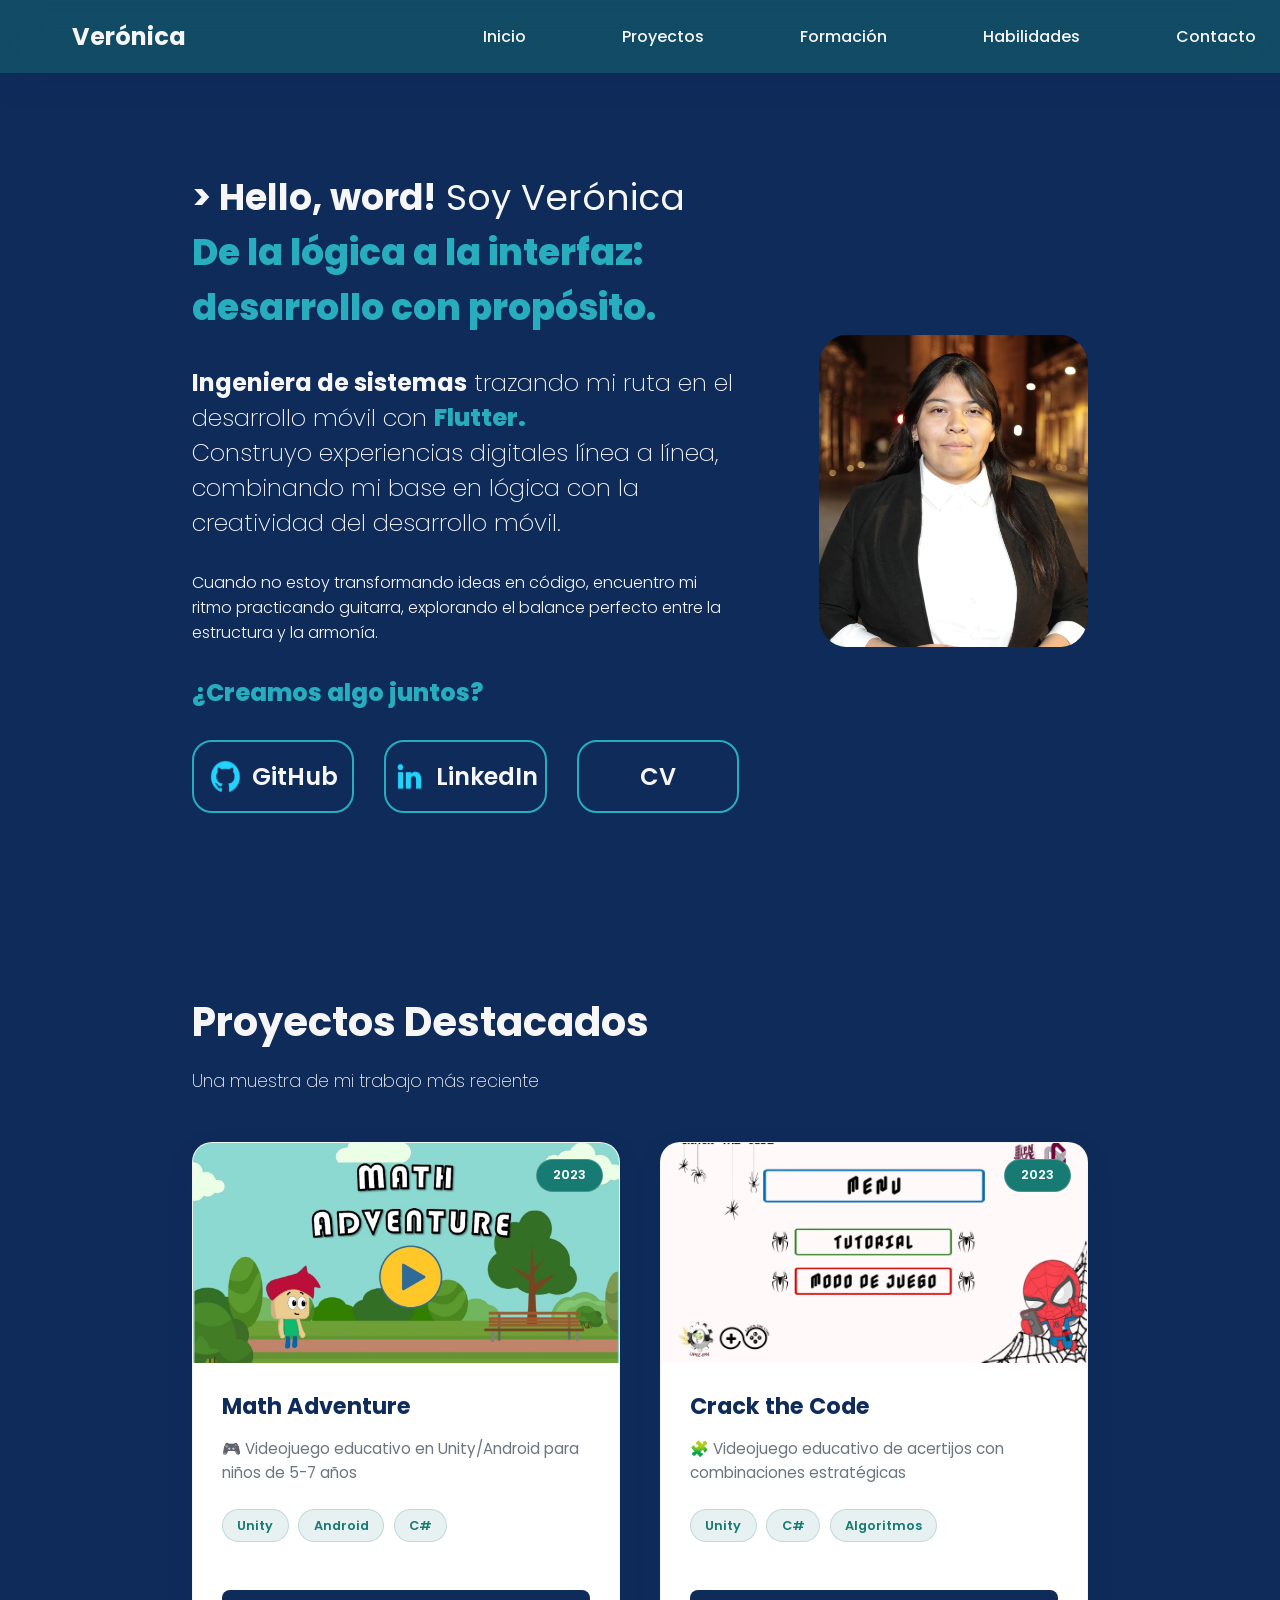
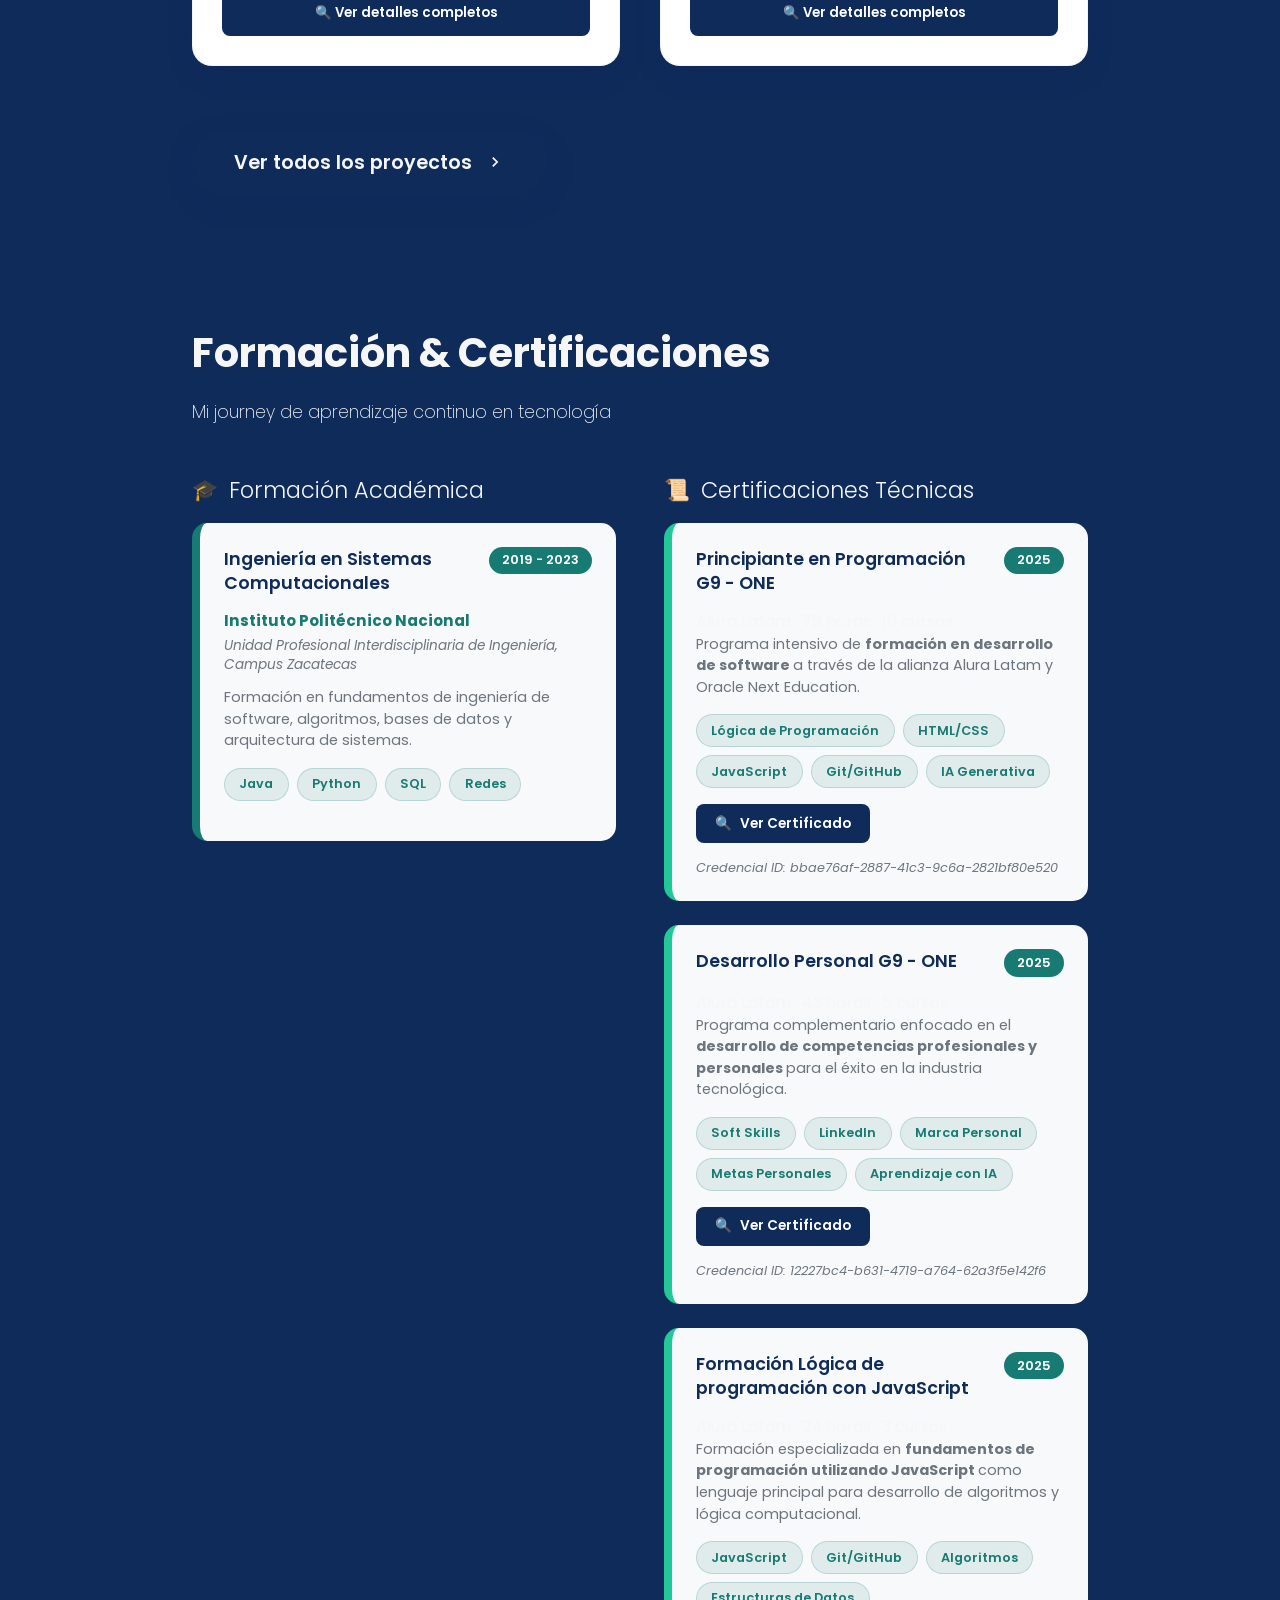
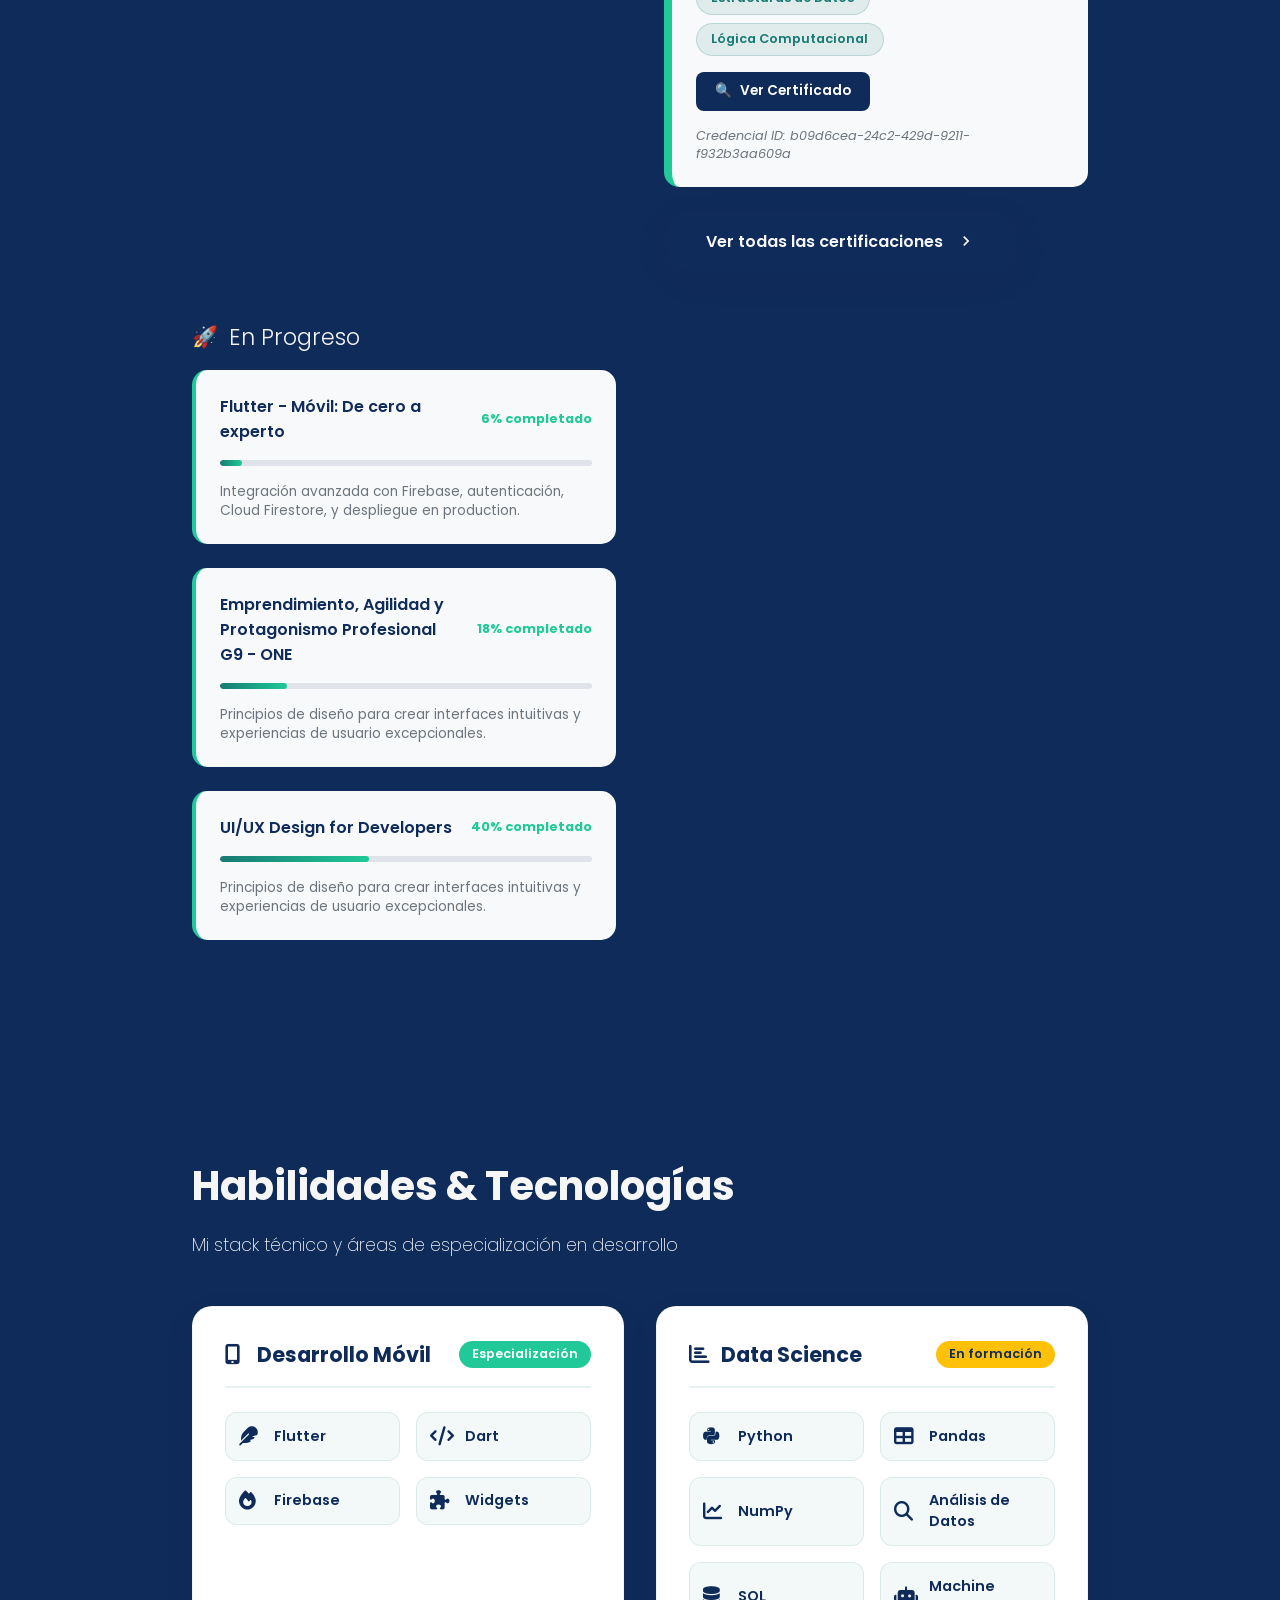
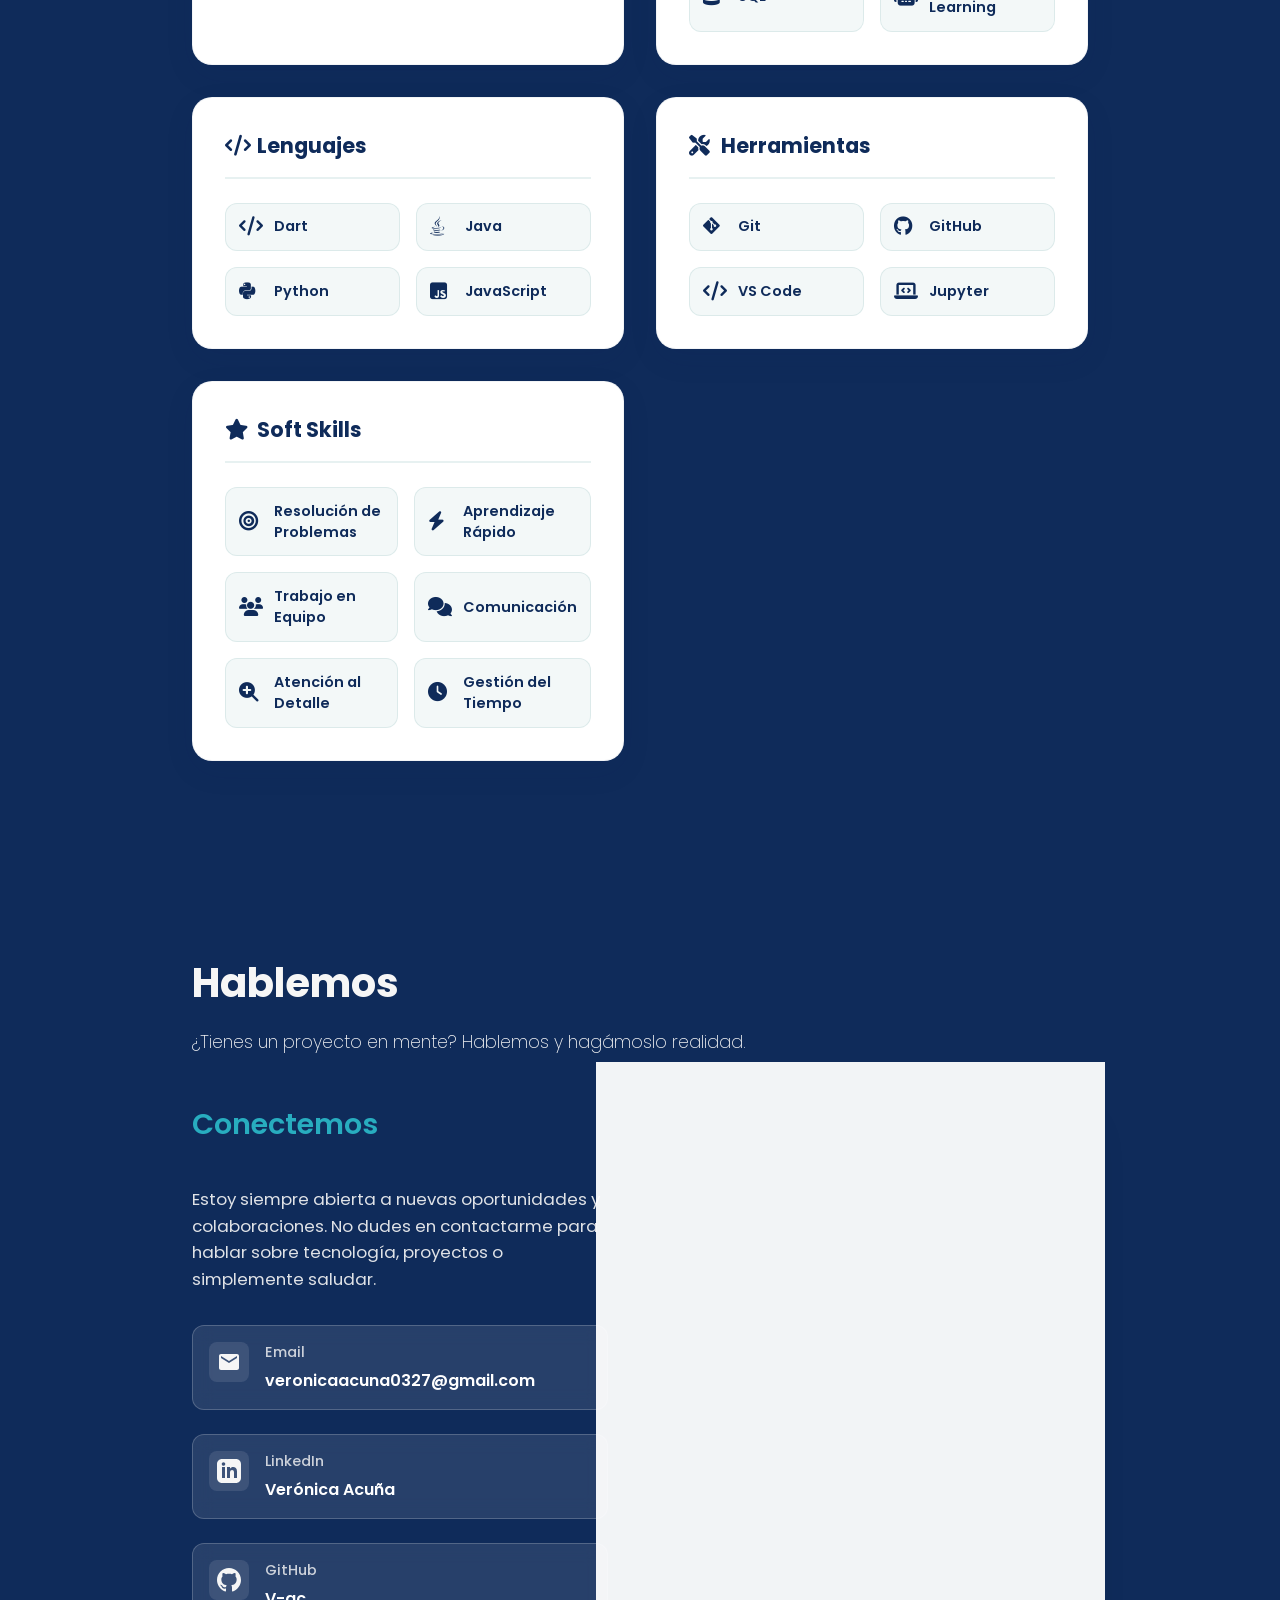
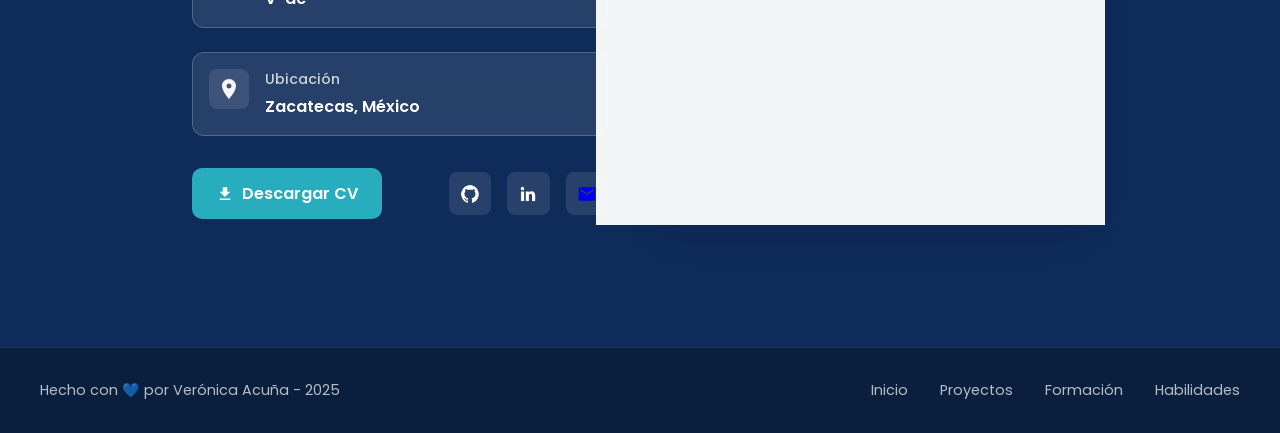
==== index.html @ 8373c69e "Iniciando Portafolio Web" ====
<!DOCTYPE html>
<html lang="es">

<head>
    <meta charset="UTF-8">
    <meta name="viewport" content="width=device-width, initial-scale=1.0">
    <title>Portafolio de Verónica</title>
    <link rel="stylesheet" href="./styles/style.css">
    <link rel="stylesheet" href="https://cdnjs.cloudflare.com/ajax/libs/font-awesome/6.4.0/css/all.min.css">
</head>

<body>

    <!-- Header con menú hamburguesa -->
    <!-- Header con menú hamburguesa -->
    <header class="header">
        <nav class="navegacion">
            <div class="logo">Verónica</div>

            <!-- BOTÓN HAMBURGUESA CORREGIDO -->
            <button class="menu-hamburguesa" id="menuHamburguesa">
                <span class="hamburger-line"></span>
                <span class="hamburger-line"></span>
                <span class="hamburger-line"></span>
            </button>

            <div class="nav-enlaces" id="navEnlaces">
                <a href="#inicio">Inicio</a>
                <a href="#proyectos">Proyectos</a>
                <a href="#formacion">Formación</a>
                <a href="#habilidades">Habilidades</a>
                <a href="#contacto">Contacto</a>
            </div>
        </nav>
    </header>
    <!-- Seccion de main.
        Esta seccion literalmente es una seccion, no cuenta como "body" 
    -->
    <main class="presentacion" id="inicio">
        <section class="presentacion__contenido">
            <!--<h1 class="presentacion__contenido__titulo">
                <strong> > Hello, word!</strong>
            </h1>-->
            <h1 class="presentacion__contenido__titulo">
                <strong>> Hello, word!</strong> Soy Verónica <br>
                <strong class="titulo-destaque">
                    De la lógica a la interfaz: desarrollo con propósito.
                </strong>
            </h1>

            <p class="presentacion__contenido__texto">
                <strong>Ingeniera de sistemas</strong> trazando mi ruta en el desarrollo móvil con <strong
                    class="titulo-destaque"> Flutter.</strong> <br>
                Construyo experiencias digitales línea a línea, combinando mi base en lógica con
                la creatividad del desarrollo móvil.
            </p>
            <p class="presentacion__contenido__texto_2">
                Cuando no estoy transformando ideas en código, encuentro mi ritmo practicando guitarra, explorando el
                balance perfecto entre la estructura y la armonía.
            </p>
            <p class="presentacion__contenido__texto">
                <strong class="titulo-destaque">¿Creamos algo juntos?</strong>
            </p>

            <div class="presentacion__enlaces">
                <a class="presentacion__enlaces_link" href="https://github.com/V-ac">
                    <img src="./asset/github.png" alt=""> GitHub
                </a>
                <a class="presentacion__enlaces_link" href="https://linkedin.com/in/verónica-acuña">
                    <img src="./asset/linkedin.png" alt=""> LinkedIn
                </a>

                <a class="presentacion__enlaces_link" href="">
                    CV
                </a>

            </div>
        </section>
        <img class="fotoVero" src="./asset/imagen.JPG" alt="Foto de presentación de Verónica Acuña">
    </main>

    <section id="proyectos" class="seccion">
        <h2 class="proyectos-titulo">Proyectos Destacados</h2>
        <p class="proyectos-subtitulo">
            Una muestra de mi trabajo más reciente
        </p>

        <div class="proyectos-grid">
            <!-- Los proyectos se cargan automáticamente desde JavaScript -->
        </div>

        <div class="proyectos-accion">
            <a href="proyectos.html" class="btn-proyectos">
                <span class="btn-texto">Ver todos los proyectos</span>
                <span class="btn-icono">
                    <svg width="20" height="20" viewBox="0 0 24 24" fill="currentColor">
                        <path d="M10 6L8.59 7.41 13.17 12l-4.58 4.59L10 18l6-6z" />
                    </svg>
                </span>
            </a>
        </div>
    </section>


    <!-- Sección Formación & Certificaciones -->
    <section id="formacion" class="formacion">
        <h2 class="formacion-titulo">Formación & Certificaciones</h2>
        <p class="formacion-subtitulo">Mi journey de aprendizaje continuo en tecnología</p>

        <div class="formacion-grid">

            <!-- Formación Académica -->
            <div class="formacion-categoria">
                <h3 class="categoria-titulo">
                    <span class="categoria-icono">🎓</span>
                    Formación Académica
                </h3>


                <!--Formacion 1-->
                <div class="formacion-item">
                    <div class="formacion-header">
                        <h4 class="formacion-nombre">Ingeniería en Sistemas Computacionales</h4>
                        <span class="formacion-fecha">2019 - 2023</span>
                    </div>
                    <div class="formacion-institucion-escuela">
                        <span class="institucion-nombre">Instituto Politécnico Nacional</span>
                        <span class="institucion-unidad">Unidad Profesional Interdisciplinaria de Ingeniería, Campus
                            Zacatecas</span>
                    </div>
                    <p class="formacion-descripcion">
                        Formación en fundamentos de ingeniería de software, algoritmos,
                        bases de datos y arquitectura de sistemas.
                    </p>
                    <div class="formacion-tech">
                        <span class="tech-tag">Java</span>
                        <span class="tech-tag">Python</span>
                        <span class="tech-tag">SQL</span>
                        <span class="tech-tag">Redes</span>
                    </div>
                </div>
            </div>




            <!-- Certificaciones Técnicas -->
            <div class="formacion-categoria">
                <h3 class="categoria-titulo">
                    <span class="categoria-icono">📜</span>
                    Certificaciones Técnicas
                </h3>

                <div id="certificaciones-container">
                    <!-- Las 3 certificaciones destacadas se cargan automáticamente desde JavaScript -->
                    <div class="estado-carga-certificaciones">
                        <p>Cargando certificaciones destacadas...</p>
                    </div>
                </div>

                <a href="certificaciones.html" class="ver-todas">
                    <span class="btn-texto">Ver todas las certificaciones</span>
                    <span class="btn-icono">
                        <svg width="20" height="20" viewBox="0 0 24 24" fill="currentColor">
                            <path d="M10 6L8.59 7.41 13.17 12l-4.58 4.59L10 18l6-6z" />
                        </svg>
                    </span>
                </a>
            </div>

            <!-- En Progreso -->
            <div class="formacion-categoria">
                <h3 class="categoria-titulo">
                    <span class="categoria-icono">🚀</span>
                    En Progreso
                </h3>

                <div class="progreso-item">
                    <div class="progreso-header">
                        <h4 class="progreso-nombre">Flutter - Móvil: De cero a experto</h4>
                        <span class="progreso-estado">6% completado</span>
                    </div>
                    <div class="progreso-bar">
                        <div class="progreso-fill" style="width: 6%"></div>
                    </div>
                    <p class="progreso-descripcion">
                        Integración avanzada con Firebase, autenticación, Cloud Firestore,
                        y despliegue en production.
                    </p>
                </div>

                <div class="progreso-item">
                    <div class="progreso-header">
                        <h4 class="progreso-nombre">Emprendimiento, Agilidad y Protagonismo Profesional G9 - ONE</h4>
                        <span class="progreso-estado">18% completado</span>
                    </div>
                    <div class="progreso-bar">
                        <div class="progreso-fill" style="width: 18%"></div>
                    </div>
                    <p class="progreso-descripcion">
                        Principios de diseño para crear interfaces intuitivas y experiencias
                        de usuario excepcionales.
                    </p>
                </div>


                <div class="progreso-item">
                    <div class="progreso-header">
                        <h4 class="progreso-nombre">UI/UX Design for Developers</h4>
                        <span class="progreso-estado">40% completado</span>
                    </div>
                    <div class="progreso-bar">
                        <div class="progreso-fill" style="width: 40%"></div>
                    </div>
                    <p class="progreso-descripcion">
                        Principios de diseño para crear interfaces intuitivas y experiencias
                        de usuario excepcionales.
                    </p>
                </div>
            </div>

        </div>
    </section>



    <!-- Sección Habilidades -->
    <section id="habilidades" class="habilidades">
        <h2 class="habilidades-titulo">Habilidades & Tecnologías</h2>
        <p class="habilidades-subtitulo">Mi stack técnico y áreas de especialización en desarrollo</p>

        <div class="habilidades-grid">

            <!-- Desarrollo Móvil -->
            <div class="habilidad-categoria">
                <div class="categoria-header">
                    <h3 class="categoria-nombre">
                        <i class="categoria-icono fas fa-mobile-alt"></i>
                        Desarrollo Móvil
                    </h3>
                    <span class="categoria-nivel">Especialización</span>
                </div>
                <div class="habilidades-lista">
                    <div class="habilidad-item">
                        <i class="habilidad-icono fas fa-feather"></i>
                        <span class="habilidad-nombre">Flutter</span>
                    </div>

                    <div class="habilidad-item">
                        <i class="habilidad-icono fas fa-code"></i>
                        <span class="habilidad-nombre">Dart</span>
                    </div>

                    <div class="habilidad-item">
                        <i class="habilidad-icono fas fa-fire"></i>
                        <span class="habilidad-nombre">Firebase</span>
                    </div>

                    <div class="habilidad-item">
                        <i class="habilidad-icono fas fa-puzzle-piece"></i>
                        <span class="habilidad-nombre">Widgets</span>
                    </div>
                </div>
            </div>

            <!-- Data Science -->
            <div class="habilidad-categoria">
                <div class="categoria-header">
                    <h3 class="categoria-nombre">
                        <i class="categoria-icono fas fa-chart-bar"></i>
                        Data Science
                    </h3>
                    <span class="categoria-nivel cursando">En formación</span>
                </div>
                <div class="habilidades-lista">
                    <div class="habilidad-item">
                        <i class="habilidad-icono fab fa-python"></i>
                        <span class="habilidad-nombre">Python</span>
                    </div>

                    <div class="habilidad-item">
                        <i class="habilidad-icono fas fa-table"></i>
                        <span class="habilidad-nombre">Pandas</span>
                    </div>

                    <div class="habilidad-item">
                        <i class="habilidad-icono fas fa-chart-line"></i>
                        <span class="habilidad-nombre">NumPy</span>
                    </div>

                    <div class="habilidad-item">
                        <i class="habilidad-icono fas fa-search"></i>
                        <span class="habilidad-nombre">Análisis de Datos</span>
                    </div>

                    <div class="habilidad-item">
                        <i class="habilidad-icono fas fa-database"></i>
                        <span class="habilidad-nombre">SQL</span>
                    </div>

                    <div class="habilidad-item">
                        <i class="habilidad-icono fas fa-robot"></i>
                        <span class="habilidad-nombre">Machine Learning</span>
                    </div>
                </div>
            </div>

            <!-- Lenguajes de Programación -->
            <div class="habilidad-categoria">
                <div class="categoria-header">
                    <h3 class="categoria-nombre">
                        <i class="categoria-icono fas fa-code"></i>
                        Lenguajes
                    </h3>
                </div>
                <div class="habilidades-lista">
                    <div class="habilidad-item">
                        <i class="habilidad-icono fas fa-code"></i>
                        <span class="habilidad-nombre">Dart</span>
                    </div>

                    <div class="habilidad-item">
                        <i class="habilidad-icono fab fa-java"></i>
                        <span class="habilidad-nombre">Java</span>
                    </div>

                    <div class="habilidad-item">
                        <i class="habilidad-icono fab fa-python"></i>
                        <span class="habilidad-nombre">Python</span>
                    </div>

                    <div class="habilidad-item">
                        <i class="habilidad-icono fab fa-js-square"></i>
                        <span class="habilidad-nombre">JavaScript</span>
                    </div>
                </div>
            </div>

            <!-- Herramientas & Plataformas -->
            <div class="habilidad-categoria">
                <div class="categoria-header">
                    <h3 class="categoria-nombre">
                        <i class="categoria-icono fas fa-tools"></i>
                        Herramientas
                    </h3>
                </div>
                <div class="habilidades-lista">
                    <div class="habilidad-item">
                        <i class="habilidad-icono fab fa-git-alt"></i>
                        <span class="habilidad-nombre">Git</span>
                    </div>

                    <div class="habilidad-item">
                        <i class="habilidad-icono fab fa-github"></i>
                        <span class="habilidad-nombre">GitHub</span>
                    </div>

                    <div class="habilidad-item">
                        <i class="habilidad-icono fas fa-code"></i>
                        <span class="habilidad-nombre">VS Code</span>
                    </div>

                    <div class="habilidad-item">
                        <i class="habilidad-icono fas fa-laptop-code"></i>
                        <span class="habilidad-nombre">Jupyter</span>
                    </div>
                </div>
            </div>

            <!-- Soft Skills -->
            <div class="habilidad-categoria">
                <div class="categoria-header">
                    <h3 class="categoria-nombre">
                        <i class="categoria-icono fas fa-star"></i>
                        Soft Skills
                    </h3>
                </div>
                <div class="habilidades-lista soft-skills">
                    <div class="habilidad-item">
                        <i class="habilidad-icono fas fa-bullseye"></i>
                        <span class="habilidad-nombre">Resolución de Problemas</span>
                    </div>

                    <div class="habilidad-item">
                        <i class="habilidad-icono fas fa-bolt"></i>
                        <span class="habilidad-nombre">Aprendizaje Rápido</span>
                    </div>

                    <div class="habilidad-item">
                        <i class="habilidad-icono fas fa-users"></i>
                        <span class="habilidad-nombre">Trabajo en Equipo</span>
                    </div>

                    <div class="habilidad-item">
                        <i class="habilidad-icono fas fa-comments"></i>
                        <span class="habilidad-nombre">Comunicación</span>
                    </div>

                    <div class="habilidad-item">
                        <i class="habilidad-icono fas fa-search-plus"></i>
                        <span class="habilidad-nombre">Atención al Detalle</span>
                    </div>

                    <div class="habilidad-item">
                        <i class="habilidad-icono fas fa-clock"></i>
                        <span class="habilidad-nombre">Gestión del Tiempo</span>
                    </div>
                </div>
            </div>

        </div>
    </section>

    <!-- Sección Contacto -->
    <section id="contacto" class="contacto">
        <div class="contacto-contenedor">
            <div class="contacto-header">
                <h2 class="contacto-titulo">Hablemos</h2>
                <p class="contacto-subtitulo">¿Tienes un proyecto en mente? Hablemos y hagámoslo realidad.</p>
            </div>

            <div class="contacto-grid">

                <!-- Información de Contacto -->
                <div class="contacto-info">
                    <h3 class="info-titulo">Conectemos</h3>
                    <p class="info-descripcion">
                        Estoy siempre abierta a nuevas oportunidades y colaboraciones.
                        No dudes en contactarme para hablar sobre tecnología, proyectos o simplemente saludar.
                    </p>

                    <div class="info-items">
                        <!-- Email -->
                        <div class="info-item">
                            <div class="info-icono">
                                <svg width="24" height="24" viewBox="0 0 24 24" fill="currentColor">
                                    <path
                                        d="M20 4H4c-1.1 0-1.99.9-1.99 2L2 18c0 1.1.9 2 2 2h16c1.1 0 2-.9 2-2V6c0-1.1-.9-2-2-2zm0 4l-8 5-8-5V6l8 5 8-5v2z" />
                                </svg>
                            </div>
                            <div class="info-contenido">
                                <span class="info-label">Email</span>
                                <a href="mailto:tu.email@ejemplo.com" class="info-valor">veronicaacuna0327@gmail.com</a>
                            </div>
                        </div>

                        <!-- LinkedIn -->
                        <div class="info-item">
                            <div class="info-icono">
                                <svg width="24" height="24" viewBox="0 0 24 24" fill="currentColor">
                                    <path
                                        d="M19 0h-14c-2.761 0-5 2.239-5 5v14c0 2.761 2.239 5 5 5h14c2.762 0 5-2.239 5-5v-14c0-2.761-2.238-5-5-5zm-11 19h-3v-11h3v11zm-1.5-12.268c-.966 0-1.75-.79-1.75-1.764s.784-1.764 1.75-1.764 1.75.79 1.75 1.764-.783 1.764-1.75 1.764zm13.5 12.268h-3v-5.604c0-3.368-4-3.113-4 0v5.604h-3v-11h3v1.765c1.396-2.586 7-2.777 7 2.476v6.759z" />
                                </svg>
                            </div>
                            <div class="info-contenido">
                                <span class="info-label">LinkedIn</span>
                                <a href="https://linkedin.com/in/verónica-acuña" class="info-valor"
                                    target="_blank">Verónica Acuña</a>
                            </div>
                        </div>

                        <!-- GitHub -->
                        <div class="info-item">
                            <div class="info-icono">
                                <svg width="24" height="24" viewBox="0 0 24 24" fill="currentColor">
                                    <path
                                        d="M12 0c-6.626 0-12 5.373-12 12 0 5.302 3.438 9.8 8.207 11.387.599.111.793-.261.793-.577v-2.234c-3.338.726-4.033-1.416-4.033-1.416-.546-1.387-1.333-1.756-1.333-1.756-1.089-.745.083-.729.083-.729 1.205.084 1.839 1.237 1.839 1.237 1.07 1.834 2.807 1.304 3.492.997.107-.775.418-1.305.762-1.604-2.665-.305-5.467-1.334-5.467-5.931 0-1.311.469-2.381 1.236-3.221-.124-.303-.535-1.524.117-3.176 0 0 1.008-.322 3.301 1.23.957-.266 1.983-.399 3.003-.404 1.02.005 2.047.138 3.006.404 2.291-1.552 3.297-1.23 3.297-1.23.653 1.653.242 2.874.118 3.176.77.84 1.235 1.911 1.235 3.221 0 4.609-2.807 5.624-5.479 5.921.43.372.823 1.102.823 2.222v3.293c0 .319.192.694.801.576 4.765-1.589 8.199-6.086 8.199-11.386 0-6.627-5.373-12-12-12z" />
                                </svg>
                            </div>
                            <div class="info-contenido">
                                <span class="info-label">GitHub</span>
                                <a href="https://github.com/V-ac" class="info-valor" target="_blank">V-ac</a>
                            </div>
                        </div>

                        <!-- Ubicación -->
                        <div class="info-item">
                            <div class="info-icono">
                                <svg width="24" height="24" viewBox="0 0 24 24" fill="currentColor">
                                    <path
                                        d="M12 2C8.13 2 5 5.13 5 9c0 5.25 7 13 7 13s7-7.75 7-13c0-3.87-3.13-7-7-7zm0 9.5c-1.38 0-2.5-1.12-2.5-2.5s1.12-2.5 2.5-2.5 2.5 1.12 2.5 2.5-1.12 2.5-2.5 2.5z" />
                                </svg>
                            </div>
                            <div class="info-contenido">
                                <span class="info-label">Ubicación</span>
                                <span class="info-valor">Zacatecas, México</span>
                            </div>
                        </div>
                    </div>

                    <!-- Enlaces rápidos -->
                    <div class="contacto-enlaces">
                        <a href="./assets/tu-cv.pdf" class="btn-cv" download>
                            <svg width="18" height="18" viewBox="0 0 24 24" fill="currentColor">
                                <path d="M19 9h-4V3H9v6H5l7 7 7-7zM5 18v2h14v-2H5z" />
                            </svg>
                            Descargar CV
                        </a>
                        <div class="social-links">
                            <a href="https://github.com/V-ac" class="social-link" aria-label="GitHub">
                                <img src="./asset/github.png" alt="GitHub">
                            </a>
                            <a href="https://linkedin.com/in/verónica-acuña" class="social-link" aria-label="LinkedIn">
                                <img src="./asset/linkedin.png" alt="LinkedIn">
                            </a>
                            <a href="mailto:tu.email@ejemplo.com" class="social-link" aria-label="Email">
                                <svg width="20" height="20" viewBox="0 0 24 24" fill="currentColor">
                                    <path
                                        d="M20 4H4c-1.1 0-1.99.9-1.99 2L2 18c0 1.1.9 2 2 2h16c1.1 0 2-.9 2-2V6c0-1.1-.9-2-2-2zm0 4l-8 5-8-5V6l8 5 8-5v2z" />
                                </svg>
                            </a>
                        </div>
                    </div>
                </div>

                <!-- Formulario de Contacto -->
                <div class="contacto-formulario">
                    <form class="formulario" id="form-contacto">
                        <div class="form-grupo">
                            <label for="nombre" class="form-label">Nombre completo *</label>
                            <input type="text" id="nombre" name="nombre" class="form-input" required>
                        </div>

                        <div class="form-grupo">
                            <label for="email" class="form-label">Email *</label>
                            <input type="email" id="email" name="email" class="form-input" required>
                        </div>

                        <div class="form-grupo">
                            <label for="asunto" class="form-label">Asunto</label>
                            <input type="text" id="asunto" name="asunto" class="form-input"
                                placeholder="Ej: Oportunidad de colaboración">
                        </div>

                        <div class="form-grupo">
                            <label for="mensaje" class="form-label">Mensaje *</label>
                            <textarea id="mensaje" name="mensaje" class="form-textarea" rows="5"
                                placeholder="Cuéntame sobre tu proyecto..." required></textarea>
                        </div>

                        <button type="submit" class="btn-enviar">
                            <span class="btn-texto">Enviar mensaje</span>
                            <span class="btn-cargando" style="display: none;">
                                <svg width="20" height="20" viewBox="0 0 24 24" fill="currentColor">
                                    <path
                                        d="M12 2a10 10 0 1 0 10 10A10 10 0 0 0 12 2zm0 18a8 8 0 1 1 8-8 8 8 0 0 1-8 8z"
                                        opacity=".5" />
                                    <path d="M20 12a8 8 0 0 1-8 8V4a8 8 0 0 1 8 8z" />
                                </svg>
                                Enviando...
                            </span>
                        </button>
                    </form>
                </div>

            </div>
        </div>
    </section>


    <!-- Modal para detalles de proyectos -->
    <div id="modal-proyecto" class="modal">
        <div class="modal-contenido">
            <button class="modal-cerrar" id="modalCerrar">&times;</button>
            <div class="modal-header">
                <img id="modalImagen" src="" alt="" class="modal-imagen">
                <div class="modal-info">
                    <h2 id="modalTitulo"></h2>
                    <div id="modalTecnologias" class="modal-tecnologias"></div>
                    <span id="modalAño" class="modal-año"></span>
                </div>
            </div>
            <div class="modal-body">
                <div id="modalDescripcion" class="modal-descripcion"></div>
                <div class="modal-acciones">
                    <div id="modalDemo" class="modal-demo"></div>
                    <div id="modalCodigo" class="modal-codigo"></div>
                </div>
            </div>
        </div>
    </div>




    <footer class="footer">
        <div class="footer-contenido">
            <p class="footer-texto">Hecho con 💙 por Verónica Acuña - 2025</p>
            <div class="footer-enlaces">
                <a href="#inicio" class="footer-link">Inicio</a>
                <a href="#proyectos" class="footer-link">Proyectos</a>
                <a href="#formacion" class="footer-link">Formación</a>
                <a href="#habilidades" class="footer-link">Habilidades</a>
            </div>
        </div>
    </footer>


    <script>
        // Menú hamburguesa - VERSIÓN CORREGIDA
        document.addEventListener('DOMContentLoaded', function () {
            const menuHamburguesa = document.querySelector('.menu-hamburguesa');
            const navEnlaces = document.querySelector('.nav-enlaces');

            console.log('Menu hamburguesa:', menuHamburguesa);
            console.log('Nav enlaces:', navEnlaces);

            if (menuHamburguesa && navEnlaces) {
                menuHamburguesa.addEventListener('click', function (e) {
                    e.stopPropagation();
                    console.log('Click en hamburguesa');

                    // Toggle clases
                    menuHamburguesa.classList.toggle('active');
                    navEnlaces.classList.toggle('active');

                    // Prevenir scroll cuando el menú está abierto
                    if (navEnlaces.classList.contains('active')) {
                        document.body.style.overflow = 'hidden';
                    } else {
                        document.body.style.overflow = '';
                    }
                });

                // Cerrar menú al hacer clic en un enlace
                document.querySelectorAll('.nav-enlaces a').forEach(link => {
                    link.addEventListener('click', function () {
                        console.log('Click en enlace, cerrando menú');
                        menuHamburguesa.classList.remove('active');
                        navEnlaces.classList.remove('active');
                        document.body.style.overflow = '';
                    });
                });

                // Cerrar menú al hacer clic fuera de él
                document.addEventListener('click', function (e) {
                    if (!e.target.closest('.navegacion') &&
                        navEnlaces.classList.contains('active')) {
                        console.log('Click fuera, cerrando menú');
                        menuHamburguesa.classList.remove('active');
                        navEnlaces.classList.remove('active');
                        document.body.style.overflow = '';
                    }
                });

                // Cerrar menú con tecla ESC
                document.addEventListener('keydown', function (e) {
                    if (e.key === 'Escape' && navEnlaces.classList.contains('active')) {
                        console.log('Tecla ESC, cerrando menú');
                        menuHamburguesa.classList.remove('active');
                        navEnlaces.classList.remove('active');
                        document.body.style.overflow = '';
                    }
                });
            } else {
                console.error('No se encontraron elementos del menú hamburguesa');
            }
        });
    </script>
    <!-- En tu index.html, antes de cerrar el body -->
    <script src="./js/certificaciones-data.js"></script>
    <script src="./js/certificaciones.js"></script>
    <script src="./js/projects-data.js"></script>
    <script src="./js/main.js"></script>

</body>



</html>
---- styles/style.css ----
@import url('https://fonts.googleapis.com/css2?family=Krona+One&family=Montserrat:ital,wght@0,100..900;1,100..900&family=Poppins:ital,wght@0,100;0,200;0,300;0,400;0,500;0,600;0,700;0,800;0,900;1,100;1,200;1,300;1,400;1,500;1,600;1,700;1,800;1,900&display=swap');
@import url('https://cdnjs.cloudflare.com/ajax/libs/font-awesome/6.4.0/css/all.min.css');

/* ===== VARIABLES Y RESET ===== */
:root {
    --color-primario-azul: #0F2B5A;
    --color-secundario: #221F93;
    --color-terciario: #28ADBF;
    --color-cuarteto: #3AC66E;
    --color-primario: #0c0a0a;
    --color-sexteto: #44F052;
    --color-letra: #f6f6f6;
    --color-hoven: #272727;
    --fuente-poppins: "Poppins", sans-serif;
    --fuente-krona: "Krona One", sans-serif;
}

* {
    padding: 0;
    margin: 0;
    font-family: var(--fuente-poppins);
}

html {
    scroll-behavior: smooth;
}

body {
    background-color: var(--color-primario-azul);
    color: var(--color-letra);
    box-sizing: border-box;
    padding-top: 80px;
}

/* ===== HEADER Y NAVEGACIÓN ===== */
.header {
    padding: 1rem 2rem;
    background-color: #177a7369;
    backdrop-filter: blur(20px);
    -webkit-backdrop-filter: blur(20px);
    box-shadow: 0 8px 32px rgba(15, 43, 90, 0.1);
    position: fixed;
    width: 100%;
    top: 0;
    z-index: 1000;
}

.navegacion {
    display: flex;
    justify-content: space-between;
    align-items: center;
    max-width: 1200px;
    margin: 0 auto;
}

.logo {
    font-size: 1.5rem;
    font-weight: bold;
}

.nav-enlaces {
    display: flex;
    gap: 2rem;
}

.nav-enlaces a {
    margin-left: 2rem;
    text-decoration: none;
    color: var(--color-letra);
    font-weight: 500;
    padding: 0.5rem 1rem;
    border-radius: 25px;
    transition: all 0.3s ease;
}

.nav-enlaces a:hover {
    background: rgba(23, 122, 115, 0.2);
    transform: translateY(-2px);
    box-shadow: 0 5px 15px rgba(23, 122, 115, 0.2);
}

/* ===== MENÚ HAMBURGUESA ===== */
.menu-hamburguesa {
    display: none;
    flex-direction: column;
    justify-content: space-between;
    width: 30px;
    height: 21px;
    background: none;
    border: none;
    cursor: pointer;
    padding: 0;
    z-index: 1000;
}

.hamburger-line {
    width: 100%;
    height: 3px;
    background: #0F2B5A;
    border-radius: 2px;
    transition: all 0.3s ease;
}

.menu-hamburguesa.active .hamburger-line:nth-child(1) {
    transform: rotate(45deg) translate(6px, 6px);
}

.menu-hamburguesa.active .hamburger-line:nth-child(2) {
    opacity: 0;
}

.menu-hamburguesa.active .hamburger-line:nth-child(3) {
    transform: rotate(-45deg) translate(6px, -6px);
}

/* ===== SECCIÓN PRESENTACIÓN ===== */
.presentacion {
    display: flex;
    align-items: center;
    padding: 7% 15%;
    justify-content: space-between;
    gap: 80px;
}

.presentacion__contenido {
    width: 80%;
    display: flex;
    flex-direction: column;
    gap: 30px;
}

.presentacion__contenido__titulo {
    font-size: 2.25rem;
    font-weight: 400;
}

.titulo-destaque {
    color: var(--color-terciario);
    font-weight: 800;
}

.presentacion__contenido__texto {
    font-weight: 200;
    font-size: 1.5rem;
}

.presentacion__contenido__texto_2 {
    padding-top: 0px;
    font-weight: 300;
    font-size: 1rem;
}

.presentacion__enlaces {
    display: flex;
    justify-content: space-between;
    gap: 30px;
}

.presentacion__enlaces_link {
    width: 50%;
    text-align: center;
    padding: 17px 0px;
    border-radius: 20px;
    font-size: 1.5rem;
    text-decoration: none;
    color: var(--color-letra);
    border: 2px solid var(--color-terciario);
    display: flex;
    font-weight: 600;
    justify-content: center;
    gap: 10px;
}

.presentacion__enlaces_link:hover {
    background: rgba(23, 122, 115, 0.2);
    transform: translateY(-1px);
    box-shadow: 0 5px 15px rgba(23, 122, 115, 0.2);
}

.fotoVero {
    width: 30%;
    border-radius: 10%;
}

/* ===== SECCIÓN PROYECTOS ===== */
.proyectos-titulo {
    text-align: left;
    font-size: 2.5rem;
    color: var(--color-letra);
    padding: 7% 0% 0% 15%;
    margin-bottom: 1rem;
    font-weight: 700;
}

.proyectos-subtitulo {
    text-align: left;
    color: var(--color-letra);
    font-size: 1.1rem;
    margin-bottom: 3rem;
    padding: 0% 15%;
    font-weight: 200;
}

.proyectos-grid {
    display: grid;
    grid-template-columns: repeat(auto-fit, minmax(350px, 1fr));
    gap: 2.5rem;
    padding: 0% 15% 0% 15%;
}

/* ===== TARJETAS DE PROYECTOS ===== */
.proyecto-card {
    background: white;
    border-radius: 20px;
    overflow: hidden;
    box-shadow: 0 10px 30px rgba(15, 43, 90, 0.08);
    transition: all 0.4s cubic-bezier(0.25, 0.46, 0.45, 0.94);
    border: 1px solid rgba(15, 43, 90, 0.05);
    position: relative;
}

.proyecto-card:hover {
    transform: translateY(-12px);
    box-shadow: 0 25px 50px rgba(15, 43, 90, 0.15), 0 10px 20px rgba(15, 43, 90, 0.1);
}

.proyecto-imagen {
    position: relative;
    height: 220px;
    overflow: hidden;
    background: linear-gradient(135deg, #0F2B5A 0%, #177A73 100%);
}

.proyecto-imagen img {
    width: 100%;
    height: 100%;
    object-fit: cover;
    transition: all 0.4s ease;
}

.proyecto-card:hover .proyecto-imagen img {
    transform: scale(1.08);
}

.proyecto-badge {
    position: absolute;
    top: 1rem;
    right: 1rem;
    background: #177A73;
    color: white;
    padding: 0.4rem 1rem;
    border-radius: 25px;
    font-size: 0.8rem;
    font-weight: 600;
    backdrop-filter: blur(10px);
    border: 1px solid rgba(255, 255, 255, 0.2);
}

.proyecto-overlay {
    position: absolute;
    top: 0;
    left: 0;
    width: 100%;
    height: 100%;
    background: rgba(15, 43, 90, 0.8);
    display: flex;
    align-items: center;
    justify-content: center;
    opacity: 0;
    transition: all 0.3s ease;
}

.proyecto-card:hover .proyecto-overlay {
    opacity: 1;
}

.overlay-text {
    color: white;
    font-weight: 600;
    font-size: 1.1rem;
    transform: translateY(10px);
    transition: transform 0.3s ease;
}

.proyecto-card:hover .overlay-text {
    transform: translateY(0);
}

.proyecto-contenido {
    padding: 1.8rem;
}

.proyecto-nombre {
    color: #0F2B5A;
    font-size: 1.4rem;
    margin-bottom: 1rem;
    font-weight: 700;
    line-height: 1.3;
}

.proyecto-descripcion {
    color: #6C757D;
    line-height: 1.6;
    margin-bottom: 1.5rem;
    font-size: 0.95rem;
}

.proyecto-tech {
    display: flex;
    flex-wrap: wrap;
    gap: 0.6rem;
    margin-bottom: 2rem;
}

.tech-tag {
    background: rgba(23, 122, 115, 0.1);
    color: #177A73;
    padding: 0.4rem 0.9rem;
    border-radius: 20px;
    font-size: 0.8rem;
    font-weight: 600;
    border: 1.5px solid rgba(23, 122, 115, 0.2);
    transition: all 0.3s ease;
}

.tech-tag:hover {
    background: rgba(23, 122, 115, 0.2);
    transform: translateY(-2px);
}

.proyecto-enlaces {
    display: flex;
    justify-content: space-between;
    align-items: center;
    gap: 1rem;
}

.enlace-demo {
    display: flex;
    align-items: center;
    gap: 0.6rem;
    background: #0F2B5A;
    color: white;
    padding: 0.8rem 1.5rem;
    border-radius: 12px;
    text-decoration: none;
    font-weight: 600;
    font-size: 0.9rem;
    transition: all 0.3s ease;
    flex: 1;
    justify-content: center;
}

.enlace-demo:hover {
    background: #177A73;
    transform: translateY(-2px);
    box-shadow: 0 8px 20px rgba(23, 122, 115, 0.3);
}

.enlace-codigo {
    display: flex;
    align-items: center;
    gap: 0.6rem;
    padding: 0.8rem 1.2rem;
    border-radius: 12px;
    text-decoration: none;
    font-weight: 600;
    font-size: 0.9rem;
    transition: all 0.3s ease;
    background: rgba(30, 65, 126, 0.05);
    color: #0F2B5A;
    border: 1.5px solid rgba(15, 43, 90, 0.1);
}

.enlace-codigo:hover {
    background: rgba(15, 43, 90, 0.1);
    transform: translateY(-2px);
    border-color: rgba(15, 43, 90, 0.2);
}

.enlace-codigo img {
    width: 18px;
    height: 18px;
}

.ver-detalles {
    background: #0F2B5A;
    color: white;
    border: none;
    padding: 0.8rem 1.5rem;
    border-radius: 8px;
    font-weight: 600;
    cursor: pointer;
    transition: all 0.3s ease;
    width: 100%;
    margin-top: 1rem;
}

.ver-detalles:hover {
    background: #177A73;
    transform: translateY(-2px);
}

/* ===== BOTÓN PROYECTOS ===== */
.proyectos-accion {
    padding: 5% 0% 0% 15%;
    margin: 0 auto;
}

.btn-proyectos {
    display: inline-flex;
    align-items: center;
    gap: 0.8rem;
    color: var(--color-letra);
    padding: 1rem 2.5rem;
    border-radius: 50px;
    text-decoration: none;
    font-weight: 600;
    font-size: 1.2rem;
    transition: all 0.4s cubic-bezier(0.25, 0.46, 0.45, 0.94);
    box-shadow: 0 8px 25px rgba(15, 43, 90, 0.3);
    border: 2px solid transparent;
    position: relative;
    overflow: hidden;
}

.btn-proyectos::before {
    content: '';
    position: absolute;
    top: 0;
    left: -100%;
    width: 100%;
    height: 100%;
    background: linear-gradient(90deg, transparent, rgba(255, 255, 255, 0.2), transparent);
    transition: left 0.6s;
}

.btn-proyectos:hover::before {
    left: 100%;
}

.btn-proyectos:hover {
    transform: translateY(-3px);
    box-shadow: 0 15px 35px rgba(15, 43, 90, 0.4);
    background: var(--color-terciario);
}

.btn-proyectos:active {
    transform: translateY(-1px);
    box-shadow: 0 5px 15px rgba(15, 43, 90, 0.3);
}

.btn-texto {
    position: relative;
    z-index: 2;
}

.btn-icono {
    display: flex;
    align-items: center;
    justify-content: center;
    transition: transform 0.3s ease;
    position: relative;
    z-index: 2;
}

.btn-proyectos:hover .btn-icono {
    transform: translateX(5px);
}

/* ===== MODAL DE PROYECTOS ===== */
.modal {
    display: none;
    position: fixed;
    top: 0;
    left: 0;
    width: 100%;
    height: 100%;
    background: rgba(15, 43, 90, 0.9);
    backdrop-filter: blur(10px);
    z-index: 10000;
    overflow-y: auto;
    padding: 2rem;
}

.modal.mostrar {
    display: flex;
    justify-content: center;
    align-items: flex-start;
}

.modal-contenido {
    background: white;
    border-radius: 20px;
    max-width: 800px;
    width: 90%;
    margin: 2rem auto;
    position: relative;
    animation: modalEntrar 0.3s ease-out;
    box-shadow: 0 25px 50px rgba(0, 0, 0, 0.3);
}

@keyframes modalEntrar {
    from {
        opacity: 0;
        transform: translateY(-50px) scale(0.9);
    }

    to {
        opacity: 1;
        transform: translateY(0) scale(1);
    }
}

.modal-cerrar {
    position: absolute;
    top: 1rem;
    right: 1rem;
    background: #0F2B5A;
    color: white;
    border: none;
    width: 40px;
    height: 40px;
    border-radius: 50%;
    font-size: 1.5rem;
    cursor: pointer;
    z-index: 10;
    display: flex;
    align-items: center;
    justify-content: center;
    transition: all 0.3s ease;
}

.modal-cerrar:hover {
    background: #177A73;
    transform: rotate(90deg);
}

.modal-header {
    display: grid;
    grid-template-columns: 300px 1fr;
    gap: 2rem;
    padding: 2rem;
    border-bottom: 1px solid #E9ECEF;
}

.modal-imagen {
    width: 100%;
    height: 200px;
    object-fit: cover;
    border-radius: 15px;
    box-shadow: 0 10px 30px rgba(0, 0, 0, 0.2);
}

.modal-info h2 {
    color: #0F2B5A;
    font-size: 2rem;
    margin-bottom: 1rem;
    font-weight: 700;
}

.modal-tecnologias {
    display: flex;
    flex-wrap: wrap;
    gap: 0.5rem;
    margin-bottom: 1rem;
}

.modal-año {
    background: #177A73;
    color: white;
    padding: 0.4rem 1rem;
    border-radius: 20px;
    font-size: 0.9rem;
    font-weight: 600;
}

.modal-body {
    padding: 2rem;
}

.modal-descripcion {
    color: #6C757D;
    line-height: 1.7;
    font-size: 1.1rem;
    margin-bottom: 2rem;
}

.modal-descripcion h3,
.modal-descripcion h4 {
    color: #0F2B5A;
    margin: 1.5rem 0 0.5rem 0;
}

.modal-descripcion ul {
    margin: 1rem 0;
    padding-left: 1.5rem;
}

.modal-descripcion li {
    margin-bottom: 0.5rem;
}

.modal-acciones {
    display: flex;
    gap: 1rem;
    padding-top: 2rem;
    border-top: 1px solid #E9ECEF;
}

.modal-demo,
.modal-codigo {
    flex: 1;
    text-align: center;
    padding: 1.5rem;
    border-radius: 12px;
    display: flex;
    flex-direction: column;
    align-items: center;
    justify-content: center;
    gap: 0.5rem;
    color: #0a1f3d;
}

.modal-demo.no-disponible,
.modal-codigo.no-disponible {
    background: #FFF3CD;
    color: #856404 !important;
    border: 1px solid #FFEAA7;
    font-weight: 600;
    font-size: 0.9rem;
}

.modal-demo.no-disponible .no-disponible-texto,
.modal-codigo.no-disponible .no-disponible-texto {
    color: #856404 !important;
    font-size: 0.9rem;
    font-weight: 600;
    margin: 0;
}

.modal-demo .enlace-demo,
.modal-codigo .enlace-codigo {
    display: flex;
    align-items: center;
    justify-content: center;
    gap: 0.5rem;
    width: 100%;
    padding: 1rem;
    border-radius: 8px;
    text-decoration: none;
    font-weight: 600;
    transition: all 0.3s ease;
}

.modal-demo .enlace-demo {
    background: #0F2B5A;
    color: white;
}

.modal-demo .enlace-demo:hover {
    background: #177A73;
    transform: translateY(-2px);
}

.modal-codigo .enlace-codigo {
    background: #28A745;
    color: white;
}

.modal-codigo .enlace-codigo:hover {
    background: #218838;
    transform: translateY(-2px);
}

/* ===== SECCIÓN FORMACIÓN ===== */
.formacion {
    padding: 10% 15%;
    margin: 0 auto;
}

.formacion-titulo {
    text-align: left;
    font-size: 2.5rem;
    color: var(--color-letra);
    margin-bottom: 1rem;
    font-weight: 700;
}

.formacion-subtitulo {
    text-align: left;
    color: var(--color-letra);
    font-size: 1.1rem;
    margin-bottom: 3rem;
    font-weight: 200;
}

.formacion-grid {
    display: grid;
    grid-template-columns: repeat(auto-fit, minmax(400px, 1fr));
    gap: 3rem;
    margin: 0 auto;
}

.formacion-categoria {
    padding: 0%;
    border-radius: 20px;
}

.categoria-titulo {
    color: var(--color-letra);
    font-size: 1.4rem;
    margin-bottom: 1rem;
    display: flex;
    align-items: center;
    gap: 0.8rem;
    font-weight: 300;
}

.categoria-icono {
    font-size: 1.6rem;
}

.formacion-institucion-escuela {
    display: flex;
    flex-direction: column;
    gap: 0.3rem;
    margin-bottom: 0.8rem;
}

.institucion-nombre {
    font-weight: 700;
    color: #177A73;
    font-size: 0.95rem;
}

.institucion-unidad {
    color: #6C757D;
    font-size: 0.85rem;
    font-style: italic;
    line-height: 1.4;
}

.formacion-item {
    background: #F8F9FA;
    padding: 1.5rem;
    border-radius: 15px;
    margin-bottom: 1.5rem;
    border-left: 8px solid #177A73;
    transition: all 0.3s ease;
}

.formacion-item:hover {
    transform: translateX(5px);
    box-shadow: 0 5px 15px rgba(15, 43, 90, 0.1);
}

.formacion-item.destacado {
    border-left: 8px solid #20C997;
}

.formacion-header {
    display: flex;
    justify-content: space-between;
    align-items: flex-start;
    margin-bottom: 0.8rem;
    gap: 1rem;
}

.formacion-nombre {
    color: #0F2B5A;
    font-size: 1.1rem;
    font-weight: 600;
    line-height: 1.4;
    flex: 1;
}

.formacion-fecha {
    background: #177A73;
    color: white;
    padding: 0.3rem 0.8rem;
    border-radius: 15px;
    font-size: 0.8rem;
    font-weight: 600;
    white-space: nowrap;
}

.formacion-descripcion {
    color: #6C757D;
    line-height: 1.5;
    font-size: 0.9rem;
    margin-bottom: 1rem;
}

.formacion-tech {
    display: flex;
    flex-wrap: wrap;
    gap: 0.5rem;
    margin-bottom: 1rem;
}

.formacion-enlaces {
    display: flex;
    justify-content: space-between;
    align-items: center;
    gap: 1rem;
    flex-wrap: wrap;
}

.enlace-certificado {
    display: flex;
    align-items: center;
    gap: 0.5rem;
    background: #0F2B5A;
    color: white;
    padding: 0.6rem 1.2rem;
    border-radius: 8px;
    text-decoration: none;
    font-size: 0.85rem;
    font-weight: 600;
    transition: all 0.3s ease;
}

.enlace-certificado:hover {
    background: #177A73;
    transform: translateY(-2px);
}

.enlace-certificado img {
    width: 16px;
    height: 16px;
}

.credencial-id {
    color: #6C757D;
    font-size: 0.8rem;
    font-style: italic;
}

.ver-todas {
    display: inline-flex;
    align-items: center;
    gap: 0.8rem;
    color: var(--color-letra);
    padding: 1rem 2.5rem;
    border-radius: 50px;
    text-decoration: none;
    font-weight: 600;
    font-size: 1rem;
    transition: all 0.4s cubic-bezier(0.25, 0.46, 0.45, 0.94);
    box-shadow: 0 8px 25px rgba(15, 43, 90, 0.3);
    border: 2px solid transparent;
    position: relative;
    overflow: hidden;
}

.ver-todas:hover {
    background: #177A73;
    transform: translateY(-2px);
}

/* ===== SECCIÓN EN PROGRESO ===== */
.progreso-item {
    background: #F8F9FA;
    padding: 1.5rem;
    border-radius: 15px;
    margin-bottom: 1.5rem;
    border-left: 4px solid #20C997;
}

.progreso-header {
    display: flex;
    justify-content: space-between;
    align-items: center;
    margin-bottom: 1rem;
    gap: 1rem;
}

.progreso-nombre {
    color: #0F2B5A;
    font-size: 1rem;
    font-weight: 600;
    flex: 1;
}

.progreso-estado {
    color: #20C997;
    font-size: 0.8rem;
    font-weight: 700;
    white-space: nowrap;
}

.progreso-bar {
    width: 100%;
    height: 6px;
    background: rgba(15, 43, 90, 0.1);
    border-radius: 10px;
    overflow: hidden;
    margin-bottom: 1rem;
}

.progreso-fill {
    height: 100%;
    background: linear-gradient(90deg, #177A73, #20C997);
    border-radius: 10px;
    transition: width 1s ease-in-out;
}

.progreso-descripcion {
    color: #6C757D;
    font-size: 0.85rem;
    line-height: 1.4;
}

/* ===== SECCIÓN HABILIDADES CON ICONOS REALES ===== */
.habilidades {
    padding: 5% 15%;
    margin: 0 auto;
}

.habilidades-titulo {
    text-align: left;
    font-size: 2.5rem;
    color: var(--color-letra);
    margin-bottom: 1rem;
    font-weight: 700;
}

.habilidades-subtitulo {
    text-align: left;
    color: var(--color-letra);
    font-size: 1.1rem;
    margin-bottom: 3rem;
    font-weight: 200;
}

.habilidades-grid {
    display: grid;
    grid-template-columns: repeat(auto-fit, minmax(400px, 1fr));
    gap: 2rem;
    margin: 0 auto;
}

.habilidad-categoria {
    background: white;
    padding: 2rem;
    border-radius: 20px;
    box-shadow: 0 10px 30px rgba(15, 43, 90, 0.08);
    border: 1px solid rgba(15, 43, 90, 0.05);
    transition: all 0.3s ease;
    position: relative;
}

.habilidad-categoria:hover {
    transform: translateY(-5px);
    box-shadow: 0 15px 40px rgba(15, 43, 90, 0.12);
}

.categoria-header {
    display: flex;
    justify-content: space-between;
    align-items: center;
    margin-bottom: 1.5rem;
    padding-bottom: 1rem;
    border-bottom: 2px solid rgba(23, 122, 115, 0.1);
}

.categoria-nombre {
    color: #0F2B5A;
    font-size: 1.3rem;
    font-weight: 700;
    display: flex;
    align-items: center;
    gap: 0.5rem;
}

.categoria-icono {
    font-size: 1.3rem;
    width: 24px;
    color: var(--color-primario-azul);
}

.categoria-nivel {
    background: #20C997;
    color: white;
    padding: 0.3rem 0.8rem;
    border-radius: 15px;
    font-size: 0.8rem;
    font-weight: 600;
}

.categoria-nivel.cursando {
    background: #FFC107;
    color: #0F2B5A;
    animation: pulse 2s infinite;
}

@keyframes pulse {
    0% {
        box-shadow: 0 0 0 0 rgba(255, 193, 7, 0.4);
    }

    70% {
        box-shadow: 0 0 0 10px rgba(255, 193, 7, 0);
    }

    100% {
        box-shadow: 0 0 0 0 rgba(255, 193, 7, 0);
    }
}

.habilidades-lista {
    display: grid;
    grid-template-columns: 1fr 1fr;
    gap: 1rem;
}

.habilidad-item {
    display: flex;
    align-items: center;
    gap: 0.7rem;
    padding: 0.8rem;
    background: rgba(23, 122, 115, 0.05);
    border-radius: 12px;
    border: 1px solid rgba(23, 122, 115, 0.1);
    transition: all 0.3s ease;
}

.habilidad-item:hover {
    background: rgba(23, 122, 115, 0.1);
    transform: translateX(5px);
}

.habilidad-icono {
    font-size: 1.2rem;
    display: flex;
    align-items: center;
    justify-content: center;
    min-width: 24px;
    color: var(--color-primario-azul);
}

.habilidad-nombre {
    color: #0F2B5A;
    font-weight: 600;
    font-size: 0.9rem;
}

/* ===== SECCIÓN CONTACTO ===== */
.contacto {
    padding: 10% 15%;
    margin: 0 auto;
}

.contacto-contenedor {
    margin: 0 auto;
}

.contacto-header {
    text-align: center;
    margin-bottom: 3rem;
}

.contacto-titulo {
    text-align: left;
    font-size: 2.5rem;
    color: var(--color-letra);
    margin-bottom: 1rem;
    font-weight: 700;
}

.contacto-subtitulo {
    text-align: left;
    color: var(--color-letra);
    font-size: 1.1rem;
    margin-bottom: 3rem;
    font-weight: 200;
}

.contacto-grid {
    display: grid;
    grid-template-columns: 1fr 1fr;
    gap: 3rem;
    align-items: start;
}

.contacto-info {
    display: flex;
    flex-direction: column;
    gap: 2rem;
}

.info-titulo {
    font-size: 1.8rem;
    font-weight: 600;
    margin-bottom: 0.5rem;
    color: var(--color-terciario);
}

.info-descripcion {
    opacity: 0.9;
    line-height: 1.6;
    font-size: 1.05rem;
}

.info-items {
    display: flex;
    flex-direction: column;
    gap: 1.5rem;
}

.info-item {
    display: flex;
    align-items: flex-start;
    gap: 1rem;
    padding: 1rem;
    background: rgba(255, 255, 255, 0.1);
    border-radius: 12px;
    border: 1px solid rgba(255, 255, 255, 0.2);
    transition: all 0.3s ease;
    backdrop-filter: blur(10px);
}

.info-item:hover {
    background: rgba(255, 255, 255, 0.15);
    transform: translateX(5px);
}

.info-icono {
    padding: 0.5rem;
    background: rgba(255, 255, 255, 0.1);
    border-radius: 8px;
    display: flex;
    align-items: center;
    justify-content: center;
}

.info-contenido {
    display: flex;
    flex-direction: column;
    gap: 0.3rem;
}

.info-label {
    font-size: 0.9rem;
    opacity: 0.8;
    font-weight: 500;
}

.info-valor {
    color: white;
    text-decoration: none;
    font-weight: 600;
    transition: all 0.3s ease;
}

.info-valor:hover {
    color: #20C997;
}

.contacto-enlaces {
    display: flex;
    justify-content: space-between;
    align-items: center;
    gap: 1rem;
    flex-wrap: wrap;
}

.btn-cv {
    display: flex;
    align-items: center;
    gap: 0.5rem;
    background: var(--color-terciario);
    color: white;
    padding: 0.8rem 1.5rem;
    border-radius: 10px;
    text-decoration: none;
    font-weight: 600;
    transition: all 0.3s ease;
}

.btn-cv:hover {
    background: #1dbd8d;
    transform: translateY(-2px);
    box-shadow: 0 8px 20px rgba(32, 201, 151, 0.3);
}

.social-links {
    display: flex;
    gap: 1rem;
}

.social-link {
    display: flex;
    align-items: center;
    justify-content: center;
    padding: 0.7rem;
    background: rgba(255, 255, 255, 0.1);
    border-radius: 8px;
    transition: all 0.3s ease;
}

.social-link:hover {
    background: rgba(255, 255, 255, 0.2);
    transform: translateY(-2px);
}

.social-link img {
    width: 20px;
    height: 20px;
    filter: brightness(0) invert(1);
}

.contacto-formulario {
    background: rgba(255, 255, 255, 0.95);
    padding: 2.5rem;
    border-radius: 20px;
    box-shadow: 0 20px 40px rgba(0, 0, 0, 0.1);
    backdrop-filter: blur(10px);
}

.formulario {
    display: flex;
    flex-direction: column;
    gap: 1.5rem;
}

.form-grupo {
    display: flex;
    flex-direction: column;
    gap: 0.5rem;
}

.form-label {
    color: #0F2B5A;
    font-weight: 600;
    font-size: 0.95rem;
}

.form-input,
.form-textarea {
    padding: 1rem;
    border: 2px solid rgba(15, 43, 90, 0.1);
    border-radius: 10px;
    font-size: 1rem;
    transition: all 0.3s ease;
    background: white;
    color: #0F2B5A;
}

.form-input:focus,
.form-textarea:focus {
    outline: none;
    border-color: #177A73;
    box-shadow: 0 0 0 3px rgba(23, 122, 115, 0.1);
}

.form-textarea {
    resize: vertical;
    min-height: 120px;
    font-family: inherit;
}

.btn-enviar {
    background: linear-gradient(135deg, #0F2B5A, #177A73);
    color: white;
    border: none;
    padding: 1.2rem 2rem;
    border-radius: 10px;
    font-size: 1.1rem;
    font-weight: 600;
    cursor: pointer;
    transition: all 0.3s ease;
    display: flex;
    align-items: center;
    justify-content: center;
    gap: 0.5rem;
}

.btn-enviar:hover {
    transform: translateY(-2px);
    box-shadow: 0 10px 25px rgba(15, 43, 90, 0.3);
}

.btn-enviar:active {
    transform: translateY(0);
}

.btn-cargando svg {
    animation: spin 1s linear infinite;
}

@keyframes spin {
    from {
        transform: rotate(0deg);
    }

    to {
        transform: rotate(360deg);
    }
}

/* ===== FOOTER ===== */
.footer {
    background: #0a1f3d;
    padding: 2rem;
    text-align: center;
    border-top: 1px solid rgba(255, 255, 255, 0.1);
}

.footer-contenido {
    max-width: 1200px;
    margin: 0 auto;
    display: flex;
    justify-content: space-between;
    align-items: center;
    flex-wrap: wrap;
    gap: 1rem;
}

.footer-texto {
    color: rgba(255, 255, 255, 0.7);
    font-size: 0.9rem;
}

.footer-enlaces {
    display: flex;
    gap: 2rem;
}

.footer-link {
    color: rgba(255, 255, 255, 0.7);
    text-decoration: none;
    font-size: 0.9rem;
    transition: color 0.3s ease;
}

.footer-link:hover {
    color: #20C997;
}

/* ===== MEDIA QUERIES ORGANIZADAS ===== */

/* Desktop: 1200px+ */
@media (min-width: 1200px) {
    .menu-hamburguesa {
        display: none !important;
    }

    .nav-enlaces {
        display: flex !important;
    }
}

/* Tablet: 768px - 1199px */
@media (max-width: 1199px) {
    .header {
        padding: 1rem 5%;
        background-color: rgba(255, 255, 255, 0);
    }

    .logo {
        font-size: 2rem;
        background-color: #0c0a0a38;
        border-radius: 50%;
    }

    .menu-hamburguesa {
        display: flex;
    }

    .nav-enlaces {
        position: fixed;
        top: 70px;
        left: 0;
        width: 100%;
        background: white;
        flex-direction: column;
        padding: 2rem;
        transform: translateY(-100%);
        opacity: 0;
        transition: all 0.3s ease;
        display: none;
    }

    .nav-enlaces.active {
        transform: translateY(0);
        opacity: 1;
        display: flex;
    }

    .nav-enlaces a {
        margin: 0.5rem 0;
        padding: 1rem;
        text-align: center;
        width: 100%;
    }

    .presentacion {
        flex-direction: column-reverse;
        padding: 2rem 5%;
        text-align: center;
        gap: 2rem;
    }

    .presentacion__contenido {
        width: 100%;
        max-width: 600px;
    }

    .presentacion__contenido__titulo {
        font-size: 2.2rem;
    }

    .fotoVero {
        max-width: 350px;
    }

    .proyectos-titulo,
    .proyectos-subtitulo,
    .proyectos-grid {
        padding-left: 5%;
        padding-right: 5%;
    }

    .proyectos-grid {
        grid-template-columns: repeat(2, 1fr);
    }

    .formacion,
    .habilidades,
    .contacto {
        padding: 4rem 5%;
    }

    .formacion-grid {
        grid-template-columns: 1fr;
    }

    .habilidades-grid {
        grid-template-columns: repeat(2, 1fr);
    }
}

/* Mobile Large: 481px - 767px */
@media (max-width: 767px) {
    .header {
        padding: 1rem 5%;
    }

    .presentacion {
        padding: 1.5rem 5%;
    }

    .presentacion__contenido__titulo {
        font-size: 1.8rem;
    }

    .presentacion__enlaces {
        justify-content: center;
        flex-wrap: wrap;
    }

    .fotoVero {
        max-width: 280px;
    }

    .proyectos-titulo,
    .proyectos-subtitulo,
    .proyectos-grid {
        padding-left: 5%;
        padding-right: 5%;
    }

    .proyectos-grid {
        grid-template-columns: 1fr;
    }

    .proyecto-enlaces {
        flex-direction: column;
    }

    .enlace-demo,
    .enlace-codigo {
        width: 100%;
    }

    .proyectos-accion {
        margin-top: 2rem;
        padding: 1rem 5%;
    }

    .btn-proyectos {
        width: 100%;
        max-width: 300px;
        padding: 0.9rem 1.5rem;
    }

    .formacion,
    .habilidades,
    .contacto {
        padding: 3rem 5%;
    }

    .formacion-categoria {
        padding: 1.5rem;
    }

    .formacion-header {
        flex-direction: column;
    }

    .formacion-enlaces {
        flex-direction: column;
    }

    .habilidades-grid {
        grid-template-columns: 1fr;
    }

    .habilidades-lista {
        grid-template-columns: 1fr;
    }

    .categoria-header {
        flex-direction: column;
    }

    .contacto-grid {
        grid-template-columns: 1fr;
    }

    .contacto-titulo {
        font-size: 2.2rem;
    }

    .contacto-formulario {
        padding: 1.5rem;
    }

    .contacto-enlaces {
        flex-direction: column;
    }

    .info-item {
        flex-direction: column;
    }

    .footer-contenido {
        flex-direction: column;
    }
}

/* Mobile Small: 320px - 480px */
@media (max-width: 480px) {
    .header {
        padding: 0.8rem 5%;
    }

    .logo {
        font-size: 1.2rem;
    }

    .presentacion {
        padding: 1rem 5%;
    }

    .presentacion__contenido__titulo {
        font-size: 1.5rem;
    }

    .presentacion__contenido__texto,
    .presentacion__contenido__texto_2 {
        font-size: 0.9rem;
    }

    .presentacion__enlaces {
        flex-direction: column;
    }

    .presentacion__enlaces_link {
        width: 100%;
        max-width: 250px;
    }

    .fotoVero {
        max-width: 250px;
    }

    .proyectos-titulo,
    .formacion-titulo,
    .habilidades-titulo {
        font-size: 1.8rem;
    }

    .proyecto-contenido {
        padding: 1.2rem;
    }

    .proyecto-nombre {
        font-size: 1.1rem;
    }

    .proyecto-tech {
        gap: 0.3rem;
    }

    .tech-tag {
        font-size: 0.7rem;
        padding: 0.2rem 0.6rem;
    }

    .formacion-item,
    .progreso-item {
        padding: 1rem;
    }

    .categoria-titulo {
        font-size: 1.1rem;
    }

    .formacion-nombre {
        font-size: 1rem;
    }

    .categoria-nombre {
        font-size: 1rem;
    }

    .habilidad-item {
        padding: 0.5rem;
    }

    .habilidad-nombre {
        font-size: 0.8rem;
    }

    .contacto-titulo {
        font-size: 1.8rem;
    }

    .contacto-subtitulo {
        font-size: 1rem;
    }

    .contacto-formulario {
        padding: 1.2rem;
    }

    .form-input,
    .form-textarea {
        padding: 0.8rem;
    }

    .btn-enviar {
        padding: 1rem 1.5rem;
    }

    .social-links {
        gap: 0.5rem;
    }

    .social-link {
        padding: 0.5rem;
    }

    .footer {
        padding: 1.5rem 5%;
    }

    .footer-enlaces {
        gap: 1rem;
    }

    .footer-link {
        font-size: 0.8rem;
    }
}

/* Modal Responsive */
@media (max-width: 768px) {
    .modal {
        padding: 1rem;
    }

    .modal-header {
        grid-template-columns: 1fr;
        text-align: center;
    }

    .modal-imagen {
        height: 150px;
    }

    .modal-acciones {
        flex-direction: column;
    }
}

/* Responsive 
@media (max-width: 1200px) {

    .header {
        padding: 10%;
    }

    .header__menu {
        justify-content: center;
    }


    .presentacion {
        flex-direction: column-reverse;
        padding: 5%;
    }

    .presentacion_contenido {
        width: auto;
    }

}

@media (max-width: 768px) {
    .presentacion {
        flex-direction: column-reverse;
        text-align: center;
        padding-top: 4rem;
    }

    .presentacion__contenido__titulo {
        font-size: 2rem;
    }

    .nav-enlaces {
        display: none;
        /* O implementa un menú hamburguesa 
    }

    .fotoVero {
        max-width: 300px;
    }
}

/* ===== RESPONSIVE proyectos===== 
@media (max-width: 768px) {
    .proyectos {
        padding: 3rem 1rem;
    }

    .proyectos-titulo {
        font-size: 2rem;
    }

    .proyectos-grid {
        grid-template-columns: 1fr;
        gap: 2rem;
    }

    .proyecto-card {
        margin: 0 auto;
        max-width: 400px;
    }

    .proyecto-enlaces {
        flex-direction: column;
    }

    .enlace-demo,
    .enlace-codigo {
        width: 100%;
        justify-content: center;
    }
}

@media (max-width: 480px) {
    .proyecto-contenido {
        padding: 1.5rem;
    }

    .proyecto-nombre {
        font-size: 1.2rem;
    }

    .proyecto-tech {
        gap: 0.4rem;
    }

    .tech-tag {
        font-size: 0.75rem;
        padding: 0.3rem 0.7rem;
    }
}

/* ===== RESPONSIVE bton===== 
@media (max-width: 768px) {
    .proyectos-accion {
        margin-top: 2rem;
        padding: 1.5rem 0;
    }

    .btn-proyectos {
        padding: 0.9rem 2rem;
        font-size: 1rem;
    }
}

@media (max-width: 480px) {
    .btn-proyectos {
        width: 100%;
        max-width: 280px;
        justify-content: center;
        padding: 0.8rem 1.5rem;
    }
}


/* ===== RESPONSIVE formacion===== 
@media (max-width: 768px) {
    .formacion {
        padding: 3rem 1rem;
    }

    .formacion-grid {
        grid-template-columns: 1fr;
        gap: 2rem;
    }

    .formacion-categoria {
        padding: 1.5rem;
    }

    .formacion-header {
        flex-direction: column;
        align-items: flex-start;
        gap: 0.5rem;
    }

    .formacion-enlaces {
        flex-direction: column;
        align-items: flex-start;
        gap: 0.8rem;
    }

    .progreso-header {
        flex-direction: column;
        align-items: flex-start;
        gap: 0.5rem;
    }
}

@media (max-width: 480px) {
    .formacion-titulo {
        font-size: 2rem;
    }

    .formacion-item,
    .progreso-item {
        padding: 1.2rem;
    }

    .categoria-titulo {
        font-size: 1.2rem;
    }
}

/* ===== RESPONSIVE habilidades===== 
@media (max-width: 768px) {
    .habilidades {
        padding: 3rem 1rem;
    }

    .habilidades-grid {
        grid-template-columns: 1fr;
        gap: 1.5rem;
    }

    .habilidad-categoria {
        padding: 1.5rem;
    }

    .soft-skills {
        grid-template-columns: 1fr;
    }

    .categoria-header {
        flex-direction: column;
        align-items: flex-start;
        gap: 0.5rem;
    }
}

@media (max-width: 480px) {
    .habilidades-titulo {
        font-size: 2rem;
    }

    .categoria-nombre {
        font-size: 1.1rem;
    }

    .soft-skill-item {
        padding: 0.6rem;
    }
}


/* ===== RESPONSIVE contacto y footer===== 
@media (max-width: 768px) {
    .contacto {
        padding: 3rem 1rem;
    }

    .contacto-grid {
        grid-template-columns: 1fr;
        gap: 3rem;
    }

    .contacto-titulo {
        font-size: 2.5rem;
    }

    .contacto-formulario {
        padding: 2rem;
    }

    .contacto-enlaces {
        flex-direction: column;
        align-items: flex-start;
        gap: 1.5rem;
    }

    .footer-contenido {
        flex-direction: column;
        text-align: center;
    }

    .footer-enlaces {
        justify-content: center;
    }
}

@media (max-width: 480px) {
    .contacto-titulo {
        font-size: 2rem;
    }

    .contacto-formulario {
        padding: 1.5rem;
    }

    .info-item {
        flex-direction: column;
        align-items: flex-start;
        gap: 0.8rem;
    }

    .social-links {
        gap: 0.5rem;
    }
}




/*.logo {
    font-size: 1.5rem;
    font-weight: bold;
    color: #0F2B5A;
    background: linear-gradient(135deg, #0F2B5A 0%, #177A73 100%);
    -webkit-background-clip: text;
    background-clip: text;
}*/
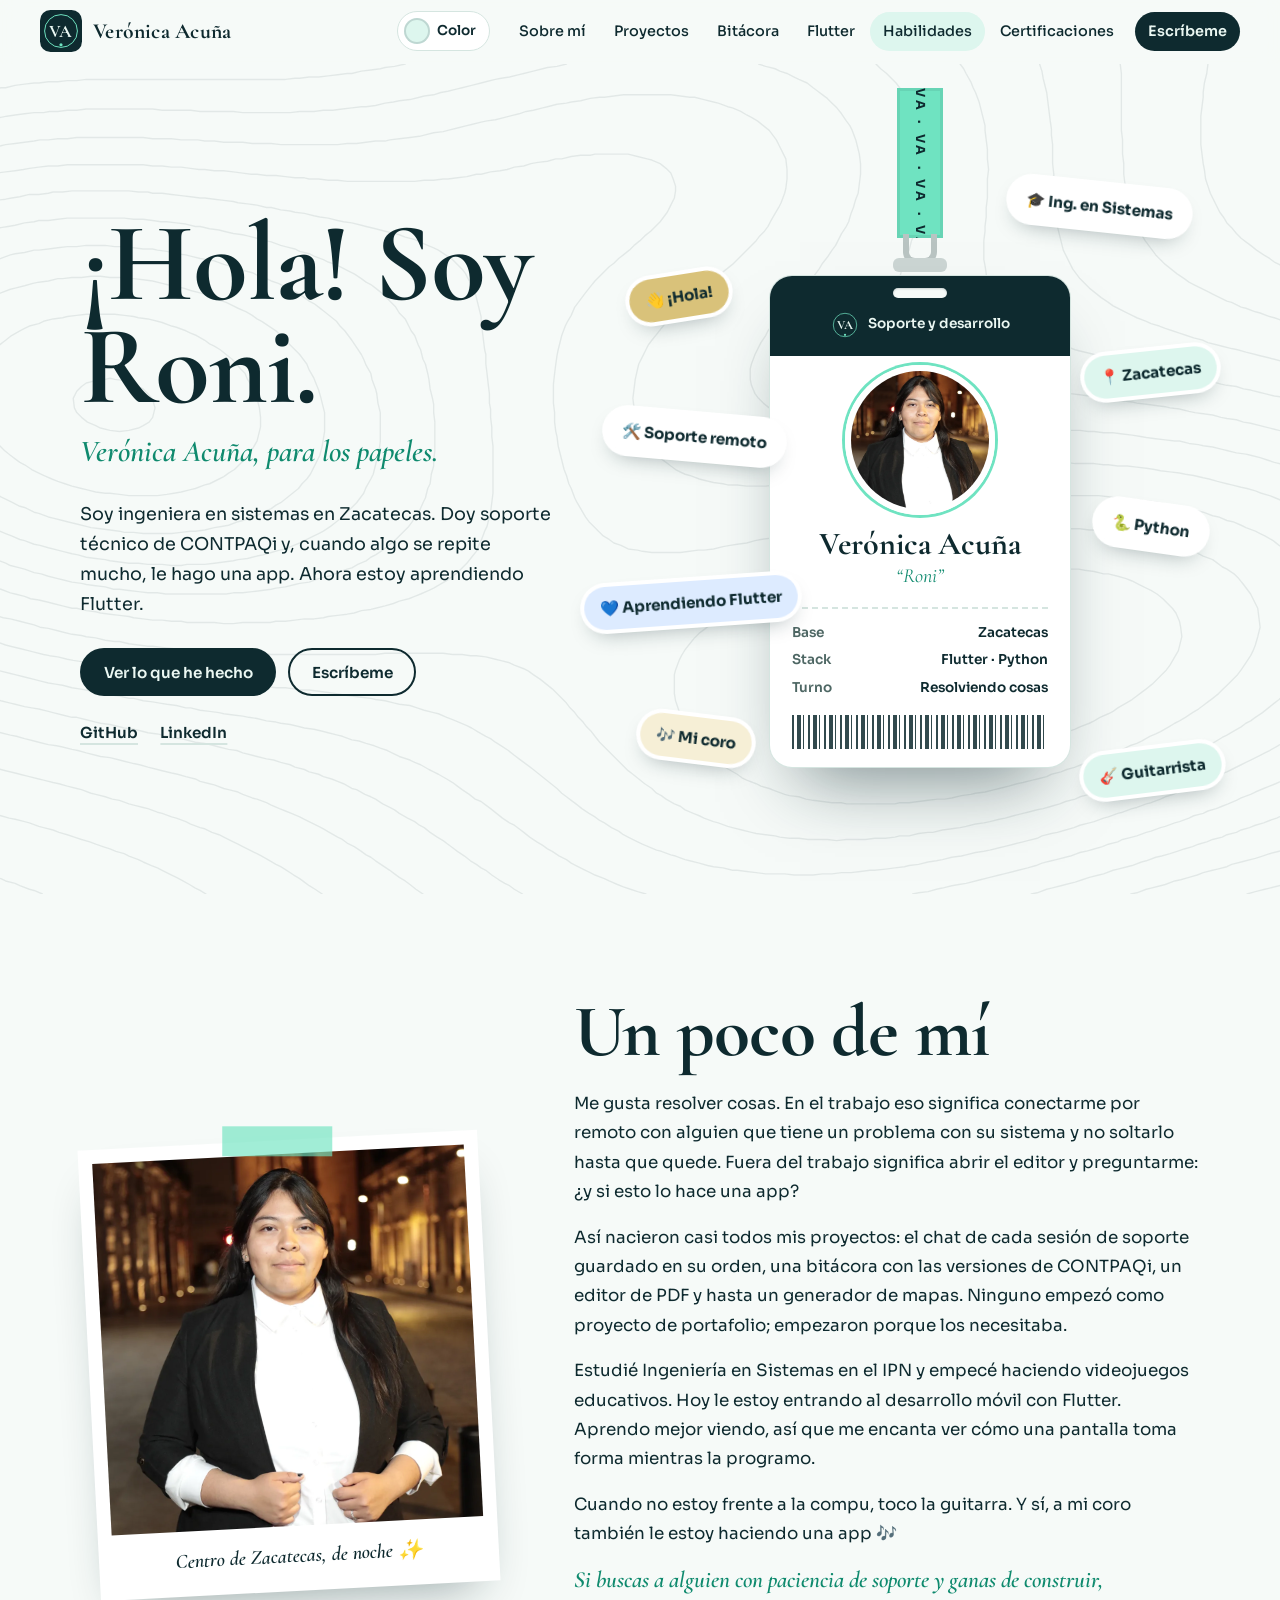
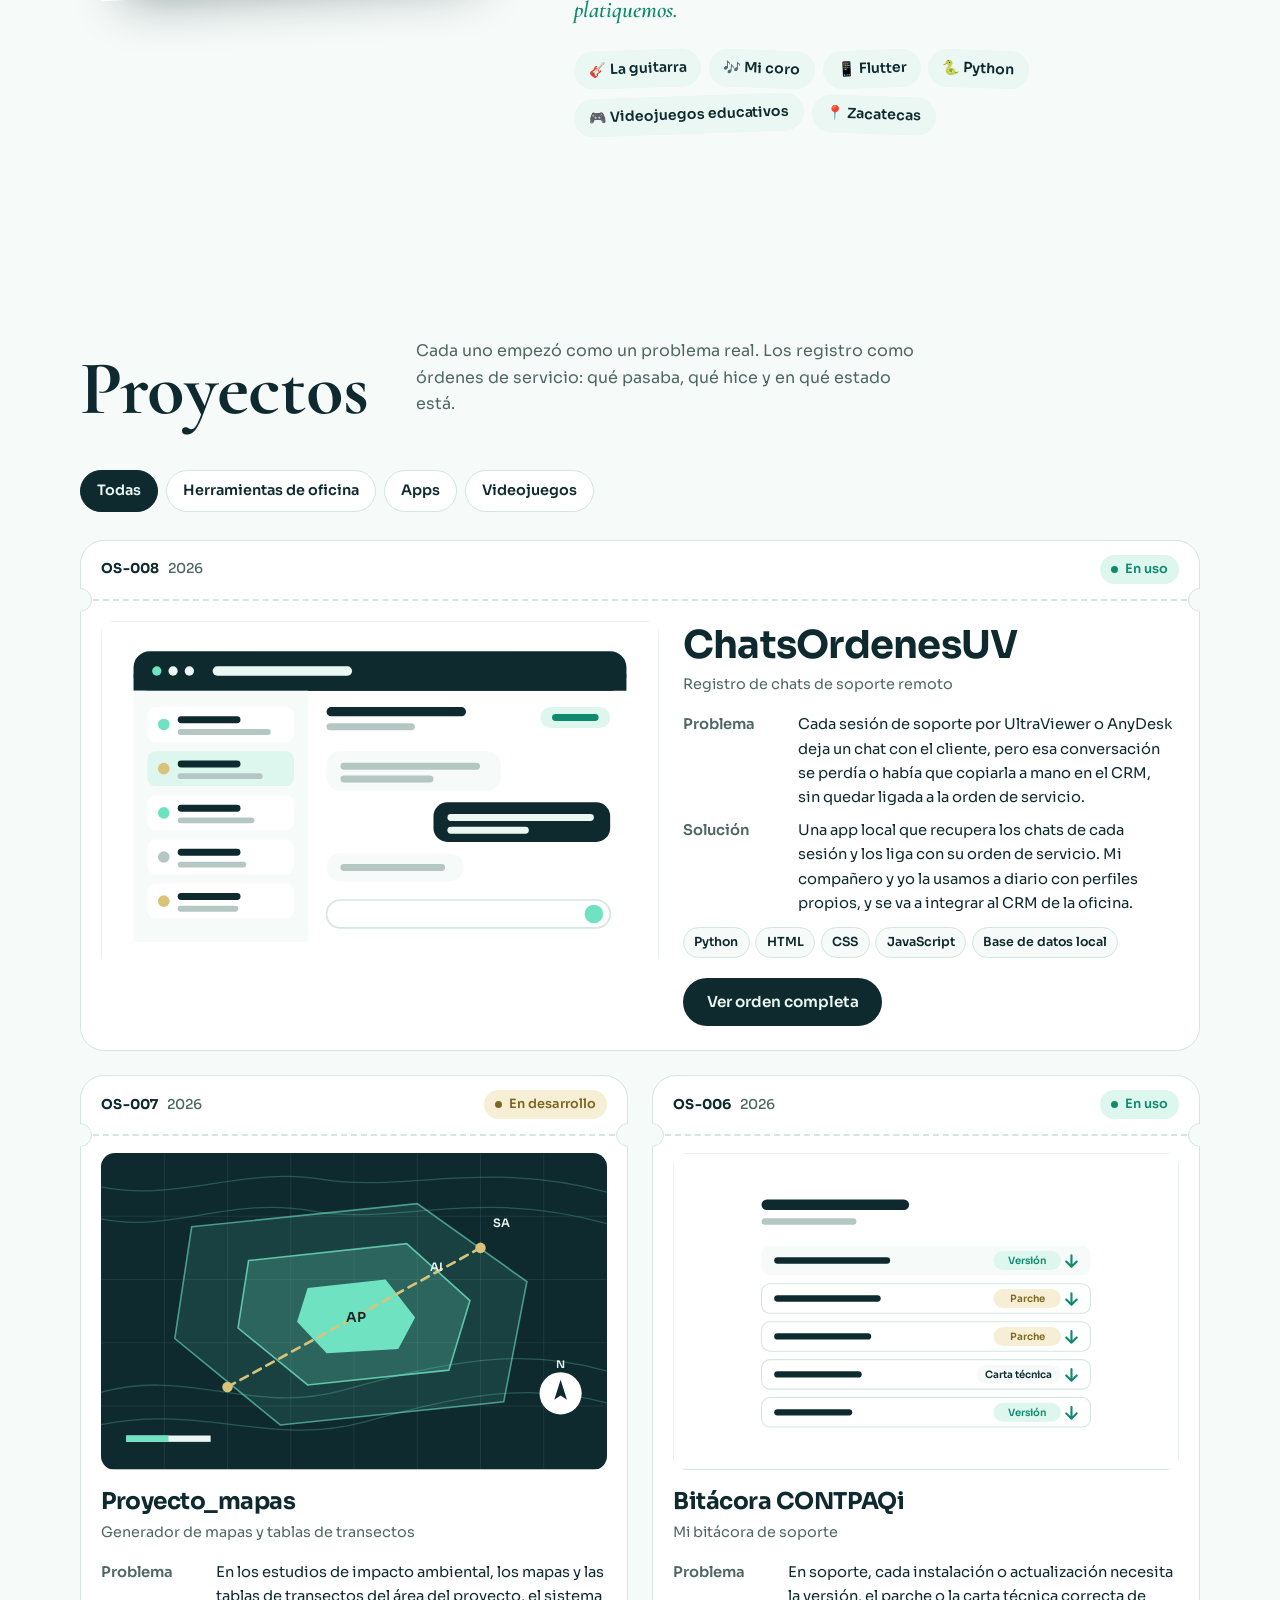
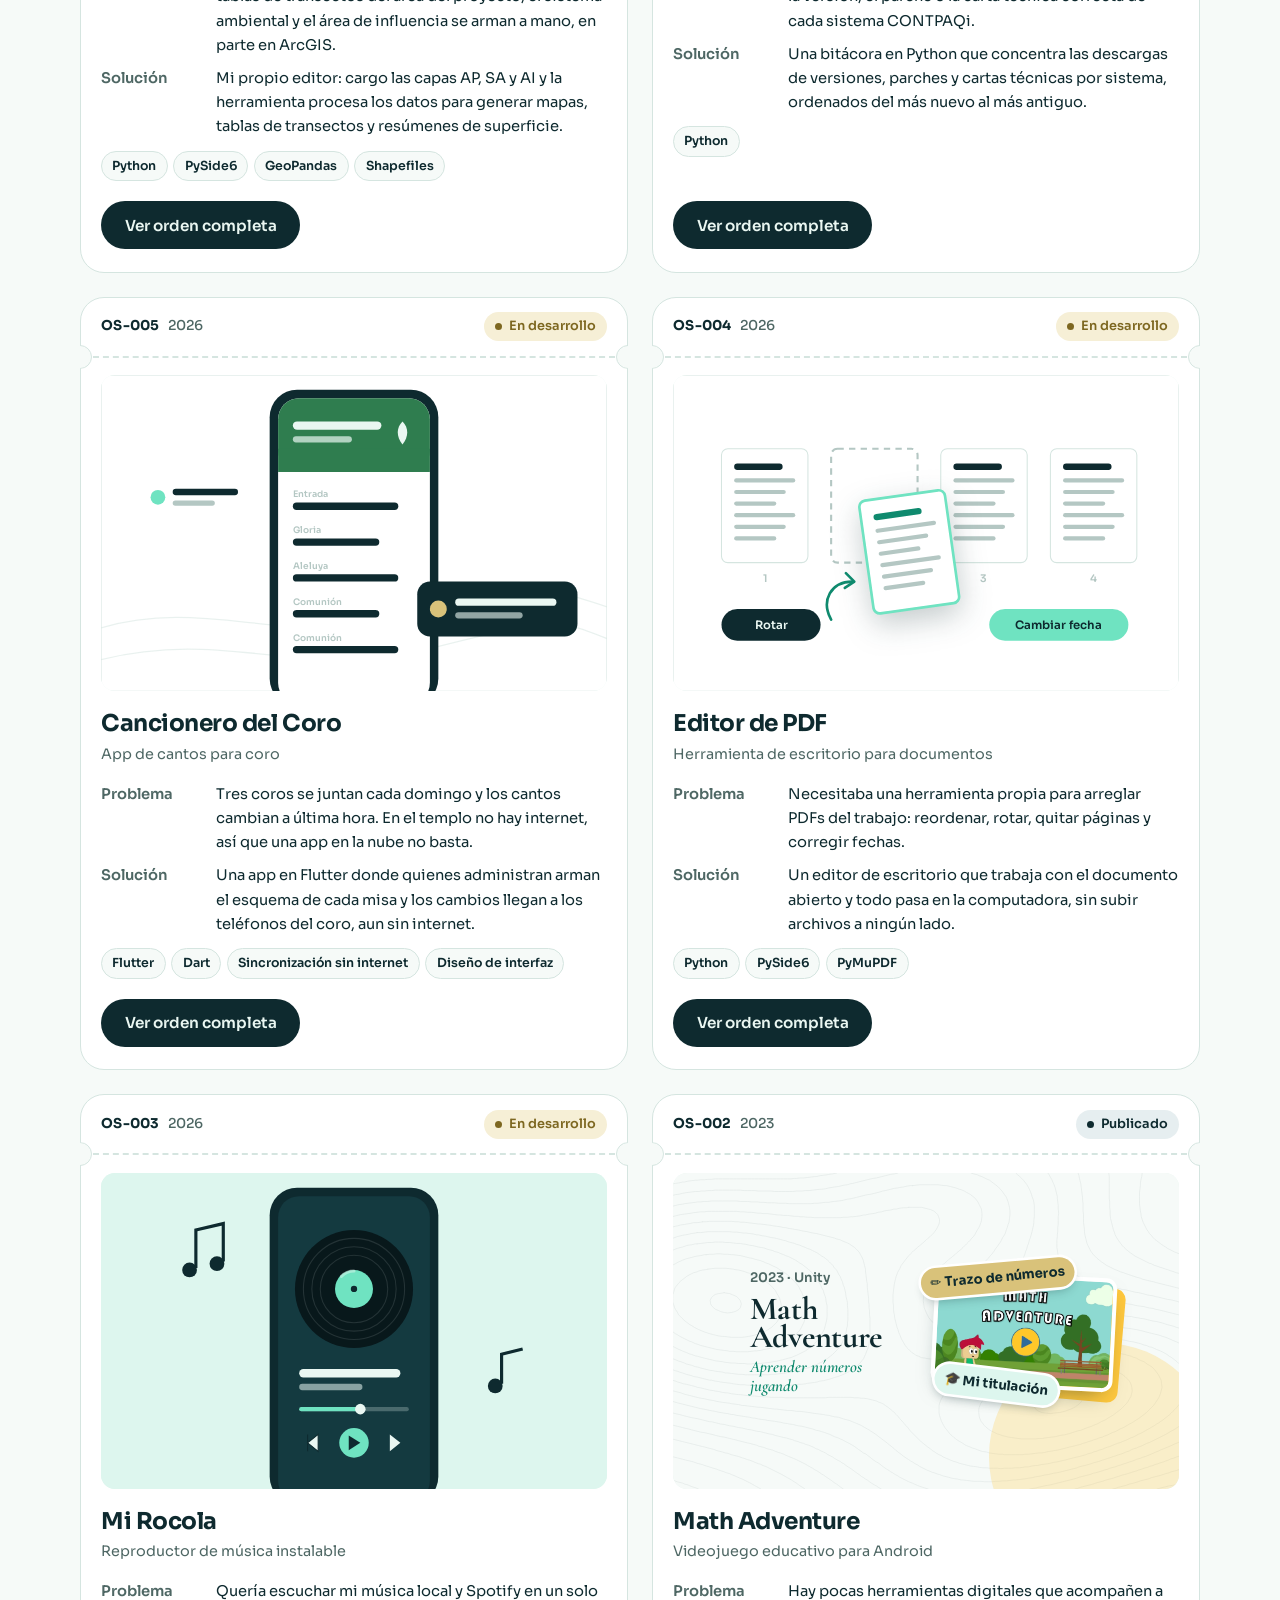
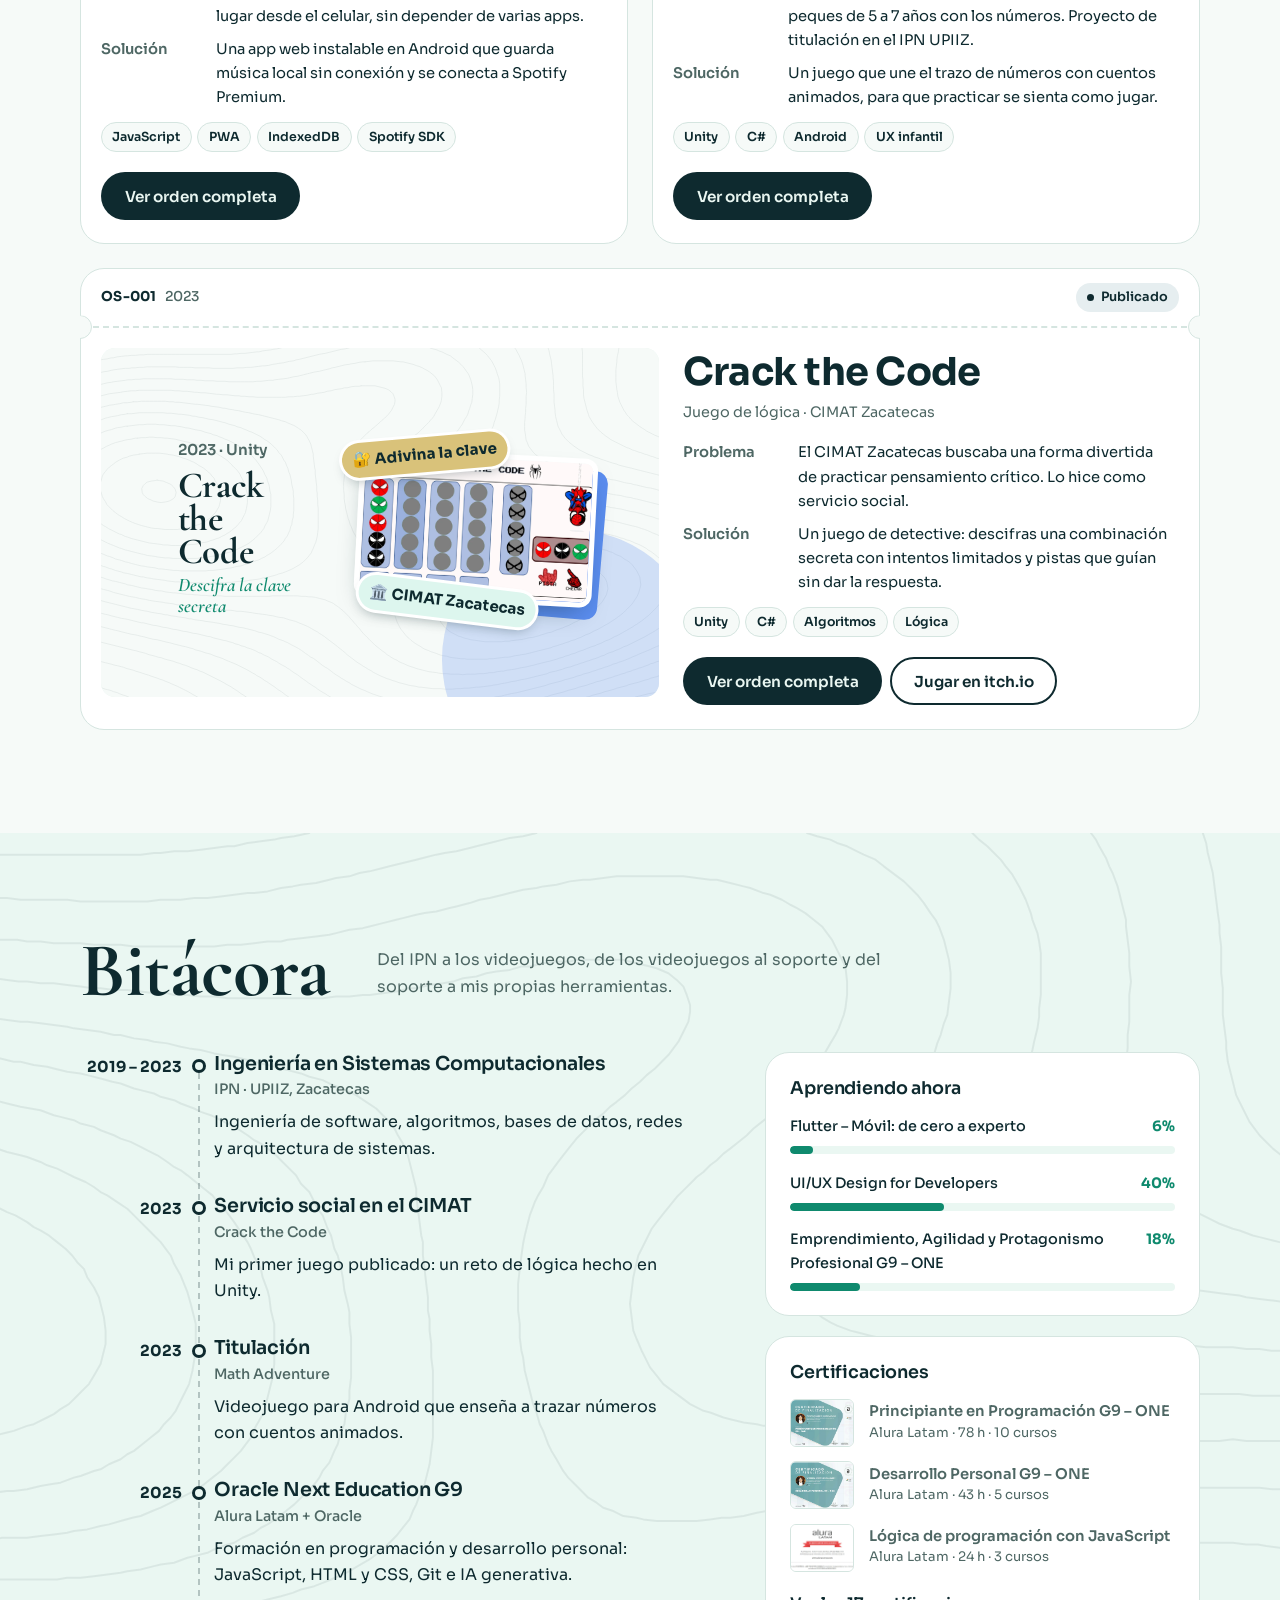
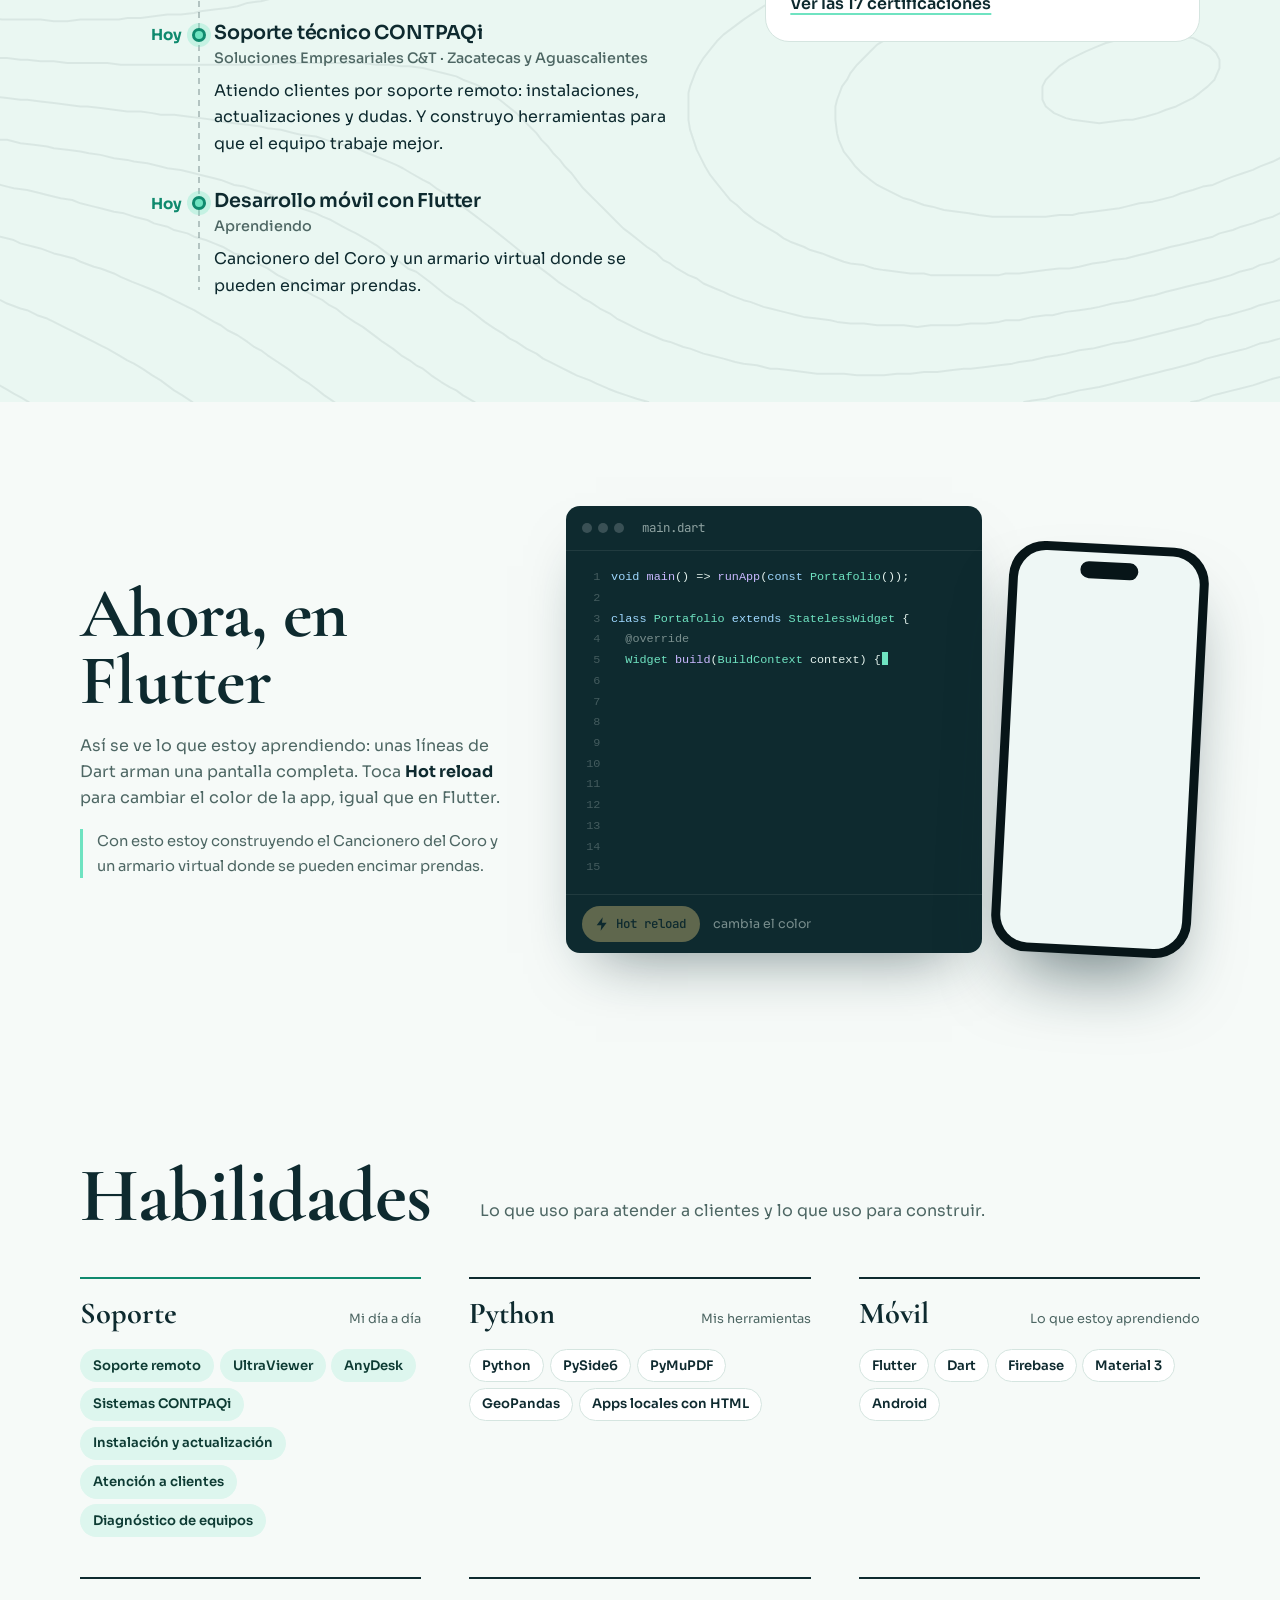
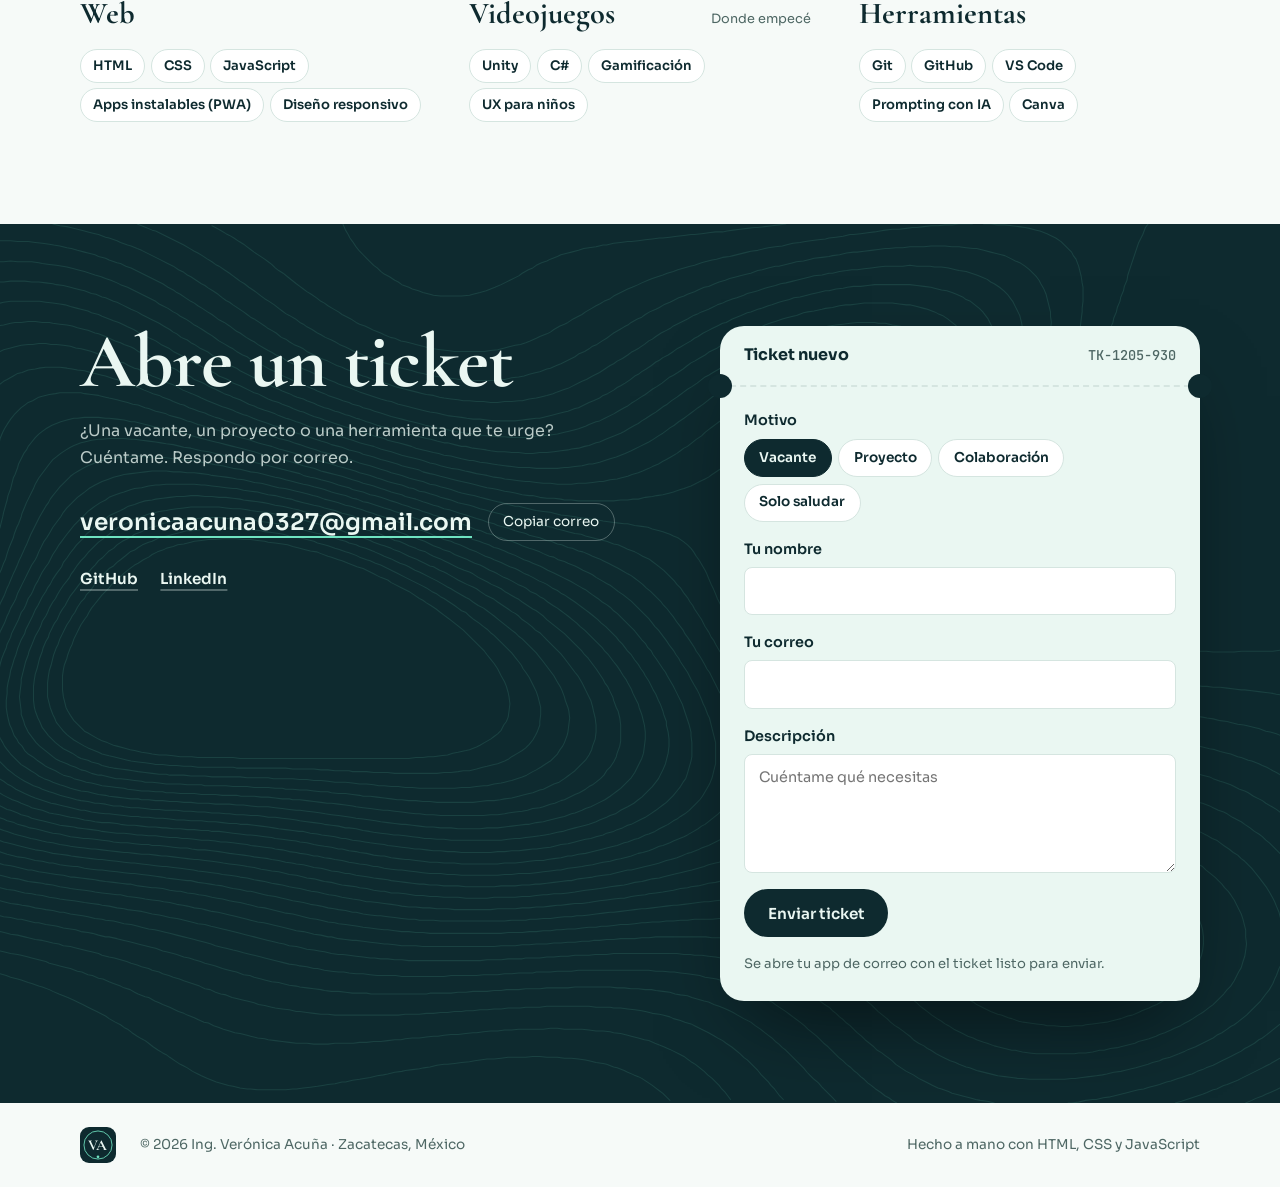
==== commit ad964723: "actualizacion portafolio" ====
--- a/index.html
+++ b/index.html
@@ -1,670 +1,345 @@
 <!DOCTYPE html>
-<html lang="es">
-
+<html lang="es" data-fondo="menta">
 <head>
-    <meta charset="UTF-8">
-    <meta name="viewport" content="width=device-width, initial-scale=1.0">
-    <title>Portafolio de Verónica</title>
-    <link rel="stylesheet" href="./styles/style.css">
-    <link rel="stylesheet" href="https://cdnjs.cloudflare.com/ajax/libs/font-awesome/6.4.0/css/all.min.css">
+  <meta charset="UTF-8">
+  <meta name="viewport" content="width=device-width, initial-scale=1.0">
+  <title>Verónica Acuña · Soporte técnico y desarrollo</title>
+  <meta name="description" content="Portafolio de Verónica Acuña (Roni), ingeniera en sistemas de Zacatecas: soporte técnico CONTPAQi, herramientas en Python y apps con Flutter.">
+  <meta property="og:title" content="Verónica Acuña · Soporte técnico y desarrollo">
+  <meta property="og:description" content="Soporte técnico, herramientas en Python y apps con Flutter. Esto es lo que he hecho.">
+  <meta property="og:image" content="asset/veronica.webp">
+  <meta name="theme-color" content="#0E2A2F">
+  <link rel="icon" href="asset/va.svg" type="image/svg+xml">
+  <link rel="preconnect" href="https://fonts.googleapis.com">
+  <link rel="preconnect" href="https://fonts.gstatic.com" crossorigin>
+  <link href="https://fonts.googleapis.com/css2?family=Cormorant+Garamond:wght@600;700&family=Sora:wght@400;500;600;700&family=JetBrains+Mono:wght@400;500&display=swap" rel="stylesheet">
+  <link rel="stylesheet" href="styles/style.css">
 </head>
-
-<body>
-
-    <!-- Header con menú hamburguesa -->
-    <!-- Header con menú hamburguesa -->
-    <header class="header">
-        <nav class="navegacion">
-            <div class="logo">Verónica</div>
-
-            <!-- BOTÓN HAMBURGUESA CORREGIDO -->
-            <button class="menu-hamburguesa" id="menuHamburguesa">
-                <span class="hamburger-line"></span>
-                <span class="hamburger-line"></span>
-                <span class="hamburger-line"></span>
+<body data-portada="arco">
+  <a class="saltar" href="#contenido">Saltar al contenido</a>
+
+  <header class="barra">
+    <a class="marca" href="#inicio" aria-label="Inicio">
+      <span class="marca-sello" data-sello="chico"></span>
+      <span class="marca-nombre">Verónica Acuña</span>
+    </a>
+    <button class="btn-fondo" type="button" id="btnFondo" aria-label="Cambiar el color de fondo" title="Cambiar el color de fondo">
+      <span class="gota" aria-hidden="true"></span><span class="btn-fondo-texto">Color</span>
+    </button>
+    <button class="menu-btn" aria-expanded="false" aria-controls="menu" aria-label="Abrir menú">
+      <span></span><span></span>
+    </button>
+    <nav id="menu" class="menu">
+      <a href="#sobre-mi">Sobre mí</a>
+      <a href="#ordenes">Proyectos</a>
+      <a href="#bitacora">Bitácora</a>
+      <a href="#flutter">Flutter</a>
+      <a href="#habilidades">Habilidades</a>
+      <a href="certificaciones.html">Certificaciones</a>
+      <a class="menu-cta" href="#contacto">Escríbeme</a>
+    </nav>
+  </header>
+
+  <main id="contenido">
+    <!-- ============ PRESENTACIÓN ============
+         Hay tres diseños. El que se muestra se elige en js/datos.js → ESTILO.portada
+         ("arco", "titulo" o "gafete"). -->
+    <section class="hero hero-arco" id="inicio" data-diseno="arco">
+      <div class="hero-texto">
+        <h1>¡Hola! Soy Roni.</h1>
+        <p class="hero-sub">Verónica Acuña, para los papeles.</p>
+        <p class="hero-intro">
+          Soy ingeniera en sistemas en Zacatecas. Doy soporte técnico de CONTPAQi y, cuando algo se repite mucho,
+          le hago una app. Ahora estoy aprendiendo Flutter.
+        </p>
+        <div class="acciones">
+          <a class="btn btn-tinta" href="#ordenes">Ver lo que he hecho</a>
+          <a class="btn btn-borde" href="#contacto">Escríbeme</a>
+        </div>
+        <ul class="redes" aria-label="Redes">
+          <li><a data-perfil="github" href="https://github.com/V-ac" target="_blank" rel="noopener">GitHub</a></li>
+          <li><a data-perfil="linkedin" href="https://linkedin.com/in/verónica-acuña" target="_blank" rel="noopener">LinkedIn</a></li>
+          <li class="solo-cv" hidden><a data-perfil="cv" href="#" download>Descargar CV</a></li>
+        </ul>
+      </div>
+      <div class="hero-foto tablero">
+        <div class="foto-fondo" aria-hidden="true"></div>
+        <img class="foto-arco" src="asset/veronica.webp" alt="Verónica Acuña en el centro de Zacatecas, de noche" width="900" height="1045">
+        <span class="sticker st-hola">👋 ¡Hola!</span>
+        <span class="sticker st-soporte">🛠️ Soporte remoto</span>
+        <span class="sticker st-sello" data-sello="grande" aria-hidden="true"></span>
+        <span class="sticker st-guitarra">🎸 Guitarrista</span>
+        <span class="sticker st-flutter">💙 Aprendiendo Flutter</span>
+        <span class="sticker st-zac">📍 Zacatecas</span>
+        <p class="psst">psst… las calcomanías se mueven</p>
+      </div>
+    </section>
+
+    <section class="hero hero-titulo tablero" data-diseno="titulo">
+      <h1>
+        <span class="linea-h">¡Hola! Soy</span>
+        <span class="linea-h"><span class="pastilla-foto"><img src="asset/veronica.webp" alt="Verónica Acuña" width="900" height="1045"></span> Roni.</span>
+      </h1>
+      <p class="hero-sub">Verónica Acuña, para los papeles.</p>
+      <p class="hero-intro">
+        Soy ingeniera en sistemas en Zacatecas. Doy soporte técnico de CONTPAQi y, cuando algo se repite mucho,
+        le hago una app. Ahora estoy aprendiendo Flutter.
+      </p>
+      <ul class="fila-stickers" aria-label="Sobre mí en corto">
+        <li class="sticker">🛠️ Soporte remoto</li>
+        <li class="sticker">🐍 Python</li>
+        <li class="sticker">💙 Aprendiendo Flutter</li>
+        <li class="sticker">🎸 Guitarrista</li>
+        <li class="sticker">📍 Zacatecas</li>
+      </ul>
+      <div class="acciones">
+        <a class="btn btn-tinta" href="#ordenes">Ver lo que he hecho</a>
+        <a class="btn btn-borde" href="#contacto">Escríbeme</a>
+      </div>
+        <ul class="redes" aria-label="Redes">
+          <li><a data-perfil="github" href="https://github.com/V-ac" target="_blank" rel="noopener">GitHub</a></li>
+          <li><a data-perfil="linkedin" href="https://linkedin.com/in/verónica-acuña" target="_blank" rel="noopener">LinkedIn</a></li>
+          <li class="solo-cv" hidden><a data-perfil="cv" href="#" download>Descargar CV</a></li>
+        </ul>
+      <span class="sticker st-sello-flota" data-sello="grande" aria-hidden="true"></span>
+    </section>
+
+    <section class="hero hero-gafete" data-diseno="gafete">
+      <div class="hero-texto">
+        <h1>¡Hola! Soy Roni.</h1>
+        <p class="hero-sub">Verónica Acuña, para los papeles.</p>
+        <p class="hero-intro">
+          Soy ingeniera en sistemas en Zacatecas. Doy soporte técnico de CONTPAQi y, cuando algo se repite mucho,
+          le hago una app. Ahora estoy aprendiendo Flutter.
+        </p>
+        <div class="acciones">
+          <a class="btn btn-tinta" href="#ordenes">Ver lo que he hecho</a>
+          <a class="btn btn-borde" href="#contacto">Escríbeme</a>
+        </div>
+        <ul class="redes" aria-label="Redes">
+          <li><a data-perfil="github" href="https://github.com/V-ac" target="_blank" rel="noopener">GitHub</a></li>
+          <li><a data-perfil="linkedin" href="https://linkedin.com/in/verónica-acuña" target="_blank" rel="noopener">LinkedIn</a></li>
+          <li class="solo-cv" hidden><a data-perfil="cv" href="#" download>Descargar CV</a></li>
+        </ul>
+      </div>
+      <div class="gafete-zona">
+        <div class="gafete" id="gafete">
+          <div class="cinta" aria-hidden="true"><span>VA · VA · VA · VA · VA · VA · VA · VA</span></div>
+          <div class="broche" aria-hidden="true"></div>
+          <div class="credencial">
+            <div class="cred-cabeza">
+              <span class="cred-sello" data-sello="chico" aria-hidden="true"></span>
+              <span>Soporte y desarrollo</span>
+            </div>
+            <img class="cred-foto" src="asset/veronica.webp" alt="Verónica Acuña" width="900" height="1045">
+            <p class="cred-nombre">Verónica Acuña</p>
+            <p class="cred-apodo">“Roni”</p>
+            <dl class="cred-datos">
+              <div><dt>Base</dt><dd>Zacatecas</dd></div>
+              <div><dt>Stack</dt><dd>Flutter · Python</dd></div>
+              <div><dt>Turno</dt><dd>Resolviendo cosas</dd></div>
+            </dl>
+            <div class="cred-barras" aria-hidden="true"></div>
+          </div>
+        </div>
+        <div class="gafete-stickers">
+          <span class="sticker gs-1">👋 ¡Hola!</span>
+          <span class="sticker gs-2">🎓 Ing. en Sistemas</span>
+          <span class="sticker gs-3">🛠️ Soporte remoto</span>
+          <span class="sticker gs-4">📍 Zacatecas</span>
+          <span class="sticker gs-5">💙 Aprendiendo Flutter</span>
+          <span class="sticker gs-6">🐍 Python</span>
+          <span class="sticker gs-7">🎸 Guitarrista</span>
+          <span class="sticker gs-8">🎶 Mi coro</span>
+        </div>
+      </div>
+    </section>
+
+    <!-- Selector para probar estilos: aparece si abres la página con ?probar al final -->
+    <aside class="probador" id="probador" hidden aria-label="Probar estilos">
+      <p class="probador-titulo">Probar estilos</p>
+      <p class="probador-et">Presentación</p>
+      <div class="probador-ops" id="opsPortada">
+        <button type="button" data-portada="arco">Arco</button>
+        <button type="button" data-portada="titulo">Foto en el título</button>
+        <button type="button" data-portada="gafete">Gafete</button>
+      </div>
+      <p class="probador-et">Fondo</p>
+      <div class="probador-ops" id="opsFondo"></div>
+      <p class="probador-nota">Para dejarlo fijo, cámbialo en <code>js/datos.js</code> → <code>ESTILO</code>.</p>
+    </aside>
+
+    <!-- ============ SOBRE MÍ ============ -->
+    <section class="seccion sobre" id="sobre-mi">
+      <figure class="polaroid">
+        <img src="asset/veronica-2.webp" alt="Verónica Acuña sonriendo en una calle de Zacatecas" width="1000" height="1000" loading="lazy">
+        <figcaption>Centro de Zacatecas, de noche ✨</figcaption>
+      </figure>
+      <div class="sobre-texto">
+        <h2>Un poco de mí</h2>
+        <div id="sobreMi"></div>
+        <ul class="gustos" aria-label="Lo que me mueve">
+          <li>🎸 La guitarra</li>
+          <li>🎶 Mi coro</li>
+          <li>📱 Flutter</li>
+          <li>🐍 Python</li>
+          <li>🎮 Videojuegos educativos</li>
+          <li>📍 Zacatecas</li>
+        </ul>
+      </div>
+    </section>
+
+    <!-- ============ ÓRDENES DE SERVICIO ============ -->
+    <section class="seccion" id="ordenes">
+      <div class="seccion-cabeza">
+        <h2>Proyectos</h2>
+        <p>Cada uno empezó como un problema real. Los registro como órdenes de servicio: qué pasaba, qué hice y en qué estado está.</p>
+      </div>
+      <div class="filtros" role="group" aria-label="Filtrar órdenes">
+        <button type="button" data-filtro="todas" aria-pressed="true">Todas</button>
+        <button type="button" data-filtro="oficina" aria-pressed="false">Herramientas de oficina</button>
+        <button type="button" data-filtro="app" aria-pressed="false">Apps</button>
+        <button type="button" data-filtro="juego" aria-pressed="false">Videojuegos</button>
+      </div>
+      <div class="ordenes" id="listaOrdenes"></div>
+    </section>
+
+    <!-- ============ BITÁCORA ============ -->
+    <section class="seccion seccion-marfil" id="bitacora">
+      <div class="seccion-cabeza">
+        <h2>Bitácora</h2>
+        <p>Del IPN a los videojuegos, de los videojuegos al soporte y del soporte a mis propias herramientas.</p>
+      </div>
+      <div class="bitacora-grid">
+        <ol class="linea" id="lineaTiempo"></ol>
+        <aside class="lateral">
+          <div class="bloque">
+            <h3>Aprendiendo ahora</h3>
+            <ul class="progresos" id="enProgreso"></ul>
+          </div>
+          <div class="bloque">
+            <h3>Certificaciones</h3>
+            <ul class="certs-mini" id="certsDestacadas"></ul>
+            <a class="enlace" href="certificaciones.html" id="verCerts">Ver las certificaciones</a>
+          </div>
+        </aside>
+      </div>
+    </section>
+
+    <!-- ============ FLUTTER ============ -->
+    <section class="seccion flutter" id="flutter">
+      <div class="flutter-texto">
+        <h2>Ahora, en Flutter</h2>
+        <p>Así se ve lo que estoy aprendiendo: unas líneas de Dart arman una pantalla completa. Toca <strong>Hot reload</strong> para cambiar el color de la app, igual que en Flutter.</p>
+        <p class="nota-flutter">Con esto estoy construyendo el Cancionero del Coro y un armario virtual donde se pueden encimar prendas.</p>
+      </div>
+      <div class="estudio" aria-label="Demostración: código Dart que construye una tarjeta de perfil">
+        <div class="editor" aria-hidden="true">
+          <div class="editor-barra">
+            <span class="punto"></span><span class="punto"></span><span class="punto"></span>
+            <span class="archivo">main.dart</span>
+          </div>
+          <pre class="codigo"><code id="codigo"></code></pre>
+          <div class="editor-pie">
+            <button class="hot-reload" id="hotReload" type="button" tabindex="-1">
+              <svg viewBox="0 0 24 24" aria-hidden="true"><path d="M13 2 4 14h7l-1 8 9-12h-7z"/></svg>
+              Hot reload
             </button>
-
-            <div class="nav-enlaces" id="navEnlaces">
-                <a href="#inicio">Inicio</a>
-                <a href="#proyectos">Proyectos</a>
-                <a href="#formacion">Formación</a>
-                <a href="#habilidades">Habilidades</a>
-                <a href="#contacto">Contacto</a>
+            <span class="pista">cambia el color</span>
+          </div>
+        </div>
+        <div class="telefono" id="telefono">
+          <div class="telefono-pantalla">
+            <div class="app-barra" data-paso="0"><span>Roni</span></div>
+            <div class="app-cuerpo">
+              <img class="app-foto" data-paso="1" src="asset/veronica.webp" alt="Verónica Acuña en el centro de Zacatecas de noche" width="900" height="1045" loading="lazy">
+              <p class="app-nombre" data-paso="2">Verónica Acuña</p>
+              <p class="app-rol" data-paso="3">Soporte técnico y desarrollo</p>
+              <ul class="app-chips" data-paso="4">
+                <li>Flutter</li><li>Python</li><li>Unity</li>
+              </ul>
+              <button class="app-boton" data-paso="6" type="button" id="saludar">Saludar</button>
             </div>
-        </nav>
-    </header>
-    <!-- Seccion de main.
-        Esta seccion literalmente es una seccion, no cuenta como "body" 
-    -->
-    <main class="presentacion" id="inicio">
-        <section class="presentacion__contenido">
-            <!--<h1 class="presentacion__contenido__titulo">
-                <strong> > Hello, word!</strong>
-            </h1>-->
-            <h1 class="presentacion__contenido__titulo">
-                <strong>> Hello, word!</strong> Soy Verónica <br>
-                <strong class="titulo-destaque">
-                    De la lógica a la interfaz: desarrollo con propósito.
-                </strong>
-            </h1>
-
-            <p class="presentacion__contenido__texto">
-                <strong>Ingeniera de sistemas</strong> trazando mi ruta en el desarrollo móvil con <strong
-                    class="titulo-destaque"> Flutter.</strong> <br>
-                Construyo experiencias digitales línea a línea, combinando mi base en lógica con
-                la creatividad del desarrollo móvil.
-            </p>
-            <p class="presentacion__contenido__texto_2">
-                Cuando no estoy transformando ideas en código, encuentro mi ritmo practicando guitarra, explorando el
-                balance perfecto entre la estructura y la armonía.
-            </p>
-            <p class="presentacion__contenido__texto">
-                <strong class="titulo-destaque">¿Creamos algo juntos?</strong>
-            </p>
-
-            <div class="presentacion__enlaces">
-                <a class="presentacion__enlaces_link" href="https://github.com/V-ac">
-                    <img src="./asset/github.png" alt=""> GitHub
-                </a>
-                <a class="presentacion__enlaces_link" href="https://linkedin.com/in/verónica-acuña">
-                    <img src="./asset/linkedin.png" alt=""> LinkedIn
-                </a>
-
-                <a class="presentacion__enlaces_link" href="">
-                    CV
-                </a>
-
-            </div>
-        </section>
-        <img class="fotoVero" src="./asset/imagen.JPG" alt="Foto de presentación de Verónica Acuña">
-    </main>
-
-    <section id="proyectos" class="seccion">
-        <h2 class="proyectos-titulo">Proyectos Destacados</h2>
-        <p class="proyectos-subtitulo">
-            Una muestra de mi trabajo más reciente
-        </p>
-
-        <div class="proyectos-grid">
-            <!-- Los proyectos se cargan automáticamente desde JavaScript -->
-        </div>
-
-        <div class="proyectos-accion">
-            <a href="proyectos.html" class="btn-proyectos">
-                <span class="btn-texto">Ver todos los proyectos</span>
-                <span class="btn-icono">
-                    <svg width="20" height="20" viewBox="0 0 24 24" fill="currentColor">
-                        <path d="M10 6L8.59 7.41 13.17 12l-4.58 4.59L10 18l6-6z" />
-                    </svg>
-                </span>
-            </a>
-        </div>
-    </section>
-
-
-    <!-- Sección Formación & Certificaciones -->
-    <section id="formacion" class="formacion">
-        <h2 class="formacion-titulo">Formación & Certificaciones</h2>
-        <p class="formacion-subtitulo">Mi journey de aprendizaje continuo en tecnología</p>
-
-        <div class="formacion-grid">
-
-            <!-- Formación Académica -->
-            <div class="formacion-categoria">
-                <h3 class="categoria-titulo">
-                    <span class="categoria-icono">🎓</span>
-                    Formación Académica
-                </h3>
-
-
-                <!--Formacion 1-->
-                <div class="formacion-item">
-                    <div class="formacion-header">
-                        <h4 class="formacion-nombre">Ingeniería en Sistemas Computacionales</h4>
-                        <span class="formacion-fecha">2019 - 2023</span>
-                    </div>
-                    <div class="formacion-institucion-escuela">
-                        <span class="institucion-nombre">Instituto Politécnico Nacional</span>
-                        <span class="institucion-unidad">Unidad Profesional Interdisciplinaria de Ingeniería, Campus
-                            Zacatecas</span>
-                    </div>
-                    <p class="formacion-descripcion">
-                        Formación en fundamentos de ingeniería de software, algoritmos,
-                        bases de datos y arquitectura de sistemas.
-                    </p>
-                    <div class="formacion-tech">
-                        <span class="tech-tag">Java</span>
-                        <span class="tech-tag">Python</span>
-                        <span class="tech-tag">SQL</span>
-                        <span class="tech-tag">Redes</span>
-                    </div>
-                </div>
-            </div>
-
-
-
-
-            <!-- Certificaciones Técnicas -->
-            <div class="formacion-categoria">
-                <h3 class="categoria-titulo">
-                    <span class="categoria-icono">📜</span>
-                    Certificaciones Técnicas
-                </h3>
-
-                <div id="certificaciones-container">
-                    <!-- Las 3 certificaciones destacadas se cargan automáticamente desde JavaScript -->
-                    <div class="estado-carga-certificaciones">
-                        <p>Cargando certificaciones destacadas...</p>
-                    </div>
-                </div>
-
-                <a href="certificaciones.html" class="ver-todas">
-                    <span class="btn-texto">Ver todas las certificaciones</span>
-                    <span class="btn-icono">
-                        <svg width="20" height="20" viewBox="0 0 24 24" fill="currentColor">
-                            <path d="M10 6L8.59 7.41 13.17 12l-4.58 4.59L10 18l6-6z" />
-                        </svg>
-                    </span>
-                </a>
-            </div>
-
-            <!-- En Progreso -->
-            <div class="formacion-categoria">
-                <h3 class="categoria-titulo">
-                    <span class="categoria-icono">🚀</span>
-                    En Progreso
-                </h3>
-
-                <div class="progreso-item">
-                    <div class="progreso-header">
-                        <h4 class="progreso-nombre">Flutter - Móvil: De cero a experto</h4>
-                        <span class="progreso-estado">6% completado</span>
-                    </div>
-                    <div class="progreso-bar">
-                        <div class="progreso-fill" style="width: 6%"></div>
-                    </div>
-                    <p class="progreso-descripcion">
-                        Integración avanzada con Firebase, autenticación, Cloud Firestore,
-                        y despliegue en production.
-                    </p>
-                </div>
-
-                <div class="progreso-item">
-                    <div class="progreso-header">
-                        <h4 class="progreso-nombre">Emprendimiento, Agilidad y Protagonismo Profesional G9 - ONE</h4>
-                        <span class="progreso-estado">18% completado</span>
-                    </div>
-                    <div class="progreso-bar">
-                        <div class="progreso-fill" style="width: 18%"></div>
-                    </div>
-                    <p class="progreso-descripcion">
-                        Principios de diseño para crear interfaces intuitivas y experiencias
-                        de usuario excepcionales.
-                    </p>
-                </div>
-
-
-                <div class="progreso-item">
-                    <div class="progreso-header">
-                        <h4 class="progreso-nombre">UI/UX Design for Developers</h4>
-                        <span class="progreso-estado">40% completado</span>
-                    </div>
-                    <div class="progreso-bar">
-                        <div class="progreso-fill" style="width: 40%"></div>
-                    </div>
-                    <p class="progreso-descripcion">
-                        Principios de diseño para crear interfaces intuitivas y experiencias
-                        de usuario excepcionales.
-                    </p>
-                </div>
-            </div>
-
-        </div>
-    </section>
-
-
-
-    <!-- Sección Habilidades -->
-    <section id="habilidades" class="habilidades">
-        <h2 class="habilidades-titulo">Habilidades & Tecnologías</h2>
-        <p class="habilidades-subtitulo">Mi stack técnico y áreas de especialización en desarrollo</p>
-
-        <div class="habilidades-grid">
-
-            <!-- Desarrollo Móvil -->
-            <div class="habilidad-categoria">
-                <div class="categoria-header">
-                    <h3 class="categoria-nombre">
-                        <i class="categoria-icono fas fa-mobile-alt"></i>
-                        Desarrollo Móvil
-                    </h3>
-                    <span class="categoria-nivel">Especialización</span>
-                </div>
-                <div class="habilidades-lista">
-                    <div class="habilidad-item">
-                        <i class="habilidad-icono fas fa-feather"></i>
-                        <span class="habilidad-nombre">Flutter</span>
-                    </div>
-
-                    <div class="habilidad-item">
-                        <i class="habilidad-icono fas fa-code"></i>
-                        <span class="habilidad-nombre">Dart</span>
-                    </div>
-
-                    <div class="habilidad-item">
-                        <i class="habilidad-icono fas fa-fire"></i>
-                        <span class="habilidad-nombre">Firebase</span>
-                    </div>
-
-                    <div class="habilidad-item">
-                        <i class="habilidad-icono fas fa-puzzle-piece"></i>
-                        <span class="habilidad-nombre">Widgets</span>
-                    </div>
-                </div>
-            </div>
-
-            <!-- Data Science -->
-            <div class="habilidad-categoria">
-                <div class="categoria-header">
-                    <h3 class="categoria-nombre">
-                        <i class="categoria-icono fas fa-chart-bar"></i>
-                        Data Science
-                    </h3>
-                    <span class="categoria-nivel cursando">En formación</span>
-                </div>
-                <div class="habilidades-lista">
-                    <div class="habilidad-item">
-                        <i class="habilidad-icono fab fa-python"></i>
-                        <span class="habilidad-nombre">Python</span>
-                    </div>
-
-                    <div class="habilidad-item">
-                        <i class="habilidad-icono fas fa-table"></i>
-                        <span class="habilidad-nombre">Pandas</span>
-                    </div>
-
-                    <div class="habilidad-item">
-                        <i class="habilidad-icono fas fa-chart-line"></i>
-                        <span class="habilidad-nombre">NumPy</span>
-                    </div>
-
-                    <div class="habilidad-item">
-                        <i class="habilidad-icono fas fa-search"></i>
-                        <span class="habilidad-nombre">Análisis de Datos</span>
-                    </div>
-
-                    <div class="habilidad-item">
-                        <i class="habilidad-icono fas fa-database"></i>
-                        <span class="habilidad-nombre">SQL</span>
-                    </div>
-
-                    <div class="habilidad-item">
-                        <i class="habilidad-icono fas fa-robot"></i>
-                        <span class="habilidad-nombre">Machine Learning</span>
-                    </div>
-                </div>
-            </div>
-
-            <!-- Lenguajes de Programación -->
-            <div class="habilidad-categoria">
-                <div class="categoria-header">
-                    <h3 class="categoria-nombre">
-                        <i class="categoria-icono fas fa-code"></i>
-                        Lenguajes
-                    </h3>
-                </div>
-                <div class="habilidades-lista">
-                    <div class="habilidad-item">
-                        <i class="habilidad-icono fas fa-code"></i>
-                        <span class="habilidad-nombre">Dart</span>
-                    </div>
-
-                    <div class="habilidad-item">
-                        <i class="habilidad-icono fab fa-java"></i>
-                        <span class="habilidad-nombre">Java</span>
-                    </div>
-
-                    <div class="habilidad-item">
-                        <i class="habilidad-icono fab fa-python"></i>
-                        <span class="habilidad-nombre">Python</span>
-                    </div>
-
-                    <div class="habilidad-item">
-                        <i class="habilidad-icono fab fa-js-square"></i>
-                        <span class="habilidad-nombre">JavaScript</span>
-                    </div>
-                </div>
-            </div>
-
-            <!-- Herramientas & Plataformas -->
-            <div class="habilidad-categoria">
-                <div class="categoria-header">
-                    <h3 class="categoria-nombre">
-                        <i class="categoria-icono fas fa-tools"></i>
-                        Herramientas
-                    </h3>
-                </div>
-                <div class="habilidades-lista">
-                    <div class="habilidad-item">
-                        <i class="habilidad-icono fab fa-git-alt"></i>
-                        <span class="habilidad-nombre">Git</span>
-                    </div>
-
-                    <div class="habilidad-item">
-                        <i class="habilidad-icono fab fa-github"></i>
-                        <span class="habilidad-nombre">GitHub</span>
-                    </div>
-
-                    <div class="habilidad-item">
-                        <i class="habilidad-icono fas fa-code"></i>
-                        <span class="habilidad-nombre">VS Code</span>
-                    </div>
-
-                    <div class="habilidad-item">
-                        <i class="habilidad-icono fas fa-laptop-code"></i>
-                        <span class="habilidad-nombre">Jupyter</span>
-                    </div>
-                </div>
-            </div>
-
-            <!-- Soft Skills -->
-            <div class="habilidad-categoria">
-                <div class="categoria-header">
-                    <h3 class="categoria-nombre">
-                        <i class="categoria-icono fas fa-star"></i>
-                        Soft Skills
-                    </h3>
-                </div>
-                <div class="habilidades-lista soft-skills">
-                    <div class="habilidad-item">
-                        <i class="habilidad-icono fas fa-bullseye"></i>
-                        <span class="habilidad-nombre">Resolución de Problemas</span>
-                    </div>
-
-                    <div class="habilidad-item">
-                        <i class="habilidad-icono fas fa-bolt"></i>
-                        <span class="habilidad-nombre">Aprendizaje Rápido</span>
-                    </div>
-
-                    <div class="habilidad-item">
-                        <i class="habilidad-icono fas fa-users"></i>
-                        <span class="habilidad-nombre">Trabajo en Equipo</span>
-                    </div>
-
-                    <div class="habilidad-item">
-                        <i class="habilidad-icono fas fa-comments"></i>
-                        <span class="habilidad-nombre">Comunicación</span>
-                    </div>
-
-                    <div class="habilidad-item">
-                        <i class="habilidad-icono fas fa-search-plus"></i>
-                        <span class="habilidad-nombre">Atención al Detalle</span>
-                    </div>
-
-                    <div class="habilidad-item">
-                        <i class="habilidad-icono fas fa-clock"></i>
-                        <span class="habilidad-nombre">Gestión del Tiempo</span>
-                    </div>
-                </div>
-            </div>
-
-        </div>
-    </section>
-
-    <!-- Sección Contacto -->
-    <section id="contacto" class="contacto">
-        <div class="contacto-contenedor">
-            <div class="contacto-header">
-                <h2 class="contacto-titulo">Hablemos</h2>
-                <p class="contacto-subtitulo">¿Tienes un proyecto en mente? Hablemos y hagámoslo realidad.</p>
-            </div>
-
-            <div class="contacto-grid">
-
-                <!-- Información de Contacto -->
-                <div class="contacto-info">
-                    <h3 class="info-titulo">Conectemos</h3>
-                    <p class="info-descripcion">
-                        Estoy siempre abierta a nuevas oportunidades y colaboraciones.
-                        No dudes en contactarme para hablar sobre tecnología, proyectos o simplemente saludar.
-                    </p>
-
-                    <div class="info-items">
-                        <!-- Email -->
-                        <div class="info-item">
-                            <div class="info-icono">
-                                <svg width="24" height="24" viewBox="0 0 24 24" fill="currentColor">
-                                    <path
-                                        d="M20 4H4c-1.1 0-1.99.9-1.99 2L2 18c0 1.1.9 2 2 2h16c1.1 0 2-.9 2-2V6c0-1.1-.9-2-2-2zm0 4l-8 5-8-5V6l8 5 8-5v2z" />
-                                </svg>
-                            </div>
-                            <div class="info-contenido">
-                                <span class="info-label">Email</span>
-                                <a href="mailto:tu.email@ejemplo.com" class="info-valor">veronicaacuna0327@gmail.com</a>
-                            </div>
-                        </div>
-
-                        <!-- LinkedIn -->
-                        <div class="info-item">
-                            <div class="info-icono">
-                                <svg width="24" height="24" viewBox="0 0 24 24" fill="currentColor">
-                                    <path
-                                        d="M19 0h-14c-2.761 0-5 2.239-5 5v14c0 2.761 2.239 5 5 5h14c2.762 0 5-2.239 5-5v-14c0-2.761-2.238-5-5-5zm-11 19h-3v-11h3v11zm-1.5-12.268c-.966 0-1.75-.79-1.75-1.764s.784-1.764 1.75-1.764 1.75.79 1.75 1.764-.783 1.764-1.75 1.764zm13.5 12.268h-3v-5.604c0-3.368-4-3.113-4 0v5.604h-3v-11h3v1.765c1.396-2.586 7-2.777 7 2.476v6.759z" />
-                                </svg>
-                            </div>
-                            <div class="info-contenido">
-                                <span class="info-label">LinkedIn</span>
-                                <a href="https://linkedin.com/in/verónica-acuña" class="info-valor"
-                                    target="_blank">Verónica Acuña</a>
-                            </div>
-                        </div>
-
-                        <!-- GitHub -->
-                        <div class="info-item">
-                            <div class="info-icono">
-                                <svg width="24" height="24" viewBox="0 0 24 24" fill="currentColor">
-                                    <path
-                                        d="M12 0c-6.626 0-12 5.373-12 12 0 5.302 3.438 9.8 8.207 11.387.599.111.793-.261.793-.577v-2.234c-3.338.726-4.033-1.416-4.033-1.416-.546-1.387-1.333-1.756-1.333-1.756-1.089-.745.083-.729.083-.729 1.205.084 1.839 1.237 1.839 1.237 1.07 1.834 2.807 1.304 3.492.997.107-.775.418-1.305.762-1.604-2.665-.305-5.467-1.334-5.467-5.931 0-1.311.469-2.381 1.236-3.221-.124-.303-.535-1.524.117-3.176 0 0 1.008-.322 3.301 1.23.957-.266 1.983-.399 3.003-.404 1.02.005 2.047.138 3.006.404 2.291-1.552 3.297-1.23 3.297-1.23.653 1.653.242 2.874.118 3.176.77.84 1.235 1.911 1.235 3.221 0 4.609-2.807 5.624-5.479 5.921.43.372.823 1.102.823 2.222v3.293c0 .319.192.694.801.576 4.765-1.589 8.199-6.086 8.199-11.386 0-6.627-5.373-12-12-12z" />
-                                </svg>
-                            </div>
-                            <div class="info-contenido">
-                                <span class="info-label">GitHub</span>
-                                <a href="https://github.com/V-ac" class="info-valor" target="_blank">V-ac</a>
-                            </div>
-                        </div>
-
-                        <!-- Ubicación -->
-                        <div class="info-item">
-                            <div class="info-icono">
-                                <svg width="24" height="24" viewBox="0 0 24 24" fill="currentColor">
-                                    <path
-                                        d="M12 2C8.13 2 5 5.13 5 9c0 5.25 7 13 7 13s7-7.75 7-13c0-3.87-3.13-7-7-7zm0 9.5c-1.38 0-2.5-1.12-2.5-2.5s1.12-2.5 2.5-2.5 2.5 1.12 2.5 2.5-1.12 2.5-2.5 2.5z" />
-                                </svg>
-                            </div>
-                            <div class="info-contenido">
-                                <span class="info-label">Ubicación</span>
-                                <span class="info-valor">Zacatecas, México</span>
-                            </div>
-                        </div>
-                    </div>
-
-                    <!-- Enlaces rápidos -->
-                    <div class="contacto-enlaces">
-                        <a href="./assets/tu-cv.pdf" class="btn-cv" download>
-                            <svg width="18" height="18" viewBox="0 0 24 24" fill="currentColor">
-                                <path d="M19 9h-4V3H9v6H5l7 7 7-7zM5 18v2h14v-2H5z" />
-                            </svg>
-                            Descargar CV
-                        </a>
-                        <div class="social-links">
-                            <a href="https://github.com/V-ac" class="social-link" aria-label="GitHub">
-                                <img src="./asset/github.png" alt="GitHub">
-                            </a>
-                            <a href="https://linkedin.com/in/verónica-acuña" class="social-link" aria-label="LinkedIn">
-                                <img src="./asset/linkedin.png" alt="LinkedIn">
-                            </a>
-                            <a href="mailto:tu.email@ejemplo.com" class="social-link" aria-label="Email">
-                                <svg width="20" height="20" viewBox="0 0 24 24" fill="currentColor">
-                                    <path
-                                        d="M20 4H4c-1.1 0-1.99.9-1.99 2L2 18c0 1.1.9 2 2 2h16c1.1 0 2-.9 2-2V6c0-1.1-.9-2-2-2zm0 4l-8 5-8-5V6l8 5 8-5v2z" />
-                                </svg>
-                            </a>
-                        </div>
-                    </div>
-                </div>
-
-                <!-- Formulario de Contacto -->
-                <div class="contacto-formulario">
-                    <form class="formulario" id="form-contacto">
-                        <div class="form-grupo">
-                            <label for="nombre" class="form-label">Nombre completo *</label>
-                            <input type="text" id="nombre" name="nombre" class="form-input" required>
-                        </div>
-
-                        <div class="form-grupo">
-                            <label for="email" class="form-label">Email *</label>
-                            <input type="email" id="email" name="email" class="form-input" required>
-                        </div>
-
-                        <div class="form-grupo">
-                            <label for="asunto" class="form-label">Asunto</label>
-                            <input type="text" id="asunto" name="asunto" class="form-input"
-                                placeholder="Ej: Oportunidad de colaboración">
-                        </div>
-
-                        <div class="form-grupo">
-                            <label for="mensaje" class="form-label">Mensaje *</label>
-                            <textarea id="mensaje" name="mensaje" class="form-textarea" rows="5"
-                                placeholder="Cuéntame sobre tu proyecto..." required></textarea>
-                        </div>
-
-                        <button type="submit" class="btn-enviar">
-                            <span class="btn-texto">Enviar mensaje</span>
-                            <span class="btn-cargando" style="display: none;">
-                                <svg width="20" height="20" viewBox="0 0 24 24" fill="currentColor">
-                                    <path
-                                        d="M12 2a10 10 0 1 0 10 10A10 10 0 0 0 12 2zm0 18a8 8 0 1 1 8-8 8 8 0 0 1-8 8z"
-                                        opacity=".5" />
-                                    <path d="M20 12a8 8 0 0 1-8 8V4a8 8 0 0 1 8 8z" />
-                                </svg>
-                                Enviando...
-                            </span>
-                        </button>
-                    </form>
-                </div>
-
-            </div>
-        </div>
-    </section>
-
-
-    <!-- Modal para detalles de proyectos -->
-    <div id="modal-proyecto" class="modal">
-        <div class="modal-contenido">
-            <button class="modal-cerrar" id="modalCerrar">&times;</button>
-            <div class="modal-header">
-                <img id="modalImagen" src="" alt="" class="modal-imagen">
-                <div class="modal-info">
-                    <h2 id="modalTitulo"></h2>
-                    <div id="modalTecnologias" class="modal-tecnologias"></div>
-                    <span id="modalAño" class="modal-año"></span>
-                </div>
-            </div>
-            <div class="modal-body">
-                <div id="modalDescripcion" class="modal-descripcion"></div>
-                <div class="modal-acciones">
-                    <div id="modalDemo" class="modal-demo"></div>
-                    <div id="modalCodigo" class="modal-codigo"></div>
-                </div>
-            </div>
-        </div>
+            <div class="app-toast" id="toast" role="status" aria-live="polite"></div>
+          </div>
+        </div>
+      </div>
+    </section>
+
+    <!-- ============ HABILIDADES ============ -->
+    <section class="seccion" id="habilidades">
+      <div class="seccion-cabeza">
+        <h2>Habilidades</h2>
+        <p>Lo que uso para atender a clientes y lo que uso para construir.</p>
+      </div>
+      <div class="habilidades" id="listaHabilidades"></div>
+    </section>
+
+    <!-- ============ CONTACTO: ticket ============ -->
+    <section class="contacto" id="contacto">
+      <div class="contacto-intro">
+        <h2>Abre un ticket</h2>
+        <p>¿Una vacante, un proyecto o una herramienta que te urge? Cuéntame. Respondo por correo.</p>
+        <div class="correo">
+          <a href="mailto:veronicaacuna0327@gmail.com" id="correoLink">veronicaacuna0327@gmail.com</a>
+          <button type="button" class="copiar" id="copiarCorreo">Copiar correo</button>
+        </div>
+        <ul class="redes redes-claras">
+          <li><a data-perfil="github" href="https://github.com/V-ac" target="_blank" rel="noopener">GitHub</a></li>
+          <li><a data-perfil="linkedin" href="https://linkedin.com/in/verónica-acuña" target="_blank" rel="noopener">LinkedIn</a></li>
+          <li class="solo-cv" hidden><a data-perfil="cv" href="#" download>Descargar CV</a></li>
+        </ul>
+      </div>
+
+      <form class="ticket" id="formContacto" novalidate>
+        <div class="ticket-cabeza">
+          <span>Ticket nuevo</span>
+          <span class="ticket-folio" id="folioTicket">TK-0000</span>
+        </div>
+        <div class="ticket-cuerpo">
+          <fieldset class="tipo-ticket">
+            <legend>Motivo</legend>
+            <label><input type="radio" name="motivo" value="Vacante" checked><span>Vacante</span></label>
+            <label><input type="radio" name="motivo" value="Proyecto"><span>Proyecto</span></label>
+            <label><input type="radio" name="motivo" value="Colaboración"><span>Colaboración</span></label>
+            <label><input type="radio" name="motivo" value="Saludo"><span>Solo saludar</span></label>
+          </fieldset>
+          <label>Tu nombre
+            <input name="nombre" type="text" autocomplete="name" required>
+          </label>
+          <label>Tu correo
+            <input name="correo" type="email" autocomplete="email" required>
+          </label>
+          <label>Descripción
+            <textarea name="mensaje" rows="4" required placeholder="Cuéntame qué necesitas"></textarea>
+          </label>
+          <p class="form-error" id="formError" role="alert"></p>
+          <button class="btn btn-menta" type="submit">Enviar ticket</button>
+          <p class="form-nota" id="formNota">Se abre tu app de correo con el ticket listo para enviar.</p>
+        </div>
+      </form>
+    </section>
+  </main>
+
+  <footer class="pie">
+    <span class="pie-sello" data-sello="chico" aria-hidden="true"></span>
+    <p>© <span id="anio">2026</span> Ing. Verónica Acuña · Zacatecas, México</p>
+    <p>Hecho a mano con HTML, CSS y JavaScript</p>
+  </footer>
+
+  <!-- Detalle de orden -->
+  <dialog class="modal" id="modalProyecto" aria-labelledby="modalTitulo">
+    <div class="modal-caja">
+      <button class="modal-cerrar" type="button" data-cerrar aria-label="Cerrar">
+        <svg viewBox="0 0 24 24" aria-hidden="true"><path d="M6 6l12 12M18 6 6 18"/></svg>
+      </button>
+      <div id="modalContenido"></div>
     </div>
-
-
-
-
-    <footer class="footer">
-        <div class="footer-contenido">
-            <p class="footer-texto">Hecho con 💙 por Verónica Acuña - 2025</p>
-            <div class="footer-enlaces">
-                <a href="#inicio" class="footer-link">Inicio</a>
-                <a href="#proyectos" class="footer-link">Proyectos</a>
-                <a href="#formacion" class="footer-link">Formación</a>
-                <a href="#habilidades" class="footer-link">Habilidades</a>
-            </div>
-        </div>
-    </footer>
-
-
-    <script>
-        // Menú hamburguesa - VERSIÓN CORREGIDA
-        document.addEventListener('DOMContentLoaded', function () {
-            const menuHamburguesa = document.querySelector('.menu-hamburguesa');
-            const navEnlaces = document.querySelector('.nav-enlaces');
-
-            console.log('Menu hamburguesa:', menuHamburguesa);
-            console.log('Nav enlaces:', navEnlaces);
-
-            if (menuHamburguesa && navEnlaces) {
-                menuHamburguesa.addEventListener('click', function (e) {
-                    e.stopPropagation();
-                    console.log('Click en hamburguesa');
-
-                    // Toggle clases
-                    menuHamburguesa.classList.toggle('active');
-                    navEnlaces.classList.toggle('active');
-
-                    // Prevenir scroll cuando el menú está abierto
-                    if (navEnlaces.classList.contains('active')) {
-                        document.body.style.overflow = 'hidden';
-                    } else {
-                        document.body.style.overflow = '';
-                    }
-                });
-
-                // Cerrar menú al hacer clic en un enlace
-                document.querySelectorAll('.nav-enlaces a').forEach(link => {
-                    link.addEventListener('click', function () {
-                        console.log('Click en enlace, cerrando menú');
-                        menuHamburguesa.classList.remove('active');
-                        navEnlaces.classList.remove('active');
-                        document.body.style.overflow = '';
-                    });
-                });
-
-                // Cerrar menú al hacer clic fuera de él
-                document.addEventListener('click', function (e) {
-                    if (!e.target.closest('.navegacion') &&
-                        navEnlaces.classList.contains('active')) {
-                        console.log('Click fuera, cerrando menú');
-                        menuHamburguesa.classList.remove('active');
-                        navEnlaces.classList.remove('active');
-                        document.body.style.overflow = '';
-                    }
-                });
-
-                // Cerrar menú con tecla ESC
-                document.addEventListener('keydown', function (e) {
-                    if (e.key === 'Escape' && navEnlaces.classList.contains('active')) {
-                        console.log('Tecla ESC, cerrando menú');
-                        menuHamburguesa.classList.remove('active');
-                        navEnlaces.classList.remove('active');
-                        document.body.style.overflow = '';
-                    }
-                });
-            } else {
-                console.error('No se encontraron elementos del menú hamburguesa');
-            }
-        });
-    </script>
-    <!-- En tu index.html, antes de cerrar el body -->
-    <script src="./js/certificaciones-data.js"></script>
-    <script src="./js/certificaciones.js"></script>
-    <script src="./js/projects-data.js"></script>
-    <script src="./js/main.js"></script>
-
+  </dialog>
+
+  <script src="js/datos.js"></script>
+  <script src="js/ilustraciones.js"></script>
+  <script src="js/comun.js"></script>
+  <script src="js/inicio.js"></script>
 </body>
-
-
-
-</html>+</html>
--- a/styles/style.css
+++ b/styles/style.css
@@ -1,1972 +1,689 @@
-@import url('https://fonts.googleapis.com/css2?family=Krona+One&family=Montserrat:ital,wght@0,100..900;1,100..900&family=Poppins:ital,wght@0,100;0,200;0,300;0,400;0,500;0,600;0,700;0,800;0,900;1,100;1,200;1,300;1,400;1,500;1,600;1,700;1,800;1,900&display=swap');
-@import url('https://cdnjs.cloudflare.com/ajax/libs/font-awesome/6.4.0/css/all.min.css');
-
-/* ===== VARIABLES Y RESET ===== */
+/* =====================================================================
+   Portafolio · Verónica Acuña (Roni)
+   Identidad: sello VA, curvas de nivel, menta sobre petróleo.
+   Proyectos presentados como órdenes de servicio.
+   ===================================================================== */
+
 :root {
-    --color-primario-azul: #0F2B5A;
-    --color-secundario: #221F93;
-    --color-terciario: #28ADBF;
-    --color-cuarteto: #3AC66E;
-    --color-primario: #0c0a0a;
-    --color-sexteto: #44F052;
-    --color-letra: #f6f6f6;
-    --color-hoven: #272727;
-    --fuente-poppins: "Poppins", sans-serif;
-    --fuente-krona: "Krona One", sans-serif;
-}
-
-* {
-    padding: 0;
-    margin: 0;
-    font-family: var(--fuente-poppins);
-}
-
-html {
-    scroll-behavior: smooth;
-}
-
+  --petroleo: #0E2A2F;
+  --petroleo-2: #143A40;
+  --esmeralda: #0D3B33;
+  --menta: #6FE3C1;
+  --menta-honda: #0F8A6E;
+  --menta-suave: #DDF6EE;
+  --marfil: #EAF7F2;
+  --papel: #F6FAF8;
+  --blanco: #FFFFFF;
+  --tinta: #0E2A2F;
+  --gris: #4E6764;
+  --linea: #D5E5E0;
+  --oro: #D9C27A;
+  --oro-hondo: #7D6720;
+  --oro-suave: #F6EFD6;
+
+  --serif: "Cormorant Garamond", "Georgia", "Times New Roman", serif;
+  --sans: "Sora", "Segoe UI", system-ui, sans-serif;
+  --mono: "JetBrains Mono", ui-monospace, "Cascadia Code", Consolas, monospace;
+
+  --ancho: 1200px;
+  --margen: clamp(1rem, 4vw, 2.5rem);
+  --radio-s: 8px;
+  --radio-m: 14px;
+  --radio-l: 24px;
+}
+
+/* ---------- Fondos (se eligen con data-fondo en <html>) ---------- */
+:root[data-fondo="durazno"] { --papel: #FFF3EA; --marfil: #FFE4D2; --linea: #F0D8C6; }
+:root[data-fondo="lavanda"] { --papel: #F4F0FC; --marfil: #E7DFF7; --linea: #DAD1EE; }
+:root[data-fondo="cielo"]   { --papel: #EDF5FC; --marfil: #DCEAF8; --linea: #CCDDEE; }
+body, .barra, .menu, .seccion-marfil, .perforado::before, .perforado::after { transition: background-color .35s ease; }
+
+*, *::before, *::after { box-sizing: border-box; }
+html { scroll-behavior: smooth; scroll-padding-top: 5rem; -webkit-text-size-adjust: 100%; }
 body {
-    background-color: var(--color-primario-azul);
-    color: var(--color-letra);
-    box-sizing: border-box;
-    padding-top: 80px;
-}
-
-/* ===== HEADER Y NAVEGACIÓN ===== */
-.header {
-    padding: 1rem 2rem;
-    background-color: #177a7369;
-    backdrop-filter: blur(20px);
-    -webkit-backdrop-filter: blur(20px);
-    box-shadow: 0 8px 32px rgba(15, 43, 90, 0.1);
-    position: fixed;
-    width: 100%;
-    top: 0;
-    z-index: 1000;
-}
-
-.navegacion {
-    display: flex;
-    justify-content: space-between;
-    align-items: center;
-    max-width: 1200px;
-    margin: 0 auto;
-}
-
-.logo {
-    font-size: 1.5rem;
-    font-weight: bold;
-}
-
-.nav-enlaces {
-    display: flex;
-    gap: 2rem;
-}
-
-.nav-enlaces a {
-    margin-left: 2rem;
-    text-decoration: none;
-    color: var(--color-letra);
-    font-weight: 500;
-    padding: 0.5rem 1rem;
-    border-radius: 25px;
-    transition: all 0.3s ease;
-}
-
-.nav-enlaces a:hover {
-    background: rgba(23, 122, 115, 0.2);
-    transform: translateY(-2px);
-    box-shadow: 0 5px 15px rgba(23, 122, 115, 0.2);
-}
-
-/* ===== MENÚ HAMBURGUESA ===== */
-.menu-hamburguesa {
-    display: none;
-    flex-direction: column;
-    justify-content: space-between;
-    width: 30px;
-    height: 21px;
-    background: none;
-    border: none;
-    cursor: pointer;
-    padding: 0;
-    z-index: 1000;
-}
-
-.hamburger-line {
-    width: 100%;
-    height: 3px;
-    background: #0F2B5A;
-    border-radius: 2px;
-    transition: all 0.3s ease;
-}
-
-.menu-hamburguesa.active .hamburger-line:nth-child(1) {
-    transform: rotate(45deg) translate(6px, 6px);
-}
-
-.menu-hamburguesa.active .hamburger-line:nth-child(2) {
-    opacity: 0;
-}
-
-.menu-hamburguesa.active .hamburger-line:nth-child(3) {
-    transform: rotate(-45deg) translate(6px, -6px);
-}
-
-/* ===== SECCIÓN PRESENTACIÓN ===== */
-.presentacion {
-    display: flex;
-    align-items: center;
-    padding: 7% 15%;
-    justify-content: space-between;
-    gap: 80px;
-}
-
-.presentacion__contenido {
-    width: 80%;
-    display: flex;
-    flex-direction: column;
-    gap: 30px;
-}
-
-.presentacion__contenido__titulo {
-    font-size: 2.25rem;
-    font-weight: 400;
-}
-
-.titulo-destaque {
-    color: var(--color-terciario);
-    font-weight: 800;
-}
-
-.presentacion__contenido__texto {
-    font-weight: 200;
-    font-size: 1.5rem;
-}
-
-.presentacion__contenido__texto_2 {
-    padding-top: 0px;
-    font-weight: 300;
-    font-size: 1rem;
-}
-
-.presentacion__enlaces {
-    display: flex;
-    justify-content: space-between;
-    gap: 30px;
-}
-
-.presentacion__enlaces_link {
-    width: 50%;
-    text-align: center;
-    padding: 17px 0px;
-    border-radius: 20px;
-    font-size: 1.5rem;
-    text-decoration: none;
-    color: var(--color-letra);
-    border: 2px solid var(--color-terciario);
-    display: flex;
-    font-weight: 600;
-    justify-content: center;
-    gap: 10px;
-}
-
-.presentacion__enlaces_link:hover {
-    background: rgba(23, 122, 115, 0.2);
-    transform: translateY(-1px);
-    box-shadow: 0 5px 15px rgba(23, 122, 115, 0.2);
-}
-
-.fotoVero {
-    width: 30%;
-    border-radius: 10%;
-}
-
-/* ===== SECCIÓN PROYECTOS ===== */
-.proyectos-titulo {
-    text-align: left;
-    font-size: 2.5rem;
-    color: var(--color-letra);
-    padding: 7% 0% 0% 15%;
-    margin-bottom: 1rem;
-    font-weight: 700;
-}
-
-.proyectos-subtitulo {
-    text-align: left;
-    color: var(--color-letra);
-    font-size: 1.1rem;
-    margin-bottom: 3rem;
-    padding: 0% 15%;
-    font-weight: 200;
-}
-
-.proyectos-grid {
-    display: grid;
-    grid-template-columns: repeat(auto-fit, minmax(350px, 1fr));
-    gap: 2.5rem;
-    padding: 0% 15% 0% 15%;
-}
-
-/* ===== TARJETAS DE PROYECTOS ===== */
-.proyecto-card {
-    background: white;
-    border-radius: 20px;
-    overflow: hidden;
-    box-shadow: 0 10px 30px rgba(15, 43, 90, 0.08);
-    transition: all 0.4s cubic-bezier(0.25, 0.46, 0.45, 0.94);
-    border: 1px solid rgba(15, 43, 90, 0.05);
-    position: relative;
-}
-
-.proyecto-card:hover {
-    transform: translateY(-12px);
-    box-shadow: 0 25px 50px rgba(15, 43, 90, 0.15), 0 10px 20px rgba(15, 43, 90, 0.1);
-}
-
-.proyecto-imagen {
-    position: relative;
-    height: 220px;
-    overflow: hidden;
-    background: linear-gradient(135deg, #0F2B5A 0%, #177A73 100%);
-}
-
-.proyecto-imagen img {
-    width: 100%;
-    height: 100%;
-    object-fit: cover;
-    transition: all 0.4s ease;
-}
-
-.proyecto-card:hover .proyecto-imagen img {
-    transform: scale(1.08);
-}
-
-.proyecto-badge {
-    position: absolute;
-    top: 1rem;
-    right: 1rem;
-    background: #177A73;
-    color: white;
-    padding: 0.4rem 1rem;
-    border-radius: 25px;
-    font-size: 0.8rem;
-    font-weight: 600;
-    backdrop-filter: blur(10px);
-    border: 1px solid rgba(255, 255, 255, 0.2);
-}
-
-.proyecto-overlay {
-    position: absolute;
-    top: 0;
-    left: 0;
-    width: 100%;
-    height: 100%;
-    background: rgba(15, 43, 90, 0.8);
-    display: flex;
-    align-items: center;
-    justify-content: center;
-    opacity: 0;
-    transition: all 0.3s ease;
-}
-
-.proyecto-card:hover .proyecto-overlay {
-    opacity: 1;
-}
-
-.overlay-text {
-    color: white;
-    font-weight: 600;
-    font-size: 1.1rem;
-    transform: translateY(10px);
-    transition: transform 0.3s ease;
-}
-
-.proyecto-card:hover .overlay-text {
-    transform: translateY(0);
-}
-
-.proyecto-contenido {
-    padding: 1.8rem;
-}
-
-.proyecto-nombre {
-    color: #0F2B5A;
-    font-size: 1.4rem;
-    margin-bottom: 1rem;
-    font-weight: 700;
-    line-height: 1.3;
-}
-
-.proyecto-descripcion {
-    color: #6C757D;
-    line-height: 1.6;
-    margin-bottom: 1.5rem;
-    font-size: 0.95rem;
-}
-
-.proyecto-tech {
-    display: flex;
-    flex-wrap: wrap;
-    gap: 0.6rem;
-    margin-bottom: 2rem;
-}
-
-.tech-tag {
-    background: rgba(23, 122, 115, 0.1);
-    color: #177A73;
-    padding: 0.4rem 0.9rem;
-    border-radius: 20px;
-    font-size: 0.8rem;
-    font-weight: 600;
-    border: 1.5px solid rgba(23, 122, 115, 0.2);
-    transition: all 0.3s ease;
-}
-
-.tech-tag:hover {
-    background: rgba(23, 122, 115, 0.2);
-    transform: translateY(-2px);
-}
-
-.proyecto-enlaces {
-    display: flex;
-    justify-content: space-between;
-    align-items: center;
-    gap: 1rem;
-}
-
-.enlace-demo {
-    display: flex;
-    align-items: center;
-    gap: 0.6rem;
-    background: #0F2B5A;
-    color: white;
-    padding: 0.8rem 1.5rem;
-    border-radius: 12px;
-    text-decoration: none;
-    font-weight: 600;
-    font-size: 0.9rem;
-    transition: all 0.3s ease;
-    flex: 1;
-    justify-content: center;
-}
-
-.enlace-demo:hover {
-    background: #177A73;
-    transform: translateY(-2px);
-    box-shadow: 0 8px 20px rgba(23, 122, 115, 0.3);
-}
-
-.enlace-codigo {
-    display: flex;
-    align-items: center;
-    gap: 0.6rem;
-    padding: 0.8rem 1.2rem;
-    border-radius: 12px;
-    text-decoration: none;
-    font-weight: 600;
-    font-size: 0.9rem;
-    transition: all 0.3s ease;
-    background: rgba(30, 65, 126, 0.05);
-    color: #0F2B5A;
-    border: 1.5px solid rgba(15, 43, 90, 0.1);
-}
-
-.enlace-codigo:hover {
-    background: rgba(15, 43, 90, 0.1);
-    transform: translateY(-2px);
-    border-color: rgba(15, 43, 90, 0.2);
-}
-
-.enlace-codigo img {
-    width: 18px;
-    height: 18px;
-}
-
-.ver-detalles {
-    background: #0F2B5A;
-    color: white;
-    border: none;
-    padding: 0.8rem 1.5rem;
-    border-radius: 8px;
-    font-weight: 600;
-    cursor: pointer;
-    transition: all 0.3s ease;
-    width: 100%;
-    margin-top: 1rem;
-}
-
-.ver-detalles:hover {
-    background: #177A73;
-    transform: translateY(-2px);
-}
-
-/* ===== BOTÓN PROYECTOS ===== */
-.proyectos-accion {
-    padding: 5% 0% 0% 15%;
-    margin: 0 auto;
-}
-
-.btn-proyectos {
-    display: inline-flex;
-    align-items: center;
-    gap: 0.8rem;
-    color: var(--color-letra);
-    padding: 1rem 2.5rem;
-    border-radius: 50px;
-    text-decoration: none;
-    font-weight: 600;
-    font-size: 1.2rem;
-    transition: all 0.4s cubic-bezier(0.25, 0.46, 0.45, 0.94);
-    box-shadow: 0 8px 25px rgba(15, 43, 90, 0.3);
-    border: 2px solid transparent;
-    position: relative;
-    overflow: hidden;
-}
-
-.btn-proyectos::before {
-    content: '';
-    position: absolute;
-    top: 0;
-    left: -100%;
-    width: 100%;
-    height: 100%;
-    background: linear-gradient(90deg, transparent, rgba(255, 255, 255, 0.2), transparent);
-    transition: left 0.6s;
-}
-
-.btn-proyectos:hover::before {
-    left: 100%;
-}
-
-.btn-proyectos:hover {
-    transform: translateY(-3px);
-    box-shadow: 0 15px 35px rgba(15, 43, 90, 0.4);
-    background: var(--color-terciario);
-}
-
-.btn-proyectos:active {
-    transform: translateY(-1px);
-    box-shadow: 0 5px 15px rgba(15, 43, 90, 0.3);
-}
-
-.btn-texto {
-    position: relative;
-    z-index: 2;
-}
-
-.btn-icono {
-    display: flex;
-    align-items: center;
-    justify-content: center;
-    transition: transform 0.3s ease;
-    position: relative;
-    z-index: 2;
-}
-
-.btn-proyectos:hover .btn-icono {
-    transform: translateX(5px);
-}
-
-/* ===== MODAL DE PROYECTOS ===== */
-.modal {
-    display: none;
-    position: fixed;
-    top: 0;
-    left: 0;
-    width: 100%;
-    height: 100%;
-    background: rgba(15, 43, 90, 0.9);
-    backdrop-filter: blur(10px);
-    z-index: 10000;
-    overflow-y: auto;
-    padding: 2rem;
-}
-
-.modal.mostrar {
-    display: flex;
-    justify-content: center;
-    align-items: flex-start;
-}
-
-.modal-contenido {
-    background: white;
-    border-radius: 20px;
-    max-width: 800px;
-    width: 90%;
-    margin: 2rem auto;
-    position: relative;
-    animation: modalEntrar 0.3s ease-out;
-    box-shadow: 0 25px 50px rgba(0, 0, 0, 0.3);
-}
-
-@keyframes modalEntrar {
-    from {
-        opacity: 0;
-        transform: translateY(-50px) scale(0.9);
-    }
-
-    to {
-        opacity: 1;
-        transform: translateY(0) scale(1);
-    }
-}
-
-.modal-cerrar {
-    position: absolute;
-    top: 1rem;
-    right: 1rem;
-    background: #0F2B5A;
-    color: white;
-    border: none;
-    width: 40px;
-    height: 40px;
-    border-radius: 50%;
-    font-size: 1.5rem;
-    cursor: pointer;
-    z-index: 10;
-    display: flex;
-    align-items: center;
-    justify-content: center;
-    transition: all 0.3s ease;
-}
-
-.modal-cerrar:hover {
-    background: #177A73;
-    transform: rotate(90deg);
-}
-
-.modal-header {
-    display: grid;
-    grid-template-columns: 300px 1fr;
-    gap: 2rem;
-    padding: 2rem;
-    border-bottom: 1px solid #E9ECEF;
-}
-
-.modal-imagen {
-    width: 100%;
-    height: 200px;
-    object-fit: cover;
-    border-radius: 15px;
-    box-shadow: 0 10px 30px rgba(0, 0, 0, 0.2);
-}
-
-.modal-info h2 {
-    color: #0F2B5A;
-    font-size: 2rem;
-    margin-bottom: 1rem;
-    font-weight: 700;
-}
-
-.modal-tecnologias {
-    display: flex;
-    flex-wrap: wrap;
-    gap: 0.5rem;
-    margin-bottom: 1rem;
-}
-
-.modal-año {
-    background: #177A73;
-    color: white;
-    padding: 0.4rem 1rem;
-    border-radius: 20px;
-    font-size: 0.9rem;
-    font-weight: 600;
-}
-
-.modal-body {
-    padding: 2rem;
-}
-
-.modal-descripcion {
-    color: #6C757D;
-    line-height: 1.7;
-    font-size: 1.1rem;
-    margin-bottom: 2rem;
-}
-
-.modal-descripcion h3,
-.modal-descripcion h4 {
-    color: #0F2B5A;
-    margin: 1.5rem 0 0.5rem 0;
-}
-
-.modal-descripcion ul {
-    margin: 1rem 0;
-    padding-left: 1.5rem;
-}
-
-.modal-descripcion li {
-    margin-bottom: 0.5rem;
-}
-
-.modal-acciones {
-    display: flex;
-    gap: 1rem;
-    padding-top: 2rem;
-    border-top: 1px solid #E9ECEF;
-}
-
-.modal-demo,
-.modal-codigo {
-    flex: 1;
-    text-align: center;
-    padding: 1.5rem;
-    border-radius: 12px;
-    display: flex;
-    flex-direction: column;
-    align-items: center;
-    justify-content: center;
-    gap: 0.5rem;
-    color: #0a1f3d;
-}
-
-.modal-demo.no-disponible,
-.modal-codigo.no-disponible {
-    background: #FFF3CD;
-    color: #856404 !important;
-    border: 1px solid #FFEAA7;
-    font-weight: 600;
-    font-size: 0.9rem;
-}
-
-.modal-demo.no-disponible .no-disponible-texto,
-.modal-codigo.no-disponible .no-disponible-texto {
-    color: #856404 !important;
-    font-size: 0.9rem;
-    font-weight: 600;
-    margin: 0;
-}
-
-.modal-demo .enlace-demo,
-.modal-codigo .enlace-codigo {
-    display: flex;
-    align-items: center;
-    justify-content: center;
-    gap: 0.5rem;
-    width: 100%;
-    padding: 1rem;
-    border-radius: 8px;
-    text-decoration: none;
-    font-weight: 600;
-    transition: all 0.3s ease;
-}
-
-.modal-demo .enlace-demo {
-    background: #0F2B5A;
-    color: white;
-}
-
-.modal-demo .enlace-demo:hover {
-    background: #177A73;
-    transform: translateY(-2px);
-}
-
-.modal-codigo .enlace-codigo {
-    background: #28A745;
-    color: white;
-}
-
-.modal-codigo .enlace-codigo:hover {
-    background: #218838;
-    transform: translateY(-2px);
-}
-
-/* ===== SECCIÓN FORMACIÓN ===== */
-.formacion {
-    padding: 10% 15%;
-    margin: 0 auto;
-}
-
-.formacion-titulo {
-    text-align: left;
-    font-size: 2.5rem;
-    color: var(--color-letra);
-    margin-bottom: 1rem;
-    font-weight: 700;
-}
-
-.formacion-subtitulo {
-    text-align: left;
-    color: var(--color-letra);
-    font-size: 1.1rem;
-    margin-bottom: 3rem;
-    font-weight: 200;
-}
-
-.formacion-grid {
-    display: grid;
-    grid-template-columns: repeat(auto-fit, minmax(400px, 1fr));
-    gap: 3rem;
-    margin: 0 auto;
-}
-
-.formacion-categoria {
-    padding: 0%;
-    border-radius: 20px;
-}
-
-.categoria-titulo {
-    color: var(--color-letra);
-    font-size: 1.4rem;
-    margin-bottom: 1rem;
-    display: flex;
-    align-items: center;
-    gap: 0.8rem;
-    font-weight: 300;
-}
-
-.categoria-icono {
-    font-size: 1.6rem;
-}
-
-.formacion-institucion-escuela {
-    display: flex;
-    flex-direction: column;
-    gap: 0.3rem;
-    margin-bottom: 0.8rem;
-}
-
-.institucion-nombre {
-    font-weight: 700;
-    color: #177A73;
-    font-size: 0.95rem;
-}
-
-.institucion-unidad {
-    color: #6C757D;
-    font-size: 0.85rem;
-    font-style: italic;
-    line-height: 1.4;
-}
-
-.formacion-item {
-    background: #F8F9FA;
-    padding: 1.5rem;
-    border-radius: 15px;
-    margin-bottom: 1.5rem;
-    border-left: 8px solid #177A73;
-    transition: all 0.3s ease;
-}
-
-.formacion-item:hover {
-    transform: translateX(5px);
-    box-shadow: 0 5px 15px rgba(15, 43, 90, 0.1);
-}
-
-.formacion-item.destacado {
-    border-left: 8px solid #20C997;
-}
-
-.formacion-header {
-    display: flex;
-    justify-content: space-between;
-    align-items: flex-start;
-    margin-bottom: 0.8rem;
-    gap: 1rem;
-}
-
-.formacion-nombre {
-    color: #0F2B5A;
-    font-size: 1.1rem;
-    font-weight: 600;
-    line-height: 1.4;
-    flex: 1;
-}
-
-.formacion-fecha {
-    background: #177A73;
-    color: white;
-    padding: 0.3rem 0.8rem;
-    border-radius: 15px;
-    font-size: 0.8rem;
-    font-weight: 600;
-    white-space: nowrap;
-}
-
-.formacion-descripcion {
-    color: #6C757D;
-    line-height: 1.5;
-    font-size: 0.9rem;
-    margin-bottom: 1rem;
-}
-
-.formacion-tech {
-    display: flex;
-    flex-wrap: wrap;
-    gap: 0.5rem;
-    margin-bottom: 1rem;
-}
-
-.formacion-enlaces {
-    display: flex;
-    justify-content: space-between;
-    align-items: center;
-    gap: 1rem;
-    flex-wrap: wrap;
-}
-
-.enlace-certificado {
-    display: flex;
-    align-items: center;
-    gap: 0.5rem;
-    background: #0F2B5A;
-    color: white;
-    padding: 0.6rem 1.2rem;
-    border-radius: 8px;
-    text-decoration: none;
-    font-size: 0.85rem;
-    font-weight: 600;
-    transition: all 0.3s ease;
-}
-
-.enlace-certificado:hover {
-    background: #177A73;
-    transform: translateY(-2px);
-}
-
-.enlace-certificado img {
-    width: 16px;
-    height: 16px;
-}
-
-.credencial-id {
-    color: #6C757D;
-    font-size: 0.8rem;
-    font-style: italic;
-}
-
-.ver-todas {
-    display: inline-flex;
-    align-items: center;
-    gap: 0.8rem;
-    color: var(--color-letra);
-    padding: 1rem 2.5rem;
-    border-radius: 50px;
-    text-decoration: none;
-    font-weight: 600;
-    font-size: 1rem;
-    transition: all 0.4s cubic-bezier(0.25, 0.46, 0.45, 0.94);
-    box-shadow: 0 8px 25px rgba(15, 43, 90, 0.3);
-    border: 2px solid transparent;
-    position: relative;
-    overflow: hidden;
-}
-
-.ver-todas:hover {
-    background: #177A73;
-    transform: translateY(-2px);
-}
-
-/* ===== SECCIÓN EN PROGRESO ===== */
-.progreso-item {
-    background: #F8F9FA;
-    padding: 1.5rem;
-    border-radius: 15px;
-    margin-bottom: 1.5rem;
-    border-left: 4px solid #20C997;
-}
-
-.progreso-header {
-    display: flex;
-    justify-content: space-between;
-    align-items: center;
-    margin-bottom: 1rem;
-    gap: 1rem;
-}
-
-.progreso-nombre {
-    color: #0F2B5A;
-    font-size: 1rem;
-    font-weight: 600;
-    flex: 1;
-}
-
-.progreso-estado {
-    color: #20C997;
-    font-size: 0.8rem;
-    font-weight: 700;
-    white-space: nowrap;
-}
-
-.progreso-bar {
-    width: 100%;
-    height: 6px;
-    background: rgba(15, 43, 90, 0.1);
-    border-radius: 10px;
-    overflow: hidden;
-    margin-bottom: 1rem;
-}
-
-.progreso-fill {
-    height: 100%;
-    background: linear-gradient(90deg, #177A73, #20C997);
-    border-radius: 10px;
-    transition: width 1s ease-in-out;
-}
-
-.progreso-descripcion {
-    color: #6C757D;
-    font-size: 0.85rem;
-    line-height: 1.4;
-}
-
-/* ===== SECCIÓN HABILIDADES CON ICONOS REALES ===== */
-.habilidades {
-    padding: 5% 15%;
-    margin: 0 auto;
-}
-
-.habilidades-titulo {
-    text-align: left;
-    font-size: 2.5rem;
-    color: var(--color-letra);
-    margin-bottom: 1rem;
-    font-weight: 700;
-}
-
-.habilidades-subtitulo {
-    text-align: left;
-    color: var(--color-letra);
-    font-size: 1.1rem;
-    margin-bottom: 3rem;
-    font-weight: 200;
-}
-
-.habilidades-grid {
-    display: grid;
-    grid-template-columns: repeat(auto-fit, minmax(400px, 1fr));
-    gap: 2rem;
-    margin: 0 auto;
-}
-
-.habilidad-categoria {
-    background: white;
-    padding: 2rem;
-    border-radius: 20px;
-    box-shadow: 0 10px 30px rgba(15, 43, 90, 0.08);
-    border: 1px solid rgba(15, 43, 90, 0.05);
-    transition: all 0.3s ease;
-    position: relative;
-}
-
-.habilidad-categoria:hover {
-    transform: translateY(-5px);
-    box-shadow: 0 15px 40px rgba(15, 43, 90, 0.12);
-}
-
-.categoria-header {
-    display: flex;
-    justify-content: space-between;
-    align-items: center;
-    margin-bottom: 1.5rem;
-    padding-bottom: 1rem;
-    border-bottom: 2px solid rgba(23, 122, 115, 0.1);
-}
-
-.categoria-nombre {
-    color: #0F2B5A;
-    font-size: 1.3rem;
-    font-weight: 700;
-    display: flex;
-    align-items: center;
-    gap: 0.5rem;
-}
-
-.categoria-icono {
-    font-size: 1.3rem;
-    width: 24px;
-    color: var(--color-primario-azul);
-}
-
-.categoria-nivel {
-    background: #20C997;
-    color: white;
-    padding: 0.3rem 0.8rem;
-    border-radius: 15px;
-    font-size: 0.8rem;
-    font-weight: 600;
-}
-
-.categoria-nivel.cursando {
-    background: #FFC107;
-    color: #0F2B5A;
-    animation: pulse 2s infinite;
-}
-
-@keyframes pulse {
-    0% {
-        box-shadow: 0 0 0 0 rgba(255, 193, 7, 0.4);
-    }
-
-    70% {
-        box-shadow: 0 0 0 10px rgba(255, 193, 7, 0);
-    }
-
-    100% {
-        box-shadow: 0 0 0 0 rgba(255, 193, 7, 0);
-    }
-}
-
-.habilidades-lista {
-    display: grid;
-    grid-template-columns: 1fr 1fr;
-    gap: 1rem;
-}
-
-.habilidad-item {
-    display: flex;
-    align-items: center;
-    gap: 0.7rem;
-    padding: 0.8rem;
-    background: rgba(23, 122, 115, 0.05);
-    border-radius: 12px;
-    border: 1px solid rgba(23, 122, 115, 0.1);
-    transition: all 0.3s ease;
-}
-
-.habilidad-item:hover {
-    background: rgba(23, 122, 115, 0.1);
-    transform: translateX(5px);
-}
-
-.habilidad-icono {
-    font-size: 1.2rem;
-    display: flex;
-    align-items: center;
-    justify-content: center;
-    min-width: 24px;
-    color: var(--color-primario-azul);
-}
-
-.habilidad-nombre {
-    color: #0F2B5A;
-    font-weight: 600;
-    font-size: 0.9rem;
-}
-
-/* ===== SECCIÓN CONTACTO ===== */
+  margin: 0; background: var(--papel); color: var(--tinta);
+  font-family: var(--sans); font-size: 1rem; line-height: 1.65; overflow-x: hidden;
+}
+img { max-width: 100%; height: auto; display: block; }
+a { color: inherit; }
+h1, h2, h3, p { margin: 0; }
+h1, h2 { font-family: var(--serif); font-weight: 700; line-height: .95; letter-spacing: -.01em; }
+h3 { font-family: var(--sans); font-weight: 600; line-height: 1.25; letter-spacing: -.01em; }
+ul, ol { margin: 0; padding: 0; list-style: none; }
+button { font: inherit; color: inherit; cursor: pointer; }
+:focus-visible { outline: 3px solid var(--menta-honda); outline-offset: 3px; border-radius: 4px; }
+[hidden] { display: none !important; }
+
+.saltar { position: absolute; left: 1rem; top: -4rem; z-index: 100; background: var(--petroleo); color: var(--marfil); padding: .6rem 1rem; border-radius: var(--radio-s); }
+.saltar:focus { top: 1rem; }
+
+/* ---------- Sello ---------- */
+.s-fondo { fill: var(--petroleo); }
+.s-aro { stroke: var(--menta); }
+.s-marcas line { stroke: var(--marfil); opacity: .6; }
+.s-arco { fill: var(--marfil); font-family: var(--sans); font-weight: 600; }
+.s-va { fill: var(--marfil); font-family: var(--serif); font-weight: 700; }
+.s-menta { fill: var(--menta); }
+
+/* ---------- Botones ---------- */
+.btn {
+  display: inline-flex; align-items: center; justify-content: center; gap: .5rem;
+  min-height: 48px; padding: 0 1.35rem; border-radius: 999px; border: 2px solid transparent;
+  font-weight: 600; font-size: .95rem; text-decoration: none;
+  transition: background-color .15s, color .15s, border-color .15s, transform .15s;
+}
+.btn:active { transform: translateY(1px); }
+.btn-menta { background: var(--menta); color: var(--petroleo); }
+.btn-menta:hover { background: var(--marfil); }
+.btn-borde-claro { border-color: rgba(234,247,242,.4); color: var(--marfil); }
+.btn-borde-claro:hover { border-color: var(--marfil); }
+.btn-tinta { background: var(--petroleo); color: var(--marfil); }
+.btn-tinta:hover { background: var(--esmeralda); }
+.btn-borde { border-color: var(--petroleo); }
+.btn-borde:hover { background: var(--petroleo); color: var(--marfil); }
+
+.enlace { font-weight: 600; text-decoration: underline; text-decoration-thickness: 2px; text-underline-offset: 4px; text-decoration-color: var(--menta); }
+.enlace:hover { color: var(--menta-honda); }
+
+.redes { display: flex; flex-wrap: wrap; gap: .25rem 1.4rem; margin-top: 1.5rem; }
+.redes a { font-weight: 600; font-size: .95rem; text-decoration: underline; text-underline-offset: 5px; text-decoration-thickness: 2px; text-decoration-color: var(--linea); }
+.redes a:hover { text-decoration-color: var(--menta); }
+.redes-claras a { color: var(--marfil); text-decoration-color: rgba(234,247,242,.3); }
+
+/* ---------- Barra ---------- */
+.barra {
+  position: sticky; top: 0; z-index: 50;
+  display: flex; align-items: center; justify-content: space-between; gap: 1rem;
+  padding: .65rem var(--margen);
+  background: color-mix(in srgb, var(--papel) 88%, transparent);
+  backdrop-filter: blur(10px); -webkit-backdrop-filter: blur(10px);
+  color: var(--tinta);
+  border-bottom: 1px solid transparent; transition: border-color .2s;
+}
+.barra.con-borde { border-bottom-color: var(--linea); }
+.marca { display: inline-flex; align-items: center; gap: .7rem; text-decoration: none; }
+.marca-sello { width: 42px; height: 42px; display: block; }
+.marca-sello svg { width: 100%; height: 100%; }
+.marca-nombre { font-family: var(--serif); font-weight: 700; font-size: 1.35rem; letter-spacing: .01em; }
+.menu { display: flex; align-items: center; gap: .15rem; }
+.menu a { text-decoration: none; font-size: .9rem; font-weight: 500; padding: .5rem .8rem; border-radius: 999px; transition: background-color .15s, color .15s; }
+.menu a:hover, .menu a.activo { background: var(--menta-suave); }
+.menu .menu-cta { background: var(--petroleo); color: var(--marfil); margin-left: .4rem; font-weight: 600; }
+.menu .menu-cta:hover { background: var(--menta-honda); color: #fff; }
+.menu-btn { display: none; }
+
+@media (max-width: 900px) {
+  .menu-btn { display: grid; gap: 6px; place-content: center; width: 44px; height: 44px; border: 0; background: transparent; padding: 0; }
+  .menu-btn span { display: block; width: 22px; height: 2px; background: var(--tinta); transition: transform .2s; }
+  .menu-btn[aria-expanded="true"] span:first-child { transform: translateY(4px) rotate(45deg); }
+  .menu-btn[aria-expanded="true"] span:last-child { transform: translateY(-4px) rotate(-45deg); }
+  .menu {
+    position: fixed; inset: 63px 0 auto 0; flex-direction: column; align-items: stretch; gap: 0;
+    background: var(--papel); padding: .5rem var(--margen) 1.25rem;
+    border-bottom: 1px solid var(--linea);
+    transform: translateY(-120%); visibility: hidden; transition: transform .25s ease, visibility .25s;
+  }
+  .menu.abierto { transform: none; visibility: visible; }
+  .menu a { padding: .85rem .5rem; font-size: 1.1rem; border-radius: var(--radio-s); }
+  .menu .menu-cta { margin: .6rem 0 0; text-align: center; }
+}
+@media (max-width: 420px) { .marca-nombre { font-size: 1.15rem; } }
+
+/* ---------- Hero ---------- */
+.hero {
+  position: relative; isolation: isolate; overflow: hidden;
+  display: grid; grid-template-columns: minmax(0, 1fr) minmax(0, 500px);
+  gap: clamp(2rem, 5vw, 4rem); align-items: center;
+  padding: clamp(2.5rem, 6vw, 4.5rem) max(var(--margen), calc((100% - var(--ancho)) / 2 + var(--margen))) clamp(3.5rem, 8vw, 6rem);
+}
+.hero::before { content: ""; position: absolute; inset: 0; z-index: -1; background: url("../asset/curvas-claras.svg") center / cover no-repeat; opacity: .08; }
+.hero h1 { font-size: clamp(3.6rem, 9vw, 7rem); line-height: .92; }
+.hero-sub { font-family: var(--serif); font-style: italic; font-weight: 600; font-size: clamp(1.4rem, 2.6vw, 1.9rem); color: var(--menta-honda); margin-top: .6rem; }
+.hero-intro { margin-top: 1.4rem; max-width: 30rem; font-size: 1.1rem; line-height: 1.7; }
+.acciones { display: flex; flex-wrap: wrap; gap: .75rem; margin-top: 1.8rem; }
+
+.hero-foto { position: relative; justify-self: center; width: min(100%, 420px); margin: 2rem 2.5rem; }
+.foto-fondo {
+  position: absolute; inset: 0; z-index: -1;
+  border-radius: 999px 999px 36px 36px; background: var(--menta);
+  transform: translate(22px, 22px) rotate(4deg);
+}
+.foto-arco {
+  width: 100%; aspect-ratio: 4 / 5; object-fit: cover; object-position: 50% 25%;
+  border-radius: 999px 999px 36px 36px; border: 8px solid var(--blanco);
+  box-shadow: 0 30px 60px -25px rgba(14,42,47,.5);
+  background: var(--petroleo);
+}
+.sticker {
+  position: absolute; z-index: 2;
+  display: inline-flex; align-items: center; gap: .35rem;
+  padding: .55rem 1rem; border-radius: 999px;
+  background: var(--blanco); color: var(--tinta);
+  font-weight: 700; font-size: .95rem; white-space: nowrap;
+  box-shadow: 0 0 0 4px var(--blanco), 0 10px 22px -8px rgba(14,42,47,.4);
+  cursor: grab; user-select: none; touch-action: none;
+  transition: rotate .2s, scale .2s, box-shadow .2s;
+  animation: pegar .5s cubic-bezier(.3,1.6,.5,1) both;
+}
+.sticker:hover { scale: 1.06; }
+.sticker.agarrada { cursor: grabbing; scale: 1.1; rotate: 0deg !important; box-shadow: 0 0 0 4px var(--blanco), 0 22px 36px -10px rgba(14,42,47,.5); }
+@keyframes pegar { from { opacity: 0; scale: .4; } }
+.st-hola { top: 6%; left: -12%; rotate: -10deg; background: var(--oro); animation-delay: .1s; }
+.st-soporte { top: 40%; left: -20%; rotate: 5deg; animation-delay: .2s; }
+.st-sello { top: -5%; right: -8%; width: 104px; height: 104px; padding: 0; border-radius: 50%; background: var(--petroleo); rotate: 12deg; animation-delay: .3s; }
+.st-sello svg { width: 100%; height: 100%; }
+.st-sello .s-arco { font-size: 11.5px; }
+.st-guitarra { top: 52%; right: -16%; rotate: -6deg; background: var(--menta-suave); animation-delay: .4s; }
+.st-flutter { bottom: 8%; left: -8%; rotate: -4deg; background: #DDEBFF; animation-delay: .5s; }
+.st-zac { bottom: -3%; right: 2%; rotate: 7deg; animation-delay: .6s; }
+.psst { position: absolute; left: 0; right: 0; bottom: -3.4rem; text-align: center; font-family: var(--serif); font-style: italic; font-size: 1.05rem; color: var(--gris); }
+@media (max-width: 960px) {
+  .hero { grid-template-columns: 1fr; }
+  .hero-foto { width: min(80%, 380px); margin: 1.5rem auto 3.5rem; }
+}
+@media (max-width: 480px) {
+  .sticker { font-size: .82rem; padding: .45rem .8rem; }
+  .st-soporte { left: -14%; }
+  .st-guitarra { right: -12%; }
+  .st-sello { width: 84px; height: 84px; }
+}
+
+/* ---------- Botón de color ---------- */
+.btn-fondo {
+  margin-left: auto; display: inline-flex; align-items: center; gap: .45rem;
+  border: 1px solid var(--linea); background: var(--blanco); border-radius: 999px;
+  padding: .35rem .8rem .35rem .4rem; min-height: 40px; font-size: .85rem; font-weight: 600;
+}
+.btn-fondo:hover { border-color: var(--petroleo); }
+.gota { width: 26px; height: 26px; border-radius: 50%; background: var(--gota, var(--menta-suave)); box-shadow: inset 0 0 0 2px rgba(14,42,47,.15); transition: background-color .3s; }
+@media (max-width: 900px) { .btn-fondo-texto { display: none; } .btn-fondo { padding: .35rem; } }
+
+/* ---------- Diseños de presentación ---------- */
+body[data-portada="arco"] .hero:not(.hero-arco),
+body[data-portada="titulo"] .hero:not(.hero-titulo),
+body[data-portada="gafete"] .hero:not(.hero-gafete) { display: none; }
+
+/* Diseño 2: foto en el título */
+.hero-titulo { grid-template-columns: 1fr; justify-items: center; text-align: center; gap: 0; padding-top: clamp(3rem, 7vw, 5.5rem); }
+.hero-titulo .hero-sub { margin-top: 1.2rem; }
+.hero-titulo h1 { font-size: clamp(3.4rem, 10vw, 8.4rem); line-height: .95; }
+.linea-h { display: block; }
+.pastilla-foto {
+  display: inline-block; vertical-align: middle;
+  width: 1.9em; height: .95em; margin: 0 .05em .12em;
+  border-radius: 999px; overflow: hidden; rotate: -6deg;
+  border: .06em solid var(--blanco); box-shadow: .08em .08em 0 var(--menta), 0 18px 30px -12px rgba(14,42,47,.45);
+  transition: rotate .3s cubic-bezier(.3,1.6,.5,1), width .3s;
+}
+.pastilla-foto:hover { rotate: 4deg; width: 2.2em; }
+.pastilla-foto img { width: 100%; height: 100%; object-fit: cover; object-position: 50% 28%; }
+.hero-titulo .hero-intro { margin-left: auto; margin-right: auto; }
+.hero-titulo .acciones, .hero-titulo .redes { justify-content: center; }
+.fila-stickers { display: flex; flex-wrap: wrap; justify-content: center; gap: .9rem 1rem; margin-top: 1.8rem; max-width: 46rem; }
+.fila-stickers .sticker { position: relative; animation: pegar .5s cubic-bezier(.3,1.6,.5,1) both; }
+.fila-stickers .sticker:nth-child(1) { rotate: -5deg; background: var(--oro); animation-delay: .1s; }
+.fila-stickers .sticker:nth-child(2) { rotate: 3deg; animation-delay: .18s; }
+.fila-stickers .sticker:nth-child(3) { rotate: -2deg; background: #DDEBFF; animation-delay: .26s; }
+.fila-stickers .sticker:nth-child(4) { rotate: 6deg; background: var(--menta-suave); animation-delay: .34s; }
+.fila-stickers .sticker:nth-child(5) { rotate: -4deg; animation-delay: .42s; }
+.st-sello-flota { position: absolute; top: 2.5rem; right: max(var(--margen), calc((100% - var(--ancho)) / 2 + var(--margen))); width: 116px; height: 116px; padding: 0; border-radius: 50%; background: var(--petroleo); rotate: 12deg; }
+.st-sello-flota svg { width: 100%; height: 100%; }
+@media (max-width: 700px) { .st-sello-flota { display: none; } }
+
+/* Diseño 3: gafete */
+.gafete-zona { position: relative; display: grid; justify-items: center; padding: 0 2rem 2rem; }
+.gafete { --giro: 0deg; position: relative; display: grid; justify-items: center; transform-origin: 50% 0; rotate: var(--giro); transition: rotate .5s cubic-bezier(.3,1.6,.5,1); animation: mecer 2.4s cubic-bezier(.3,1.4,.5,1) both; }
+@keyframes mecer { 0% { rotate: 14deg; } 35% { rotate: -8deg; } 65% { rotate: 4deg; } 100% { rotate: 0deg; } }
+.cinta { width: 46px; height: 150px; margin-top: -4.5rem; background: var(--menta); overflow: hidden; display: grid; place-items: center; box-shadow: inset 0 0 0 3px rgba(14,42,47,.08); }
+.cinta span { writing-mode: vertical-rl; font-weight: 700; font-size: .78rem; letter-spacing: .3em; color: var(--petroleo); white-space: nowrap; }
+.broche { width: 34px; height: 30px; margin-top: -4px; border: 6px solid #B9C4C2; border-top: 0; border-radius: 0 0 12px 12px; position: relative; }
+.broche::after { content: ""; position: absolute; left: 50%; bottom: -14px; translate: -50% 0; width: 54px; height: 14px; border-radius: 6px; background: #CBD5D3; }
+.credencial {
+  width: 300px; margin-top: 12px; background: var(--blanco); border-radius: 22px; overflow: hidden;
+  box-shadow: 0 0 0 1px var(--linea), 0 40px 70px -30px rgba(14,42,47,.55);
+  text-align: center; padding-bottom: 1.1rem; position: relative;
+}
+.credencial::before { content: ""; position: absolute; top: 12px; left: 50%; translate: -50% 0; width: 54px; height: 10px; border-radius: 99px; background: var(--papel); box-shadow: inset 0 1px 2px rgba(14,42,47,.2); z-index: 1; }
+.cred-cabeza { display: flex; align-items: center; justify-content: center; gap: .55rem; padding: 2.1rem 1rem 1rem; background: var(--petroleo); color: var(--marfil); font-weight: 600; font-size: .85rem; }
+.cred-sello { width: 30px; height: 30px; }
+.cred-sello svg { width: 100%; height: 100%; }
+.cred-foto { width: 150px; height: 150px; object-fit: cover; object-position: 50% 22%; border-radius: 50%; margin: -0px auto 0; translate: 0 -10px; border: 6px solid var(--blanco); box-shadow: 0 0 0 3px var(--menta); position: relative; top: 1.2rem; }
+.cred-nombre { font-family: var(--serif); font-weight: 700; font-size: 2rem; line-height: 1; margin-top: 1.4rem; }
+.cred-apodo { font-family: var(--serif); font-style: italic; font-size: 1.25rem; color: var(--menta-honda); }
+.cred-datos { display: grid; gap: .3rem; margin: .9rem 1.4rem 0; padding-top: .8rem; border-top: 2px dashed var(--linea); text-align: left; font-size: .85rem; }
+.cred-datos div { display: flex; justify-content: space-between; gap: 1rem; }
+.cred-datos dt { color: var(--gris); font-weight: 600; }
+.cred-datos dd { margin: 0; font-weight: 600; }
+.cred-barras { height: 34px; margin: 1rem 1.4rem 0; background: repeating-linear-gradient(90deg, var(--petroleo) 0 2px, transparent 2px 5px, var(--petroleo) 5px 9px, transparent 9px 11px, var(--petroleo) 11px 12px, transparent 12px 16px); opacity: .85; }
+/* Etiquetas alrededor del gafete: cuatro de cada lado, escalonadas */
+.gafete-zona { width: 100%; max-width: 560px; justify-self: center; }
+.gs-1 { top: 18%; left: -2%;  rotate: -9deg; background: var(--oro); animation-delay: .9s; }
+.gs-2 { top: 4%;  right: 2%;  rotate: 6deg; animation-delay: 1s; }
+.gs-3 { top: 40%; left: -6%;  rotate: 5deg; animation-delay: 1.1s; }
+.gs-4 { top: 30%; right: -3%; rotate: -6deg; background: var(--menta-suave); animation-delay: 1.2s; }
+.gs-5 { top: 66%; left: -10%; rotate: -4deg; background: #DDEBFF; animation-delay: 1.3s; }
+.gs-6 { top: 54%; right: -1%; rotate: 8deg; animation-delay: 1.4s; }
+.gs-7 { bottom: 1%; right: -4%; rotate: -7deg; background: var(--menta-suave); animation-delay: 1.5s; }
+.gs-8 { bottom: 6%; left: 0;   rotate: 7deg; background: var(--oro-suave); animation-delay: 1.6s; }
+/* En pantallas angostas van debajo del gafete, en filas con aire */
+@media (max-width: 760px) {
+  .gafete-stickers { display: flex; flex-wrap: wrap; justify-content: center; gap: 1.3rem 1.1rem; margin-top: 2.5rem; max-width: 24rem; }
+  .gafete-stickers .sticker { position: relative; inset: auto; }
+}
+.hero-gafete { padding-top: clamp(4rem, 8vw, 6rem); }
+@media (min-width: 961px) { .hero-gafete { grid-template-columns: minmax(0, 1fr) minmax(0, 560px); } }
+@media (max-width: 960px) { .gafete-zona { margin-top: 3.5rem; } }
+
+/* ---------- Probador de estilos (solo con ?probar) ---------- */
+.probador {
+  position: fixed; right: 1rem; bottom: 1rem; z-index: 60; width: min(320px, calc(100% - 2rem));
+  background: var(--blanco); border: 1px solid var(--linea); border-radius: 18px; padding: 1rem 1.1rem;
+  box-shadow: 0 24px 50px -20px rgba(14,42,47,.45); font-size: .85rem;
+}
+.probador-titulo { font-family: var(--serif); font-weight: 700; font-size: 1.4rem; }
+.probador-et { font-weight: 600; color: var(--gris); margin: .7rem 0 .35rem; }
+.probador-ops { display: flex; flex-wrap: wrap; gap: .35rem; }
+.probador-ops button { display: inline-flex; align-items: center; gap: .35rem; border: 1px solid var(--linea); background: var(--blanco); border-radius: 999px; padding: .35rem .75rem; min-height: 36px; font-weight: 600; font-size: .8rem; }
+.probador-ops button[aria-pressed="true"] { background: var(--petroleo); color: var(--marfil); border-color: var(--petroleo); }
+.muestra { width: 14px; height: 14px; border-radius: 50%; box-shadow: inset 0 0 0 1px rgba(14,42,47,.2); }
+.probador-nota { margin-top: .8rem; color: var(--gris); font-size: .78rem; }
+.probador code { font-family: var(--mono); font-size: .75rem; }
+
+/* ---------- Portadas de los juegos (mismo estilo que la presentación) ---------- */
+.cubierta {
+  container-type: inline-size;
+  position: relative; isolation: isolate; aspect-ratio: 16 / 10; overflow: hidden;
+  display: grid; grid-template-columns: .7fr 1.3fr; align-items: center; gap: 4cqi;
+  padding: 7cqi 5cqi 7cqi 6cqi; background: var(--papel); text-align: left;
+}
+.cubierta::before { content: ""; position: absolute; inset: 0; z-index: -1; background: url("../asset/curvas-claras.svg") center / cover no-repeat; opacity: .1; }
+.cubierta::after { content: ""; position: absolute; right: -10cqi; bottom: -22cqi; z-index: -1; width: 62cqi; height: 62cqi; border-radius: 50%; background: var(--juego); opacity: .25; }
+.cub-texto { display: grid; gap: 1.6cqi; }
+.cub-anio { font-weight: 600; font-size: 2.4cqi; color: var(--gris); }
+.cub-titulo { font-family: var(--serif); font-weight: 700; font-size: 8.8cqi; line-height: .9; color: var(--tinta); letter-spacing: -.01em; }
+.cub-lema { font-family: var(--serif); font-style: italic; font-weight: 600; font-size: 3.8cqi; line-height: 1.1; color: var(--menta-honda); }
+.cub-foto { position: relative; width: 100%; rotate: 3deg; }
+.cub-sombra { position: absolute; inset: 0; border-radius: 3cqi; background: var(--juego); transform: translate(2cqi, 2cqi) rotate(2deg); }
+.orden-vista .cubierta .cub-foto img, .cubierta .cub-foto img {
+  position: relative; display: block; width: 100%; height: auto; aspect-ratio: 16 / 10; object-fit: cover; transition: none;
+  border-radius: 3cqi; border: 1.2cqi solid var(--blanco); box-shadow: 0 3cqi 6cqi -3cqi rgba(14,42,47,.5);
+}
+.orden-vista:hover .cubierta .cub-foto img { transform: none; }
+.cub-st {
+  position: absolute; z-index: 2; white-space: nowrap; rotate: var(--r, 0deg);
+  padding: 1cqi 2cqi; border-radius: 999px; background: var(--blanco); color: var(--tinta);
+  font-weight: 700; font-size: 2.4cqi; box-shadow: 0 0 0 .7cqi var(--blanco), 0 1.5cqi 3cqi -1cqi rgba(14,42,47,.4);
+  transition: rotate .3s cubic-bezier(.3,1.6,.5,1), translate .3s cubic-bezier(.3,1.6,.5,1);
+}
+.cub-st-0 { top: -9%; left: -8%; --r: -8deg; background: var(--oro); }
+.cub-st-1 { top: -12%; right: 4%; --r: 6deg; }
+.cub-st-2 { bottom: -12%; left: 2%; --r: 4deg; background: var(--menta-suave); }
+.cub-st-3 { bottom: -10%; right: -4%; --r: -6deg; background: #DDEBFF; }
+.orden-vista:hover .cub-st { rotate: 0deg; translate: 0 -.6cqi; }
+@container (max-width: 440px) {
+  .cubierta { grid-template-columns: .85fr 1.15fr; }
+  .cub-anio { font-size: 3.6cqi; }
+  .cub-lema { font-size: 4.6cqi; }
+  .cub-st { font-size: 3.6cqi; padding: 1.2cqi 2.6cqi; }
+  .cub-st-1, .cub-st-3 { display: none; }
+}
+
+/* ---------- Sobre mí ---------- */
+.sobre { display: grid; grid-template-columns: minmax(0, .8fr) minmax(0, 1.2fr); gap: clamp(2rem, 6vw, 5rem); align-items: center; }
+.polaroid {
+  margin: 0; background: var(--blanco); padding: 14px 14px 0;
+  box-shadow: 0 25px 50px -25px rgba(14,42,47,.45);
+  rotate: -3deg; max-width: 400px; justify-self: center; position: relative;
+}
+.polaroid::before { content: ""; position: absolute; top: -14px; left: 50%; translate: -50% 0; rotate: 3deg; width: 110px; height: 30px; background: rgba(111,227,193,.65); }
+.polaroid img { width: 100%; aspect-ratio: 1; object-fit: cover; }
+.polaroid figcaption { font-family: var(--serif); font-style: italic; font-weight: 600; font-size: 1.25rem; text-align: center; padding: .9rem .5rem 1.1rem; }
+.sobre h2 { font-size: clamp(2.8rem, 6.5vw, 4.6rem); margin-bottom: 1.4rem; }
+#sobreMi { display: grid; gap: 1rem; max-width: 60ch; font-size: 1.05rem; line-height: 1.75; }
+#sobreMi p:last-child { font-family: var(--serif); font-style: italic; font-weight: 600; font-size: 1.45rem; line-height: 1.3; color: var(--menta-honda); }
+.gustos { display: flex; flex-wrap: wrap; gap: .5rem; margin-top: 1.6rem; }
+.gustos li { padding: .45rem .9rem; border-radius: 999px; background: var(--marfil); font-weight: 600; font-size: .88rem; }
+.gustos li:nth-child(odd) { rotate: -2deg; }
+.gustos li:nth-child(even) { rotate: 2deg; }
+@media (max-width: 860px) { .sobre { grid-template-columns: 1fr; } .polaroid { max-width: 320px; } }
+
+/* ---------- Secciones ---------- */
+.seccion { max-width: var(--ancho); margin: 0 auto; padding: clamp(3.5rem, 8vw, 6.5rem) var(--margen); }
+.seccion-marfil {
+  position: relative; isolation: isolate; max-width: none; background: var(--marfil);
+  padding-left: max(var(--margen), calc((100% - var(--ancho)) / 2 + var(--margen)));
+  padding-right: max(var(--margen), calc((100% - var(--ancho)) / 2 + var(--margen)));
+}
+.seccion-marfil::before { content: ""; position: absolute; inset: 0; z-index: -1; background: url("../asset/curvas-claras.svg") center / cover no-repeat; opacity: .07; }
+.seccion-cabeza { display: grid; grid-template-columns: auto 1fr; gap: 1rem 3rem; align-items: end; margin-bottom: clamp(1.75rem, 4vw, 2.75rem); }
+.seccion-cabeza h2 { font-size: clamp(2.8rem, 6.5vw, 4.8rem); }
+.seccion-cabeza p { color: var(--gris); max-width: 32rem; padding-bottom: .5rem; }
+@media (max-width: 720px) { .seccion-cabeza { grid-template-columns: 1fr; } }
+
+.filtros { display: flex; flex-wrap: wrap; gap: .5rem; margin-bottom: 1.75rem; }
+.filtros button { border: 1px solid var(--linea); background: var(--blanco); border-radius: 999px; padding: .45rem 1rem; min-height: 42px; font-weight: 600; font-size: .9rem; }
+.filtros button:hover { border-color: var(--petroleo); }
+.filtros button[aria-pressed="true"] { background: var(--petroleo); color: var(--marfil); border-color: var(--petroleo); }
+
+/* ---------- Órdenes (tickets) ---------- */
+.ordenes { display: grid; grid-template-columns: repeat(2, minmax(0, 1fr)); gap: 1.5rem; }
+.orden {
+  --corte: 12px;
+  position: relative; display: flex; flex-direction: column;
+  background: var(--blanco); border-radius: var(--radio-l);
+  border: 1px solid var(--linea);
+  transition: border-color .2s, transform .2s;
+}
+.orden:hover { border-color: var(--petroleo); }
+.orden-cabeza {
+  display: flex; align-items: center; justify-content: space-between; gap: 1rem;
+  padding: .9rem 1.25rem; font-size: .85rem;
+}
+.folio { font-weight: 700; letter-spacing: .02em; }
+.folio small { font-weight: 500; color: var(--gris); margin-left: .5rem; font-size: .85rem; }
+.estado { display: inline-flex; align-items: center; gap: .4rem; font-weight: 600; font-size: .8rem; padding: .25rem .7rem; border-radius: 999px; white-space: nowrap; }
+.estado::before { content: ""; width: 7px; height: 7px; border-radius: 50%; background: currentColor; }
+.estado-uso { background: var(--menta-suave); color: var(--menta-honda); }
+.estado-desarrollo { background: var(--oro-suave); color: var(--oro-hondo); }
+.estado-publicado { background: #E6EEF0; color: var(--petroleo); }
+/* Línea perforada entre cabeza y cuerpo del ticket */
+.perforado { position: relative; height: 0; border-top: 2px dashed var(--linea); margin: 0 var(--corte); }
+.perforado::before, .perforado::after {
+  content: ""; position: absolute; top: calc(-1 * var(--corte) - 1px); width: calc(var(--corte) * 2); height: calc(var(--corte) * 2);
+  border-radius: 50%; background: var(--papel); border: 1px solid var(--linea);
+}
+.perforado::before { left: calc(-2 * var(--corte) - 1px); clip-path: inset(0 0 0 50%); }
+.perforado::after { right: calc(-2 * var(--corte) - 1px); clip-path: inset(0 50% 0 0); }
+.orden:hover .perforado::before, .orden:hover .perforado::after { border-color: var(--petroleo); }
+.orden-vista {
+  margin: 1.1rem 1.25rem 0; border-radius: var(--radio-m); overflow: hidden;
+  padding: 0; border: 0; background: var(--marfil); display: block; width: calc(100% - 2.5rem);
+}
+.orden-vista svg, .orden-vista img { display: block; width: 100%; height: auto; aspect-ratio: 16 / 10; object-fit: cover; transition: transform .4s ease; }
+.orden-vista:hover svg, .orden-vista:hover img { transform: scale(1.025); }
+.orden-cuerpo { padding: 1.1rem 1.25rem 1.4rem; display: flex; flex-direction: column; gap: .75rem; flex: 1; }
+.orden h3 { font-size: 1.45rem; font-weight: 700; letter-spacing: -.02em; }
+.orden .sub { color: var(--gris); font-size: .9rem; margin-top: -.45rem; }
+.campo { display: grid; grid-template-columns: 6.3rem 1fr; gap: .9rem; font-size: .92rem; }
+.campo dt { font-weight: 600; color: var(--gris); }
+.campo dd { margin: 0; }
+.orden dl { display: grid; gap: .55rem; margin: .2rem 0 0; }
+.tags { display: flex; flex-wrap: wrap; gap: .35rem; }
+.tags li { font-size: .78rem; font-weight: 600; padding: .25rem .65rem; border-radius: 999px; background: var(--papel); border: 1px solid var(--linea); }
+.orden-acciones { display: flex; flex-wrap: wrap; gap: .5rem; margin-top: auto; padding-top: .5rem; }
+
+/* La orden destacada ocupa todo el ancho */
+.orden.destacada { grid-column: 1 / -1; display: grid; grid-template-columns: minmax(0, 1.15fr) minmax(0, 1fr); grid-template-rows: auto auto 1fr; }
+.orden.destacada .orden-cabeza { grid-column: 1 / -1; }
+.orden.destacada .perforado { grid-column: 1 / -1; }
+.orden.destacada .orden-vista { margin: 1.25rem; width: auto; align-self: start; }
+.orden.destacada .orden-cuerpo { padding: 1.25rem 1.5rem 1.5rem .25rem; }
+.orden.destacada h3 { font-size: clamp(1.8rem, 3vw, 2.4rem); }
+@media (max-width: 860px) {
+  .ordenes { grid-template-columns: 1fr; }
+  .orden.destacada { display: flex; }
+  .orden.destacada .orden-vista { margin: 1.1rem 1.25rem 0; }
+  .orden.destacada .orden-cuerpo { padding: 1.1rem 1.25rem 1.4rem; }
+}
+@media (max-width: 460px) { .campo { grid-template-columns: 1fr; gap: .1rem; } }
+
+/* Colores de las ilustraciones */
+.il-fondo { fill: var(--blanco); stroke: var(--linea); }
+.il-panel { fill: var(--blanco); }
+.il-suave { fill: var(--papel); }
+.il-tinta { fill: var(--petroleo); }
+.il-tinta-2 { fill: var(--petroleo-2); }
+.il-claro { fill: var(--marfil); }
+.il-gris { fill: #B4C7C3; }
+.il-menta { fill: var(--menta); }
+.il-menta-suave { fill: var(--menta-suave); }
+.il-menta-honda { fill: var(--menta-honda); }
+.il-oro { fill: var(--oro); }
+.il-oro-suave { fill: var(--oro-suave); }
+.il-oro-honda { fill: var(--oro-hondo); }
+.il-negro { fill: #08181B; }
+.il-surco { stroke: rgba(234,247,242,.12); }
+.il-brillo { stroke: rgba(234,247,242,.45); }
+.il-trazo { stroke: var(--menta-honda); }
+.il-trazo-tinta { stroke: var(--petroleo); }
+.il-hueco { stroke: #B4C7C3; }
+.il-borde-menta { stroke: var(--menta); }
+.il-texto { font-family: var(--sans); font-weight: 600; }
+.il-reticula line { stroke: rgba(234,247,242,.07); }
+.il-curvas path { stroke: rgba(111,227,193,.25); }
+.il-curvas-claras path { stroke: var(--linea); }
+.il-sa { fill: rgba(111,227,193,.12); stroke: rgba(111,227,193,.6); stroke-width: 1.5; }
+.il-ai { fill: rgba(111,227,193,.22); stroke: rgba(111,227,193,.8); stroke-width: 1.5; }
+.il-ap { fill: var(--menta); }
+.il-transecto { stroke: var(--oro); }
+.il-verde-lit { fill: #2F7D4F; }
+.sombra { filter: drop-shadow(0 10px 14px rgba(14,42,47,.25)); }
+.orden:hover .disco { animation: girar 3s linear infinite; transform-origin: 240px 110px; }
+@keyframes girar { to { transform: rotate(360deg); } }
+
+/* ---------- Bitácora ---------- */
+.bitacora-grid { display: grid; grid-template-columns: 1.4fr 1fr; gap: clamp(2rem, 6vw, 5rem); align-items: start; }
+.linea { position: relative; }
+.linea::before { content: ""; position: absolute; left: 7.4rem; top: .6rem; bottom: .6rem; width: 2px; background: repeating-linear-gradient(to bottom, rgba(14,42,47,.25) 0 6px, transparent 6px 11px); }
+.linea li { position: relative; display: grid; grid-template-columns: 6.4rem 1fr; gap: 2rem; padding-bottom: 2rem; }
+.linea li:last-child { padding-bottom: 0; }
+.linea li::after { content: ""; position: absolute; left: calc(7.4rem - 6px); top: .45rem; width: 14px; height: 14px; border-radius: 50%; background: var(--marfil); border: 3px solid var(--petroleo); }
+.linea li.hoy::after { background: var(--menta); border-color: var(--menta-honda); box-shadow: 0 0 0 5px rgba(111,227,193,.3); }
+.linea .cuando { font-weight: 700; font-size: .95rem; text-align: right; padding-top: .1rem; }
+.linea li.hoy .cuando { color: var(--menta-honda); }
+.linea h3 { font-size: 1.2rem; }
+.linea .lugar { color: var(--gris); font-weight: 500; font-size: .9rem; margin-top: .15rem; }
+.linea .detalle { margin-top: .45rem; max-width: 32rem; }
+@media (max-width: 560px) {
+  .linea::before { left: 6px; }
+  .linea li { grid-template-columns: 1fr; gap: .15rem; padding-left: 2rem; }
+  .linea li::after { left: 0; }
+  .linea .cuando { text-align: left; }
+}
+.lateral { display: grid; gap: 1.25rem; }
+.bloque { background: var(--blanco); border-radius: var(--radio-l); padding: 1.5rem; border: 1px solid var(--linea); }
+.bloque h3 { font-size: 1.1rem; margin-bottom: 1rem; }
+.progresos { display: grid; gap: 1.1rem; }
+.progresos .fila { display: flex; justify-content: space-between; gap: 1rem; font-size: .9rem; font-weight: 500; }
+.progresos .fila span:last-child { font-weight: 700; color: var(--menta-honda); }
+.barra-avance { height: 8px; border-radius: 99px; background: var(--marfil); margin-top: .45rem; overflow: hidden; }
+.barra-avance i { display: block; height: 100%; width: var(--v); background: var(--menta-honda); border-radius: inherit; }
+.certs-mini { display: grid; gap: .9rem; margin-bottom: 1.2rem; }
+.certs-mini a { display: grid; grid-template-columns: 64px 1fr; gap: .9rem; align-items: center; text-decoration: none; }
+.certs-mini img { width: 64px; aspect-ratio: 4 / 3; object-fit: cover; border-radius: 6px; border: 1px solid var(--linea); }
+.certs-mini strong { display: block; font-weight: 600; line-height: 1.3; font-size: .92rem; }
+.certs-mini span { font-size: .82rem; color: var(--gris); }
+.certs-mini a:hover strong { color: var(--menta-honda); }
+@media (max-width: 900px) { .bitacora-grid { grid-template-columns: 1fr; } }
+
+/* ---------- Flutter ---------- */
+.flutter { display: grid; grid-template-columns: minmax(0, .8fr) minmax(0, 1.2fr); gap: clamp(2rem, 5vw, 4rem); align-items: center; }
+.flutter h2 { font-size: clamp(2.6rem, 6vw, 4.4rem); }
+.flutter-texto p { margin-top: 1.1rem; color: var(--gris); max-width: 28rem; }
+.flutter-texto strong { color: var(--tinta); }
+.flutter-texto .nota-flutter { font-size: .92rem; padding-left: .9rem; border-left: 3px solid var(--menta); }
+@media (max-width: 980px) { .flutter { grid-template-columns: 1fr; } }
+
+.estudio { display: grid; grid-template-columns: minmax(0, 1fr) 200px; gap: 1.1rem; align-items: center; --semilla: #0F8A6E; }
+.editor { background: var(--petroleo); color: #E3F1EC; border-radius: var(--radio-m); overflow: hidden; display: flex; flex-direction: column; min-height: 400px; box-shadow: 0 30px 60px -30px rgba(14,42,47,.55); }
+.editor-barra { display: flex; align-items: center; gap: 6px; padding: .75rem 1rem; border-bottom: 1px solid rgba(255,255,255,.08); }
+.punto { width: 10px; height: 10px; border-radius: 50%; background: rgba(255,255,255,.18); }
+.archivo { margin-left: .75rem; font-family: var(--mono); font-size: .78rem; color: rgba(227,241,236,.6); }
+.codigo { margin: 0; padding: 1rem 1rem 1rem .5rem; flex: 1; font-family: var(--mono); font-size: .74rem; line-height: 1.75; overflow: hidden; white-space: pre; counter-reset: ln; }
+.codigo .ln { display: block; min-height: 1.75em; }
+.codigo .ln::before { counter-increment: ln; content: counter(ln); display: inline-block; width: 2.2em; margin-right: .9em; text-align: right; color: rgba(227,241,236,.25); }
+.codigo .txt { display: inline-block; clip-path: inset(0 100% 0 0); }
+.codigo .ln.escrita .txt { clip-path: inset(0 0 0 0); transition: clip-path var(--dur, .3s) steps(var(--pasos, 20)); }
+.codigo .ln.actual .txt::after { content: ""; display: inline-block; width: .55em; height: 1.15em; margin-left: 1px; vertical-align: -.2em; background: var(--menta); animation: parpadeo 1s steps(1) infinite; }
+@keyframes parpadeo { 50% { opacity: 0; } }
+.k { color: #9FD8FF; } .c { color: var(--menta); } .s { color: #F2DC94; } .f { color: #C9B8FF; } .p { color: rgba(227,241,236,.5); }
+.color-muestra { display: inline-block; width: .8em; height: .8em; border-radius: 3px; margin-right: .35em; vertical-align: -.05em; background: var(--semilla); transition: background-color .3s; }
+.editor-pie { display: flex; align-items: center; gap: .8rem; padding: .7rem 1rem; border-top: 1px solid rgba(255,255,255,.08); }
+.hot-reload { display: inline-flex; align-items: center; gap: .4rem; background: var(--oro); color: var(--petroleo); border: 0; border-radius: 999px; font-family: var(--mono); font-size: .78rem; font-weight: 500; padding: .45rem .9rem .45rem .7rem; min-height: 36px; transition: transform .15s; }
+.hot-reload svg { width: 16px; height: 16px; fill: currentColor; }
+.hot-reload:hover { transform: rotate(-2deg) scale(1.04); }
+.hot-reload:disabled { opacity: .4; cursor: default; transform: none; }
+.pista { font-size: .78rem; color: rgba(227,241,236,.5); }
+.telefono { position: relative; z-index: 2; width: 200px; aspect-ratio: 9 / 18.5; margin-top: 2.5rem; padding: 9px; border-radius: 36px; background: #071518; box-shadow: 0 40px 70px -25px rgba(14,42,47,.6); transform: rotate(3deg); transition: box-shadow .3s; }
+.telefono::before { content: ""; position: absolute; top: 18px; left: 50%; translate: -50% 0; width: 58px; height: 17px; border-radius: 99px; background: #071518; z-index: 3; }
+.telefono.recargando { box-shadow: 0 0 0 4px var(--oro), 0 40px 70px -25px rgba(14,42,47,.6); }
+.telefono-pantalla { position: relative; height: 100%; border-radius: 28px; overflow: hidden; background: color-mix(in srgb, var(--semilla) 7%, #fff); transition: background-color .4s; display: flex; flex-direction: column; }
+.app-barra { background: var(--semilla); color: #fff; padding: 42px 16px 12px; font-weight: 600; font-size: .88rem; transition: background-color .4s; }
+.app-cuerpo { flex: 1; display: flex; flex-direction: column; align-items: center; text-align: center; padding: 16px 14px; gap: 4px; }
+.app-foto { width: 92px; height: 92px; border-radius: 50%; object-fit: cover; object-position: 50% 22%; border: 4px solid #fff; box-shadow: 0 0 0 3px var(--semilla); margin-bottom: 10px; transition: box-shadow .4s; }
+.app-nombre { font-family: var(--serif); font-weight: 700; font-size: 1.3rem; line-height: 1.1; }
+.app-rol { font-size: .72rem; color: var(--gris); }
+.app-chips { display: flex; flex-wrap: wrap; justify-content: center; gap: 5px; margin: 12px 0 auto; }
+.app-chips li { font-size: .68rem; font-weight: 600; padding: 3px 9px; border-radius: 99px; background: color-mix(in srgb, var(--semilla) 14%, #fff); color: color-mix(in srgb, var(--semilla) 80%, #000); transition: background-color .4s, color .4s; }
+.app-boton { width: 100%; min-height: 40px; border: 0; border-radius: 12px; margin-top: 12px; background: var(--semilla); color: #fff; font-weight: 600; font-size: .85rem; transition: background-color .4s, transform .1s; }
+.app-boton:active { transform: scale(.97); }
+.app-toast { position: absolute; left: 12px; right: 12px; bottom: 14px; background: var(--petroleo); color: #fff; font-family: var(--mono); font-size: .74rem; padding: 10px 12px; border-radius: 10px; opacity: 0; translate: 0 10px; transition: opacity .2s, translate .2s; pointer-events: none; }
+.app-toast.visible { opacity: 1; translate: 0 0; }
+.js [data-paso] { opacity: 0; transform: scale(.92); transition: opacity .35s ease, transform .35s cubic-bezier(.3,1.5,.6,1); }
+.js [data-paso].construido { opacity: 1; transform: none; }
+@media (max-width: 600px) {
+  .estudio { grid-template-columns: 1fr; justify-items: center; }
+  .editor { min-height: 0; width: 100%; }
+  .codigo { font-size: .68rem; padding-right: .6rem; }
+  .codigo .ln::before { width: 1.6em; margin-right: .6em; }
+  .telefono { grid-row: 2; margin-top: -1.5rem; transform: rotate(2deg); }
+}
+
+/* ---------- Habilidades ---------- */
+.habilidades { display: grid; grid-template-columns: repeat(3, 1fr); gap: 2.5rem clamp(1.5rem, 4vw, 3rem); }
+.grupo { border-top: 2px solid var(--petroleo); padding-top: 1rem; }
+.grupo-cabeza { display: flex; align-items: baseline; justify-content: space-between; gap: 1rem; margin-bottom: 1rem; }
+.grupo h3 { font-family: var(--serif); font-size: 1.9rem; font-weight: 700; letter-spacing: 0; }
+.grupo .nota { font-size: .8rem; color: var(--gris); text-align: right; }
+.grupo:first-child { border-top-color: var(--menta-honda); }
+.grupo:first-child .tags li { background: var(--menta-suave); border-color: transparent; color: var(--esmeralda); }
+.grupo .tags li { font-size: .82rem; padding: .3rem .75rem; background: var(--blanco); }
+@media (max-width: 900px) { .habilidades { grid-template-columns: repeat(2, 1fr); } }
+@media (max-width: 560px) { .habilidades { grid-template-columns: 1fr; } }
+
+/* ---------- Contacto ---------- */
 .contacto {
-    padding: 10% 15%;
-    margin: 0 auto;
-}
-
-.contacto-contenedor {
-    margin: 0 auto;
-}
-
-.contacto-header {
-    text-align: center;
-    margin-bottom: 3rem;
-}
-
-.contacto-titulo {
-    text-align: left;
-    font-size: 2.5rem;
-    color: var(--color-letra);
-    margin-bottom: 1rem;
-    font-weight: 700;
-}
-
-.contacto-subtitulo {
-    text-align: left;
-    color: var(--color-letra);
-    font-size: 1.1rem;
-    margin-bottom: 3rem;
-    font-weight: 200;
-}
-
-.contacto-grid {
-    display: grid;
-    grid-template-columns: 1fr 1fr;
-    gap: 3rem;
-    align-items: start;
-}
-
-.contacto-info {
-    display: flex;
-    flex-direction: column;
-    gap: 2rem;
-}
-
-.info-titulo {
-    font-size: 1.8rem;
-    font-weight: 600;
-    margin-bottom: 0.5rem;
-    color: var(--color-terciario);
-}
-
-.info-descripcion {
-    opacity: 0.9;
-    line-height: 1.6;
-    font-size: 1.05rem;
-}
-
-.info-items {
-    display: flex;
-    flex-direction: column;
-    gap: 1.5rem;
-}
-
-.info-item {
-    display: flex;
-    align-items: flex-start;
-    gap: 1rem;
-    padding: 1rem;
-    background: rgba(255, 255, 255, 0.1);
-    border-radius: 12px;
-    border: 1px solid rgba(255, 255, 255, 0.2);
-    transition: all 0.3s ease;
-    backdrop-filter: blur(10px);
-}
-
-.info-item:hover {
-    background: rgba(255, 255, 255, 0.15);
-    transform: translateX(5px);
-}
-
-.info-icono {
-    padding: 0.5rem;
-    background: rgba(255, 255, 255, 0.1);
-    border-radius: 8px;
-    display: flex;
-    align-items: center;
-    justify-content: center;
-}
-
-.info-contenido {
-    display: flex;
-    flex-direction: column;
-    gap: 0.3rem;
-}
-
-.info-label {
-    font-size: 0.9rem;
-    opacity: 0.8;
-    font-weight: 500;
-}
-
-.info-valor {
-    color: white;
-    text-decoration: none;
-    font-weight: 600;
-    transition: all 0.3s ease;
-}
-
-.info-valor:hover {
-    color: #20C997;
-}
-
-.contacto-enlaces {
-    display: flex;
-    justify-content: space-between;
-    align-items: center;
-    gap: 1rem;
-    flex-wrap: wrap;
-}
-
-.btn-cv {
-    display: flex;
-    align-items: center;
-    gap: 0.5rem;
-    background: var(--color-terciario);
-    color: white;
-    padding: 0.8rem 1.5rem;
-    border-radius: 10px;
-    text-decoration: none;
-    font-weight: 600;
-    transition: all 0.3s ease;
-}
-
-.btn-cv:hover {
-    background: #1dbd8d;
-    transform: translateY(-2px);
-    box-shadow: 0 8px 20px rgba(32, 201, 151, 0.3);
-}
-
-.social-links {
-    display: flex;
-    gap: 1rem;
-}
-
-.social-link {
-    display: flex;
-    align-items: center;
-    justify-content: center;
-    padding: 0.7rem;
-    background: rgba(255, 255, 255, 0.1);
-    border-radius: 8px;
-    transition: all 0.3s ease;
-}
-
-.social-link:hover {
-    background: rgba(255, 255, 255, 0.2);
-    transform: translateY(-2px);
-}
-
-.social-link img {
-    width: 20px;
-    height: 20px;
-    filter: brightness(0) invert(1);
-}
-
-.contacto-formulario {
-    background: rgba(255, 255, 255, 0.95);
-    padding: 2.5rem;
-    border-radius: 20px;
-    box-shadow: 0 20px 40px rgba(0, 0, 0, 0.1);
-    backdrop-filter: blur(10px);
-}
-
-.formulario {
-    display: flex;
-    flex-direction: column;
-    gap: 1.5rem;
-}
-
-.form-grupo {
-    display: flex;
-    flex-direction: column;
-    gap: 0.5rem;
-}
-
-.form-label {
-    color: #0F2B5A;
-    font-weight: 600;
-    font-size: 0.95rem;
-}
-
-.form-input,
-.form-textarea {
-    padding: 1rem;
-    border: 2px solid rgba(15, 43, 90, 0.1);
-    border-radius: 10px;
-    font-size: 1rem;
-    transition: all 0.3s ease;
-    background: white;
-    color: #0F2B5A;
-}
-
-.form-input:focus,
-.form-textarea:focus {
-    outline: none;
-    border-color: #177A73;
-    box-shadow: 0 0 0 3px rgba(23, 122, 115, 0.1);
-}
-
-.form-textarea {
-    resize: vertical;
-    min-height: 120px;
-    font-family: inherit;
-}
-
-.btn-enviar {
-    background: linear-gradient(135deg, #0F2B5A, #177A73);
-    color: white;
-    border: none;
-    padding: 1.2rem 2rem;
-    border-radius: 10px;
-    font-size: 1.1rem;
-    font-weight: 600;
-    cursor: pointer;
-    transition: all 0.3s ease;
-    display: flex;
-    align-items: center;
-    justify-content: center;
-    gap: 0.5rem;
-}
-
-.btn-enviar:hover {
-    transform: translateY(-2px);
-    box-shadow: 0 10px 25px rgba(15, 43, 90, 0.3);
-}
-
-.btn-enviar:active {
-    transform: translateY(0);
-}
-
-.btn-cargando svg {
-    animation: spin 1s linear infinite;
-}
-
-@keyframes spin {
-    from {
-        transform: rotate(0deg);
-    }
-
-    to {
-        transform: rotate(360deg);
-    }
-}
-
-/* ===== FOOTER ===== */
-.footer {
-    background: #0a1f3d;
-    padding: 2rem;
-    text-align: center;
-    border-top: 1px solid rgba(255, 255, 255, 0.1);
-}
-
-.footer-contenido {
-    max-width: 1200px;
-    margin: 0 auto;
-    display: flex;
-    justify-content: space-between;
-    align-items: center;
-    flex-wrap: wrap;
-    gap: 1rem;
-}
-
-.footer-texto {
-    color: rgba(255, 255, 255, 0.7);
-    font-size: 0.9rem;
-}
-
-.footer-enlaces {
-    display: flex;
-    gap: 2rem;
-}
-
-.footer-link {
-    color: rgba(255, 255, 255, 0.7);
-    text-decoration: none;
-    font-size: 0.9rem;
-    transition: color 0.3s ease;
-}
-
-.footer-link:hover {
-    color: #20C997;
-}
-
-/* ===== MEDIA QUERIES ORGANIZADAS ===== */
-
-/* Desktop: 1200px+ */
-@media (min-width: 1200px) {
-    .menu-hamburguesa {
-        display: none !important;
-    }
-
-    .nav-enlaces {
-        display: flex !important;
-    }
-}
-
-/* Tablet: 768px - 1199px */
-@media (max-width: 1199px) {
-    .header {
-        padding: 1rem 5%;
-        background-color: rgba(255, 255, 255, 0);
-    }
-
-    .logo {
-        font-size: 2rem;
-        background-color: #0c0a0a38;
-        border-radius: 50%;
-    }
-
-    .menu-hamburguesa {
-        display: flex;
-    }
-
-    .nav-enlaces {
-        position: fixed;
-        top: 70px;
-        left: 0;
-        width: 100%;
-        background: white;
-        flex-direction: column;
-        padding: 2rem;
-        transform: translateY(-100%);
-        opacity: 0;
-        transition: all 0.3s ease;
-        display: none;
-    }
-
-    .nav-enlaces.active {
-        transform: translateY(0);
-        opacity: 1;
-        display: flex;
-    }
-
-    .nav-enlaces a {
-        margin: 0.5rem 0;
-        padding: 1rem;
-        text-align: center;
-        width: 100%;
-    }
-
-    .presentacion {
-        flex-direction: column-reverse;
-        padding: 2rem 5%;
-        text-align: center;
-        gap: 2rem;
-    }
-
-    .presentacion__contenido {
-        width: 100%;
-        max-width: 600px;
-    }
-
-    .presentacion__contenido__titulo {
-        font-size: 2.2rem;
-    }
-
-    .fotoVero {
-        max-width: 350px;
-    }
-
-    .proyectos-titulo,
-    .proyectos-subtitulo,
-    .proyectos-grid {
-        padding-left: 5%;
-        padding-right: 5%;
-    }
-
-    .proyectos-grid {
-        grid-template-columns: repeat(2, 1fr);
-    }
-
-    .formacion,
-    .habilidades,
-    .contacto {
-        padding: 4rem 5%;
-    }
-
-    .formacion-grid {
-        grid-template-columns: 1fr;
-    }
-
-    .habilidades-grid {
-        grid-template-columns: repeat(2, 1fr);
-    }
-}
-
-/* Mobile Large: 481px - 767px */
-@media (max-width: 767px) {
-    .header {
-        padding: 1rem 5%;
-    }
-
-    .presentacion {
-        padding: 1.5rem 5%;
-    }
-
-    .presentacion__contenido__titulo {
-        font-size: 1.8rem;
-    }
-
-    .presentacion__enlaces {
-        justify-content: center;
-        flex-wrap: wrap;
-    }
-
-    .fotoVero {
-        max-width: 280px;
-    }
-
-    .proyectos-titulo,
-    .proyectos-subtitulo,
-    .proyectos-grid {
-        padding-left: 5%;
-        padding-right: 5%;
-    }
-
-    .proyectos-grid {
-        grid-template-columns: 1fr;
-    }
-
-    .proyecto-enlaces {
-        flex-direction: column;
-    }
-
-    .enlace-demo,
-    .enlace-codigo {
-        width: 100%;
-    }
-
-    .proyectos-accion {
-        margin-top: 2rem;
-        padding: 1rem 5%;
-    }
-
-    .btn-proyectos {
-        width: 100%;
-        max-width: 300px;
-        padding: 0.9rem 1.5rem;
-    }
-
-    .formacion,
-    .habilidades,
-    .contacto {
-        padding: 3rem 5%;
-    }
-
-    .formacion-categoria {
-        padding: 1.5rem;
-    }
-
-    .formacion-header {
-        flex-direction: column;
-    }
-
-    .formacion-enlaces {
-        flex-direction: column;
-    }
-
-    .habilidades-grid {
-        grid-template-columns: 1fr;
-    }
-
-    .habilidades-lista {
-        grid-template-columns: 1fr;
-    }
-
-    .categoria-header {
-        flex-direction: column;
-    }
-
-    .contacto-grid {
-        grid-template-columns: 1fr;
-    }
-
-    .contacto-titulo {
-        font-size: 2.2rem;
-    }
-
-    .contacto-formulario {
-        padding: 1.5rem;
-    }
-
-    .contacto-enlaces {
-        flex-direction: column;
-    }
-
-    .info-item {
-        flex-direction: column;
-    }
-
-    .footer-contenido {
-        flex-direction: column;
-    }
-}
-
-/* Mobile Small: 320px - 480px */
-@media (max-width: 480px) {
-    .header {
-        padding: 0.8rem 5%;
-    }
-
-    .logo {
-        font-size: 1.2rem;
-    }
-
-    .presentacion {
-        padding: 1rem 5%;
-    }
-
-    .presentacion__contenido__titulo {
-        font-size: 1.5rem;
-    }
-
-    .presentacion__contenido__texto,
-    .presentacion__contenido__texto_2 {
-        font-size: 0.9rem;
-    }
-
-    .presentacion__enlaces {
-        flex-direction: column;
-    }
-
-    .presentacion__enlaces_link {
-        width: 100%;
-        max-width: 250px;
-    }
-
-    .fotoVero {
-        max-width: 250px;
-    }
-
-    .proyectos-titulo,
-    .formacion-titulo,
-    .habilidades-titulo {
-        font-size: 1.8rem;
-    }
-
-    .proyecto-contenido {
-        padding: 1.2rem;
-    }
-
-    .proyecto-nombre {
-        font-size: 1.1rem;
-    }
-
-    .proyecto-tech {
-        gap: 0.3rem;
-    }
-
-    .tech-tag {
-        font-size: 0.7rem;
-        padding: 0.2rem 0.6rem;
-    }
-
-    .formacion-item,
-    .progreso-item {
-        padding: 1rem;
-    }
-
-    .categoria-titulo {
-        font-size: 1.1rem;
-    }
-
-    .formacion-nombre {
-        font-size: 1rem;
-    }
-
-    .categoria-nombre {
-        font-size: 1rem;
-    }
-
-    .habilidad-item {
-        padding: 0.5rem;
-    }
-
-    .habilidad-nombre {
-        font-size: 0.8rem;
-    }
-
-    .contacto-titulo {
-        font-size: 1.8rem;
-    }
-
-    .contacto-subtitulo {
-        font-size: 1rem;
-    }
-
-    .contacto-formulario {
-        padding: 1.2rem;
-    }
-
-    .form-input,
-    .form-textarea {
-        padding: 0.8rem;
-    }
-
-    .btn-enviar {
-        padding: 1rem 1.5rem;
-    }
-
-    .social-links {
-        gap: 0.5rem;
-    }
-
-    .social-link {
-        padding: 0.5rem;
-    }
-
-    .footer {
-        padding: 1.5rem 5%;
-    }
-
-    .footer-enlaces {
-        gap: 1rem;
-    }
-
-    .footer-link {
-        font-size: 0.8rem;
-    }
-}
-
-/* Modal Responsive */
-@media (max-width: 768px) {
-    .modal {
-        padding: 1rem;
-    }
-
-    .modal-header {
-        grid-template-columns: 1fr;
-        text-align: center;
-    }
-
-    .modal-imagen {
-        height: 150px;
-    }
-
-    .modal-acciones {
-        flex-direction: column;
-    }
-}
-
-/* Responsive 
-@media (max-width: 1200px) {
-
-    .header {
-        padding: 10%;
-    }
-
-    .header__menu {
-        justify-content: center;
-    }
-
-
-    .presentacion {
-        flex-direction: column-reverse;
-        padding: 5%;
-    }
-
-    .presentacion_contenido {
-        width: auto;
-    }
-
-}
-
-@media (max-width: 768px) {
-    .presentacion {
-        flex-direction: column-reverse;
-        text-align: center;
-        padding-top: 4rem;
-    }
-
-    .presentacion__contenido__titulo {
-        font-size: 2rem;
-    }
-
-    .nav-enlaces {
-        display: none;
-        /* O implementa un menú hamburguesa 
-    }
-
-    .fotoVero {
-        max-width: 300px;
-    }
-}
-
-/* ===== RESPONSIVE proyectos===== 
-@media (max-width: 768px) {
-    .proyectos {
-        padding: 3rem 1rem;
-    }
-
-    .proyectos-titulo {
-        font-size: 2rem;
-    }
-
-    .proyectos-grid {
-        grid-template-columns: 1fr;
-        gap: 2rem;
-    }
-
-    .proyecto-card {
-        margin: 0 auto;
-        max-width: 400px;
-    }
-
-    .proyecto-enlaces {
-        flex-direction: column;
-    }
-
-    .enlace-demo,
-    .enlace-codigo {
-        width: 100%;
-        justify-content: center;
-    }
-}
-
-@media (max-width: 480px) {
-    .proyecto-contenido {
-        padding: 1.5rem;
-    }
-
-    .proyecto-nombre {
-        font-size: 1.2rem;
-    }
-
-    .proyecto-tech {
-        gap: 0.4rem;
-    }
-
-    .tech-tag {
-        font-size: 0.75rem;
-        padding: 0.3rem 0.7rem;
-    }
-}
-
-/* ===== RESPONSIVE bton===== 
-@media (max-width: 768px) {
-    .proyectos-accion {
-        margin-top: 2rem;
-        padding: 1.5rem 0;
-    }
-
-    .btn-proyectos {
-        padding: 0.9rem 2rem;
-        font-size: 1rem;
-    }
-}
-
-@media (max-width: 480px) {
-    .btn-proyectos {
-        width: 100%;
-        max-width: 280px;
-        justify-content: center;
-        padding: 0.8rem 1.5rem;
-    }
-}
-
-
-/* ===== RESPONSIVE formacion===== 
-@media (max-width: 768px) {
-    .formacion {
-        padding: 3rem 1rem;
-    }
-
-    .formacion-grid {
-        grid-template-columns: 1fr;
-        gap: 2rem;
-    }
-
-    .formacion-categoria {
-        padding: 1.5rem;
-    }
-
-    .formacion-header {
-        flex-direction: column;
-        align-items: flex-start;
-        gap: 0.5rem;
-    }
-
-    .formacion-enlaces {
-        flex-direction: column;
-        align-items: flex-start;
-        gap: 0.8rem;
-    }
-
-    .progreso-header {
-        flex-direction: column;
-        align-items: flex-start;
-        gap: 0.5rem;
-    }
-}
-
-@media (max-width: 480px) {
-    .formacion-titulo {
-        font-size: 2rem;
-    }
-
-    .formacion-item,
-    .progreso-item {
-        padding: 1.2rem;
-    }
-
-    .categoria-titulo {
-        font-size: 1.2rem;
-    }
-}
-
-/* ===== RESPONSIVE habilidades===== 
-@media (max-width: 768px) {
-    .habilidades {
-        padding: 3rem 1rem;
-    }
-
-    .habilidades-grid {
-        grid-template-columns: 1fr;
-        gap: 1.5rem;
-    }
-
-    .habilidad-categoria {
-        padding: 1.5rem;
-    }
-
-    .soft-skills {
-        grid-template-columns: 1fr;
-    }
-
-    .categoria-header {
-        flex-direction: column;
-        align-items: flex-start;
-        gap: 0.5rem;
-    }
-}
-
-@media (max-width: 480px) {
-    .habilidades-titulo {
-        font-size: 2rem;
-    }
-
-    .categoria-nombre {
-        font-size: 1.1rem;
-    }
-
-    .soft-skill-item {
-        padding: 0.6rem;
-    }
-}
-
-
-/* ===== RESPONSIVE contacto y footer===== 
-@media (max-width: 768px) {
-    .contacto {
-        padding: 3rem 1rem;
-    }
-
-    .contacto-grid {
-        grid-template-columns: 1fr;
-        gap: 3rem;
-    }
-
-    .contacto-titulo {
-        font-size: 2.5rem;
-    }
-
-    .contacto-formulario {
-        padding: 2rem;
-    }
-
-    .contacto-enlaces {
-        flex-direction: column;
-        align-items: flex-start;
-        gap: 1.5rem;
-    }
-
-    .footer-contenido {
-        flex-direction: column;
-        text-align: center;
-    }
-
-    .footer-enlaces {
-        justify-content: center;
-    }
-}
-
-@media (max-width: 480px) {
-    .contacto-titulo {
-        font-size: 2rem;
-    }
-
-    .contacto-formulario {
-        padding: 1.5rem;
-    }
-
-    .info-item {
-        flex-direction: column;
-        align-items: flex-start;
-        gap: 0.8rem;
-    }
-
-    .social-links {
-        gap: 0.5rem;
-    }
-}
-
-
-
-
-/*.logo {
-    font-size: 1.5rem;
-    font-weight: bold;
-    color: #0F2B5A;
-    background: linear-gradient(135deg, #0F2B5A 0%, #177A73 100%);
-    -webkit-background-clip: text;
-    background-clip: text;
-}*/+  position: relative; isolation: isolate;
+  background: var(--petroleo); color: var(--marfil);
+  display: grid; grid-template-columns: 1fr minmax(0, 480px); gap: clamp(2rem, 6vw, 5rem); align-items: start;
+  padding: clamp(3.5rem, 8vw, 6.5rem) max(var(--margen), calc((100% - var(--ancho)) / 2 + var(--margen)));
+  overflow: hidden;
+}
+.contacto::before { content: ""; position: absolute; inset: 0; z-index: -1; background: url("../asset/curvas.svg") center / cover no-repeat; opacity: .12; transform: scaleX(-1); }
+.contacto h2 { font-size: clamp(2.8rem, 6.5vw, 4.8rem); }
+.contacto-intro > p { margin-top: 1.2rem; max-width: 30rem; color: rgba(234,247,242,.78); }
+.correo { display: flex; flex-wrap: wrap; align-items: center; gap: .6rem 1rem; margin-top: 2rem; }
+.correo a { font-weight: 600; font-size: clamp(1.05rem, 2.4vw, 1.45rem); text-decoration: underline; text-decoration-color: var(--menta); text-underline-offset: 6px; text-decoration-thickness: 2px; overflow-wrap: anywhere; }
+.copiar { background: transparent; border: 1px solid rgba(234,247,242,.3); color: var(--marfil); border-radius: 999px; padding: .4rem .9rem; font-size: .85rem; min-height: 38px; }
+.copiar:hover { border-color: var(--marfil); }
+
+.ticket { --corte: 12px; background: var(--marfil); color: var(--tinta); border-radius: var(--radio-l); box-shadow: 0 40px 80px -30px rgba(0,0,0,.6); }
+.ticket-cabeza { display: flex; justify-content: space-between; align-items: center; padding: 1rem 1.5rem; font-weight: 700; border-bottom: 2px dashed var(--linea); position: relative; }
+.ticket-cabeza::before, .ticket-cabeza::after { content: ""; position: absolute; bottom: calc(-1 * var(--corte) - 1px); width: calc(var(--corte) * 2); height: calc(var(--corte) * 2); border-radius: 50%; background: var(--petroleo); }
+.ticket-cabeza::before { left: calc(-1 * var(--corte)); }
+.ticket-cabeza::after { right: calc(-1 * var(--corte)); }
+.ticket-folio { font-family: var(--mono); font-weight: 500; font-size: .85rem; color: var(--gris); }
+.ticket-cuerpo { display: grid; gap: 1rem; padding: 1.4rem 1.5rem 1.6rem; }
+.ticket label { display: grid; gap: .35rem; font-weight: 600; font-size: .9rem; }
+.ticket input[type="text"], .ticket input[type="email"], .ticket textarea {
+  font: inherit; font-weight: 400; color: var(--tinta); background: var(--blanco);
+  border: 1px solid var(--linea); border-radius: var(--radio-s); padding: .7rem .85rem; min-height: 46px; resize: vertical;
+}
+.ticket input:focus-visible, .ticket textarea:focus-visible { outline: 2px solid var(--menta-honda); outline-offset: 1px; border-color: transparent; }
+.ticket [aria-invalid="true"] { border-color: #C0392B; }
+.tipo-ticket { border: 0; padding: 0; margin: 0; display: flex; flex-wrap: wrap; gap: .4rem; }
+.tipo-ticket legend { font-weight: 600; font-size: .9rem; margin-bottom: .4rem; padding: 0; }
+.tipo-ticket label { display: block; }
+.tipo-ticket input { position: absolute; opacity: 0; pointer-events: none; }
+.tipo-ticket span { display: inline-flex; align-items: center; min-height: 38px; padding: 0 .9rem; border-radius: 999px; border: 1px solid var(--linea); background: var(--blanco); font-weight: 600; font-size: .85rem; cursor: pointer; }
+.tipo-ticket input:checked + span { background: var(--petroleo); color: var(--marfil); border-color: var(--petroleo); }
+.tipo-ticket input:focus-visible + span { outline: 3px solid var(--menta-honda); outline-offset: 2px; }
+.form-error { color: #A02C20; font-size: .88rem; font-weight: 500; }
+.form-error:empty { display: none; }
+.ticket .btn { justify-self: start; background: var(--petroleo); color: var(--marfil); }
+.ticket .btn:hover { background: var(--esmeralda); }
+.form-nota { font-size: .82rem; color: var(--gris); }
+@media (max-width: 900px) { .contacto { grid-template-columns: 1fr; } }
+
+.pie { display: flex; flex-wrap: wrap; align-items: center; gap: .5rem 1.5rem; padding: 1.5rem var(--margen); max-width: var(--ancho); margin: 0 auto; font-size: .85rem; color: var(--gris); }
+.pie-sello { width: 36px; height: 36px; }
+.pie-sello svg { width: 100%; height: 100%; }
+.pie p:last-child { margin-left: auto; }
+@media (max-width: 600px) { .pie p:last-child { margin-left: 0; } }
+
+/* ---------- Modal ---------- */
+.modal { width: min(980px, calc(100% - 1.5rem)); max-height: calc(100dvh - 1.5rem); padding: 0; border: 0; border-radius: var(--radio-l); background: var(--papel); color: var(--tinta); box-shadow: 0 40px 100px -30px rgba(0,0,0,.6); }
+.modal::backdrop { background: rgba(14,42,47,.7); backdrop-filter: blur(4px); }
+.modal[open] { animation: entrar .25s ease; }
+@keyframes entrar { from { opacity: 0; transform: translateY(16px) scale(.98); } }
+.modal-caja { position: relative; }
+.modal-cerrar { position: sticky; top: 1rem; float: right; margin: 1rem 1rem -4rem 0; z-index: 3; width: 44px; height: 44px; border-radius: 50%; border: 0; display: grid; place-items: center; background: var(--petroleo); color: var(--marfil); }
+.modal-cerrar svg { width: 20px; height: 20px; stroke: currentColor; stroke-width: 2.4; fill: none; stroke-linecap: round; }
+.modal-cerrar:hover { background: var(--menta-honda); }
+
+.galeria { background: var(--petroleo); padding: clamp(1rem, 3vw, 2rem); }
+.galeria-principal { position: relative; border-radius: var(--radio-m); overflow: hidden; background: #000; }
+.galeria-principal img { width: 100%; aspect-ratio: 16 / 9; object-fit: contain; }
+.galeria-principal svg { display: block; width: 100%; height: auto; }
+.galeria-flecha { position: absolute; top: 50%; translate: 0 -50%; width: 44px; height: 44px; border-radius: 50%; border: 0; display: grid; place-items: center; background: rgba(255,255,255,.92); color: var(--petroleo); }
+.galeria-flecha svg { width: 20px; height: 20px; stroke: currentColor; stroke-width: 2.4; fill: none; stroke-linecap: round; stroke-linejoin: round; }
+.galeria-flecha.izq { left: .75rem; }
+.galeria-flecha.der { right: .75rem; }
+.galeria-pie { display: flex; justify-content: space-between; gap: 1rem; margin-top: .6rem; font-size: .88rem; color: var(--marfil); }
+.galeria-tira { display: flex; gap: .5rem; margin-top: .75rem; overflow-x: auto; padding-bottom: .25rem; scrollbar-width: thin; }
+.galeria-tira button { flex: 0 0 96px; padding: 0; border: 2px solid transparent; border-radius: 8px; overflow: hidden; background: none; opacity: .6; }
+.galeria-tira button[aria-current="true"] { border-color: var(--menta); opacity: 1; }
+.galeria-tira img { width: 100%; aspect-ratio: 16 / 9; object-fit: cover; }
+
+.modal-texto { padding: clamp(1.5rem, 4vw, 2.5rem); display: grid; gap: 1.8rem; }
+.modal-titulo { display: flex; flex-wrap: wrap; align-items: center; gap: .6rem 1rem; }
+.modal-texto h2 { font-size: clamp(2.4rem, 6vw, 3.6rem); }
+.modal-texto .sub { color: var(--gris); margin-top: .5rem; }
+.modal-texto h3 { font-size: 1.05rem; margin-bottom: .7rem; }
+.reporte { display: grid; grid-template-columns: 1fr 1fr; gap: 1rem; }
+.reporte > div { background: var(--blanco); border: 1px solid var(--linea); border-radius: var(--radio-m); padding: 1.1rem 1.2rem; }
+.reporte > div:last-child { border-color: var(--menta); background: var(--menta-suave); }
+.reporte p { margin-top: .35rem; }
+.reporte h3 { margin: 0; font-size: .9rem; color: var(--gris); }
+.caracteristicas { display: grid; grid-template-columns: repeat(2, 1fr); gap: 1.1rem 2rem; }
+.caracteristicas strong { display: block; font-weight: 600; }
+.caracteristicas p { color: var(--gris); margin-top: .15rem; font-size: .93rem; }
+@media (max-width: 640px) { .caracteristicas, .reporte { grid-template-columns: 1fr; } }
+
+/* ---------- Página de certificaciones ---------- */
+.pagina-cabeza { position: relative; isolation: isolate; background: var(--petroleo); color: var(--marfil); overflow: hidden; padding: clamp(2.5rem, 7vw, 4.5rem) max(var(--margen), calc((100% - var(--ancho)) / 2 + var(--margen))); }
+.pagina-cabeza::before { content: ""; position: absolute; inset: 0; z-index: -1; background: url("../asset/curvas.svg") center / cover no-repeat; opacity: .18; }
+.pagina-cabeza h1 { font-size: clamp(3rem, 8vw, 5.5rem); }
+.pagina-cabeza p { margin-top: 1rem; max-width: 36rem; color: rgba(234,247,242,.78); font-size: 1.05rem; }
+.pagina-cabeza .volver { color: var(--marfil); }
+.resumen-certs { display: flex; flex-wrap: wrap; gap: .5rem 2rem; margin-top: 1.5rem; font-weight: 600; }
+.resumen-certs b { font-family: var(--serif); font-size: 2.2rem; font-weight: 700; color: var(--menta); margin-right: .35rem; }
+.volver { display: inline-flex; margin-bottom: 1.5rem; }
+.formaciones { display: grid; grid-template-columns: repeat(3, 1fr); gap: 1.25rem; }
+.formacion { background: var(--blanco); border-radius: var(--radio-l); overflow: hidden; display: flex; flex-direction: column; border: 1px solid var(--linea); }
+.formacion button.ver { padding: 0; border: 0; background: var(--marfil); }
+.formacion button.ver img { width: 100%; aspect-ratio: 7 / 5; object-fit: cover; transition: transform .3s; }
+.formacion button.ver:hover img { transform: scale(1.03); }
+.formacion-info { padding: 1.3rem 1.4rem 1.5rem; display: flex; flex-direction: column; gap: .5rem; flex: 1; }
+.formacion-info h3 { font-size: 1.15rem; }
+.formacion-info .datos { color: var(--gris); font-size: .9rem; }
+.formacion-info .tags { margin-top: .4rem; }
+.formacion-info .enlace { margin-top: auto; padding-top: .8rem; align-self: flex-start; }
+@media (max-width: 900px) { .formaciones { grid-template-columns: 1fr 1fr; } }
+@media (max-width: 600px) { .formaciones { grid-template-columns: 1fr; } }
+.cursos { display: grid; grid-template-columns: repeat(auto-fill, minmax(260px, 1fr)); gap: 1rem; }
+.curso { display: grid; grid-template-columns: 88px 1fr; gap: 1rem; align-items: center; text-align: left; background: var(--blanco); border: 1px solid var(--linea); border-radius: var(--radio-m); padding: .75rem; width: 100%; transition: border-color .15s; }
+.curso:hover { border-color: var(--petroleo); }
+.curso img { width: 88px; aspect-ratio: 4 / 3; object-fit: cover; border-radius: 6px; }
+.curso strong { display: block; font-weight: 600; line-height: 1.35; font-size: .9rem; }
+.curso span { display: block; margin-top: .3rem; font-size: .8rem; color: var(--gris); }
+.visor { width: min(1000px, calc(100% - 1.5rem)); }
+.visor figure { margin: 0; padding: clamp(1rem, 3vw, 1.75rem); }
+.visor img { width: 100%; border-radius: var(--radio-m); background: #fff; }
+.visor figcaption { display: flex; flex-wrap: wrap; justify-content: space-between; gap: .5rem 1rem; align-items: center; margin-top: 1rem; font-weight: 600; }
+.visor .btn-azul { background: var(--petroleo); color: var(--marfil); }
+
+@media (prefers-reduced-motion: reduce) {
+  html { scroll-behavior: auto; }
+  *, *::before, *::after { animation-duration: .01ms !important; animation-iteration-count: 1 !important; transition-duration: .01ms !important; }
+}
